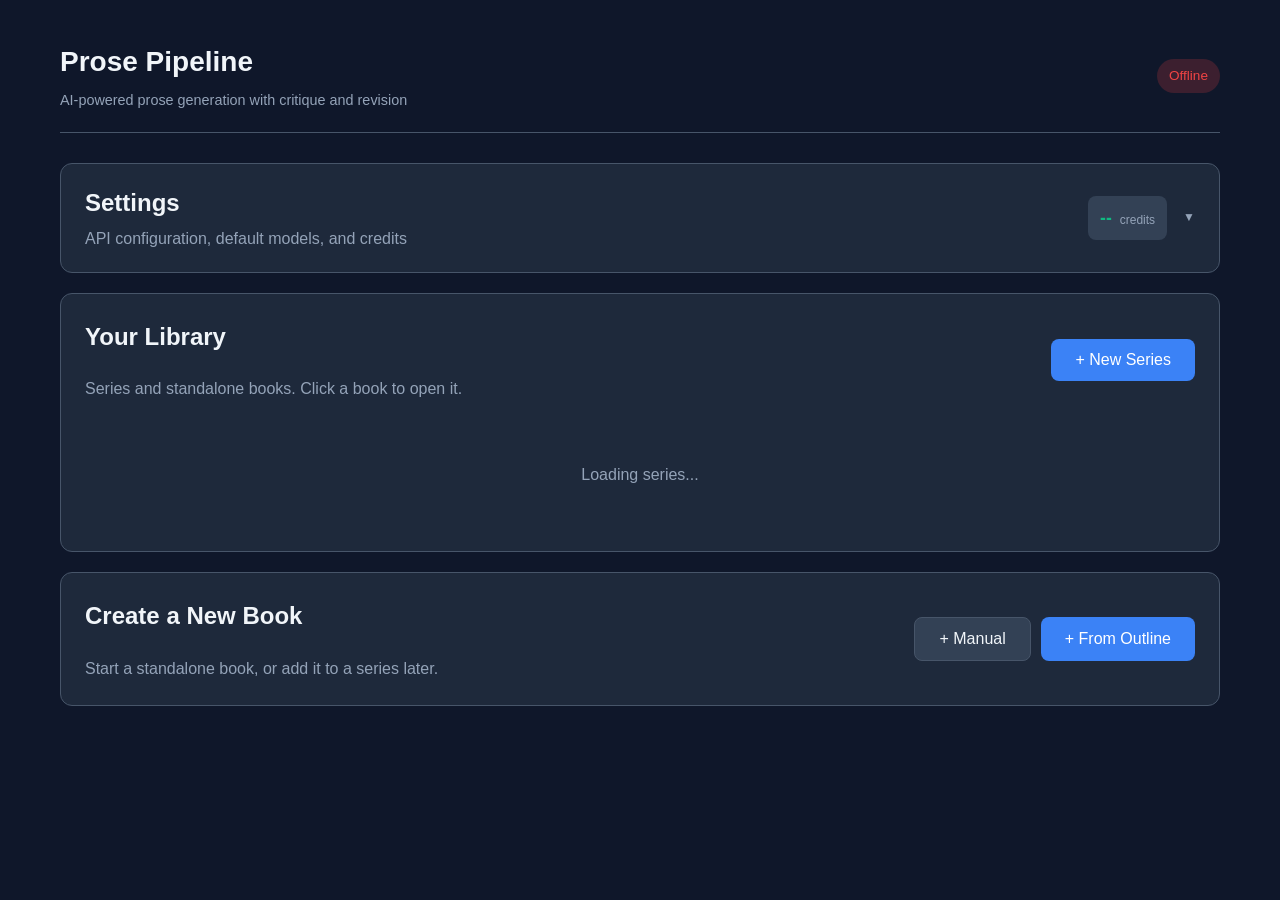
==== frontend/index.html @ 1199ca5f "Add floating editor for scenes, re-critique, and save improvements Features: - Open floating editor " ====
<!DOCTYPE html>
<html lang="en">
<head>
    <meta charset="UTF-8">
    <meta name="viewport" content="width=device-width, initial-scale=1.0">
    <title>Prose Pipeline</title>
    <link rel="stylesheet" href="css/styles.css">
</head>
<body>
    <div class="app">
        <header>
            <div class="header-content">
                <div class="header-left">
                    <div class="header-title">
                        <h1>Prose Pipeline</h1>
                        <p>AI-powered prose generation with critique and revision</p>
                    </div>
                </div>
                <div class="health-status" id="health-status">Connecting...</div>
            </div>
        </header>

        <!-- Series and Project Selector (shown when no project selected) -->
        <section id="project-selector" class="view active">
            <!-- Global Settings Panel -->
            <div class="card settings-card" id="start-settings-panel">
                <div class="settings-card-header" onclick="toggleStartSettings()">
                    <div>
                        <h2>Settings</h2>
                        <p class="text-muted">API configuration, default models, and credits</p>
                    </div>
                    <div style="display: flex; align-items: center; gap: 16px;">
                        <div class="start-credits-display" id="start-credits-container">
                            <span class="credits-value" id="start-credits-remaining">--</span>
                            <span class="credits-label">credits</span>
                        </div>
                        <span class="settings-toggle-icon" id="settings-toggle-icon">&#9660;</span>
                    </div>
                </div>
                <div class="settings-card-body" id="start-settings-body" style="display: none;">
                    <div class="settings-grid">
                        <!-- API Keys Column -->
                        <div class="settings-column">
                            <h3>API Keys</h3>
                            <div class="form-group">
                                <label>OpenRouter API Key</label>
                                <div class="api-key-input">
                                    <input type="password" id="start-openrouter-key" placeholder="sk-or-v1-...">
                                    <button class="btn btn-small" onclick="togglePasswordVisibility('start-openrouter-key')">Show</button>
                                </div>
                                <small class="text-muted">Get your key at <a href="https://openrouter.ai/keys" target="_blank">openrouter.ai/keys</a></small>
                                <div id="start-openrouter-key-status" class="key-status"></div>
                            </div>
                            <div class="form-group">
                                <label>Anthropic API Key (Direct)</label>
                                <div class="api-key-input">
                                    <input type="password" id="start-anthropic-key" placeholder="sk-ant-...">
                                    <button class="btn btn-small" onclick="togglePasswordVisibility('start-anthropic-key')">Show</button>
                                </div>
                                <small class="text-muted">Optional. Only for direct Anthropic API.</small>
                                <div id="start-anthropic-key-status" class="key-status"></div>
                            </div>
                        </div>
                        <!-- Default Models Column -->
                        <div class="settings-column">
                            <h3>Default Models</h3>
                            <div class="form-group">
                                <label>Generation Model</label>
                                <select id="start-default-gen-model">
                                    <option value="">Loading models...</option>
                                </select>
                            </div>
                            <div class="form-group">
                                <label>Critique Model</label>
                                <select id="start-default-critique-model">
                                    <option value="">Loading models...</option>
                                </select>
                            </div>
                            <div class="form-group">
                                <label>Credit Alerts</label>
                                <div style="display: flex; gap: 12px; align-items: center;">
                                    <label class="toggle">
                                        <input type="checkbox" id="start-credit-alerts-enabled" checked>
                                        <span class="toggle-slider"></span>
                                    </label>
                                    <span class="text-muted">Warn below</span>
                                    <div class="input-with-prefix" style="width: 80px;">
                                        <span class="input-prefix">$</span>
                                        <input type="number" id="start-credit-threshold" min="0" step="0.5" value="5" style="padding-left: 24px;">
                                    </div>
                                </div>
                            </div>
                        </div>
                        <!-- Data Directory Column -->
                        <div class="settings-column">
                            <h3>Data Storage</h3>
                            <div class="form-group">
                                <label>Current Location</label>
                                <div class="data-dir-display">
                                    <code id="start-data-dir-current">/path/to/data</code>
                                    <span class="badge" id="start-data-dir-source">default</span>
                                </div>
                            </div>
                            <div class="form-group">
                                <label>Change Directory</label>
                                <div class="api-key-input">
                                    <input type="text" id="start-data-dir" placeholder="/new/path">
                                    <button class="btn btn-small btn-primary" onclick="saveStartDataDir()">Apply</button>
                                </div>
                                <label class="checkbox-label" style="margin-top: 8px;">
                                    <input type="checkbox" id="start-data-dir-migrate">
                                    <span>Migrate existing data to new location</span>
                                </label>
                                <small class="text-muted">Server restart required after change.</small>
                            </div>
                            <div class="form-group">
                                <label>Backup</label>
                                <div class="api-key-input">
                                    <button class="btn btn-small btn-secondary" onclick="backupData()">Download Backup</button>
                                </div>
                                <small class="text-muted">Download all projects and settings as ZIP.</small>
                            </div>
                        </div>
                    </div>
                    <div class="settings-card-footer">
                        <button class="btn btn-success" onclick="saveStartSettings()">Save Settings</button>
                    </div>
                </div>
            </div>

            <!-- Library Section -->
            <div class="card">
                <div style="display: flex; justify-content: space-between; align-items: center; margin-bottom: 20px;">
                    <div>
                        <h2>Your Library</h2>
                        <p class="text-muted">Series and standalone books. Click a book to open it.</p>
                    </div>
                    <div>
                        <button class="btn btn-outline" onclick="clearSeriesSelection()" id="clear-series-btn" style="display: none;">Show All</button>
                        <button class="btn btn-primary" onclick="showNewSeriesForm()">+ New Series</button>
                    </div>
                </div>
                <div id="series-list" class="item-list">
                    <div class="empty-state">Loading series...</div>
                </div>
            </div>

            <!-- Series Dashboard (shows when series is selected) -->
            <div id="series-dashboard" class="card" style="display: none;">
                <div style="display: flex; justify-content: space-between; align-items: center; margin-bottom: 15px;">
                    <h3 id="series-dashboard-title">Series Dashboard</h3>
                    <button class="btn btn-small btn-outline" onclick="hideSeriesDashboard()">Close</button>
                </div>

                <div class="dashboard-stats" style="display: grid; grid-template-columns: repeat(auto-fit, minmax(150px, 1fr)); gap: 15px; margin-bottom: 20px;">
                    <div class="stat-card">
                        <div class="stat-value" id="dash-total-words">0</div>
                        <div class="stat-label">Total Words</div>
                    </div>
                    <div class="stat-card">
                        <div class="stat-value" id="dash-total-scenes">0</div>
                        <div class="stat-label">Scenes</div>
                    </div>
                    <div class="stat-card">
                        <div class="stat-value" id="dash-canon-scenes">0</div>
                        <div class="stat-label">Canon</div>
                    </div>
                    <div class="stat-card">
                        <div class="stat-value" id="dash-characters">0</div>
                        <div class="stat-label">Characters</div>
                    </div>
                    <div class="stat-card">
                        <div class="stat-value" id="dash-world">0</div>
                        <div class="stat-label">World Elements</div>
                    </div>
                </div>

                <div class="dashboard-section">
                    <h4>Memory Layer</h4>
                    <div id="dash-memory-status" class="memory-status">
                        <span class="badge" id="dash-memory-badge">Not initialized</span>
                        <span id="dash-memory-details" class="text-muted"></span>
                    </div>
                    <div class="action-bar" style="margin-top: 10px;">
                        <button class="btn btn-small" onclick="refreshSeriesMemory()">Refresh Summaries</button>
                        <button class="btn btn-small" onclick="viewSeriesMemory()">View Memory</button>
                    </div>
                </div>

                <div class="dashboard-section" style="margin-top: 15px;">
                    <h4>Books in Series</h4>
                    <div id="dash-books-list" class="books-grid"></div>
                </div>

                <div class="dashboard-section" style="margin-top: 15px;">
                    <h4>Quick Actions</h4>
                    <div class="action-bar">
                        <button class="btn btn-primary btn-small" onclick="document.getElementById('chico-toggle').click()">Chat with Chico</button>
                        <button class="btn btn-small" onclick="showNewProjectForm()">+ Add Book</button>
                        <button class="btn btn-small" onclick="showEditSeriesModal(currentSeries.id)">Edit Series</button>
                    </div>
                </div>
            </div>

            <!-- New Series Form (hidden by default) -->
            <div id="new-series-form" class="card" style="display: none;">
                <h3>Create New Series</h3>
                <form onsubmit="createSeries(event)">
                    <div class="form-group">
                        <label for="series-title">Series Title *</label>
                        <input type="text" id="series-title" required placeholder="e.g., The Starlight Chronicles">
                    </div>
                    <div class="form-group">
                        <label for="series-description">Description</label>
                        <textarea id="series-description" placeholder="What is this series about?"></textarea>
                    </div>
                    <div class="form-row">
                        <div class="form-group">
                            <label for="series-author">Author</label>
                            <input type="text" id="series-author" placeholder="Your name">
                        </div>
                        <div class="form-group">
                            <label for="series-genre">Genre</label>
                            <input type="text" id="series-genre" placeholder="e.g., Fantasy, Sci-Fi">
                        </div>
                    </div>
                    <div class="action-bar">
                        <button type="submit" class="btn btn-success">Create Series</button>
                        <button type="button" class="btn btn-secondary" onclick="hideNewSeriesForm()">Cancel</button>
                    </div>
                </form>
            </div>

            <!-- New Book Section -->
            <div class="card" id="new-book-section">
                <div style="display: flex; justify-content: space-between; align-items: center;">
                    <div>
                        <h2>Create a New Book</h2>
                        <p class="text-muted">Start a standalone book, or add it to a series later.</p>
                    </div>
                    <div style="display: flex; gap: 10px;">
                        <button class="btn btn-secondary" onclick="showNewProjectForm()">+ Manual</button>
                        <button class="btn btn-primary" onclick="showFromOutlineForm()">+ From Outline</button>
                    </div>
                </div>
            </div>

            <!-- Hidden projects list for filtered view -->
            <div class="card" id="filtered-projects-section" style="display: none;">
                <h2 id="filtered-projects-title">Books in Series</h2>
                <div id="projects-list" class="item-list"></div>
            </div>

            <!-- New Book Form (hidden by default) -->
            <div id="new-project-form" class="card" style="display: none;">
                <h3>Create New Book</h3>
                <form onsubmit="createProject(event)">
                    <div class="form-group">
                        <label for="project-title">Book Title *</label>
                        <input type="text" id="project-title" required placeholder="e.g., The Crimson Rites">
                    </div>
                    <div class="form-group">
                        <label for="project-description">Description</label>
                        <textarea id="project-description" placeholder="What is this book about?"></textarea>
                    </div>
                    <div class="form-row">
                        <div class="form-group">
                            <label for="project-author">Author</label>
                            <input type="text" id="project-author" placeholder="Your name">
                        </div>
                        <div class="form-group">
                            <label for="project-genre">Genre</label>
                            <input type="text" id="project-genre" placeholder="e.g., Fantasy, Sci-Fi">
                        </div>
                    </div>
                    <div class="form-group">
                        <label>Add to Series (optional)</label>
                        <select id="project-series">
                            <option value="">-- Standalone Book --</option>
                            <!-- Populated by JS -->
                        </select>
                    </div>
                    <div class="form-group" id="book-number-group" style="display: none;">
                        <label>Book Number</label>
                        <input type="number" id="project-book-number" placeholder="e.g., 0 for prequel, 1, 2, 3">
                        <small class="text-muted">Position in the series</small>
                    </div>
                    <div class="action-bar">
                        <button type="submit" class="btn btn-success">Create Book</button>
                        <button type="button" class="btn btn-secondary" onclick="hideNewProjectForm()">Cancel</button>
                    </div>
                </form>
            </div>

            <!-- New Book from Outline Form (hidden by default) -->
            <div id="from-outline-form" class="card" style="display: none;">
                <h3>Create New Book from Outline</h3>
                <p class="text-muted">Paste your structured markdown outline. The book title, acts, chapters, scenes, and characters will be extracted automatically.</p>
                <form onsubmit="createProjectFromOutline(event)">
                    <div class="form-group">
                        <label>Markdown Outline *</label>
                        <textarea id="outline-markdown" required placeholder="# Book 2: The Crimson Rites

**Series:** On Storms and Tides
**Target Length:** 100,000 words

## New Characters Introduced

### character-id
**Role:** Description
**Description:** Physical and personality
**Voice:** How they speak

# Act 1: Act Title

**Function:** What this act accomplishes
**Target:** ~35,000 words

## Chapter 1: Chapter Title

**POV Pattern:** character-id
**Chapter Target:** 3,500 words
**Chapter Function:** What this chapter accomplishes

#### Scene 1: Scene Title

**POV:** First person - character-id
**Tone:** tense, anticipation
**Target:** 1200 words

**Emotional Arc:** start → end

Outline paragraph...

**Setting:** Location - sensory details

**Beats:**
1. First beat
2. Second beat

**Characters:** char1, char2
**Tags:** setup, action
**Notes:** Generation guidance" style="height: 400px; font-family: monospace; font-size: 12px;"></textarea>
                    </div>
                    <div class="form-group">
                        <label style="display: flex; align-items: center; gap: 8px;">
                            <input type="checkbox" id="outline-create-chars" checked>
                            Create placeholder characters for new character IDs
                        </label>
                    </div>
                    <div class="action-bar">
                        <button type="submit" class="btn btn-success">Create Book from Outline</button>
                        <button type="button" class="btn btn-secondary" onclick="hideFromOutlineForm()">Cancel</button>
                    </div>
                </form>
            </div>
        </section>

        <!-- Main App (shown when project is selected) -->
        <div id="main-app" style="display: none;">
            <div class="project-header card">
                <div style="display: flex; justify-content: space-between; align-items: center;">
                    <div>
                        <div style="display: flex; align-items: center; gap: 10px;">
                            <h2 id="current-project-title">Project Name</h2>
                            <button class="btn btn-small btn-outline" onclick="showEditProjectModal()" title="Edit project details" style="padding: 4px 8px; font-size: 12px;">Edit</button>
                        </div>
                        <p class="text-muted" id="current-project-description">Project description</p>
                        <div id="project-series-info" style="margin-top: 8px; display: none;">
                            <span class="badge series-badge" id="project-series-badge"></span>
                        </div>
                    </div>
                    <div style="display: flex; align-items: center; gap: 20px;">
                        <div class="master-word-count" id="word-count-container" onclick="showWordCountGoalModal()">
                            <div class="word-count-display">
                                <span class="word-count-value" id="master-word-count">0</span>
                                <span class="word-count-separator" id="word-count-separator" style="display: none;"> / </span>
                                <span class="word-count-goal" id="word-count-goal" style="display: none;">0</span>
                                <span class="word-count-label">words</span>
                            </div>
                            <div class="word-count-progress" id="word-count-progress" style="display: none;">
                                <div class="word-count-progress-fill" id="word-count-progress-fill"></div>
                            </div>
                        </div>
                        <div class="credits-display" id="credits-container" onclick="refreshCredits()" title="Click to refresh">
                            <span class="credits-value" id="credits-remaining">--</span>
                            <span class="credits-label">credits</span>
                        </div>
                        <div style="display: flex; gap: 10px;">
                            <button class="btn btn-outline" onclick="showMoveToSeriesModal()">Series</button>
                            <button class="btn btn-outline btn-danger-outline" onclick="confirmClearStructure()">Clear</button>
                            <button class="btn btn-secondary" onclick="toggleSidebar()" id="sidebar-toggle">Outline</button>
                            <button class="btn btn-secondary" onclick="switchProject()">Switch</button>
                        </div>
                    </div>
                </div>
            </div>

            <div class="main-layout">
                <!-- Collapsible Sidebar -->
                <aside id="sidebar" class="sidebar">
                    <div class="sidebar-header">
                        <h3>Outline</h3>
                        <button class="btn btn-small" onclick="showActForm()">+ Act</button>
                        <button class="btn btn-small" onclick="showChapterForm()">+ Chapter</button>
                    </div>
                    <div id="outline-tree" class="outline-tree">
                        <!-- Populated by JS -->
                    </div>
                    <div class="sidebar-footer">
                        <button class="btn btn-primary btn-block" onclick="showReadingView('manuscript')">Read Manuscript</button>
                    </div>
                </aside>

                <!-- Main Content Area -->
                <div class="main-content">
                    <nav id="nav">
                        <button class="nav-btn active" data-view="dashboard">Dashboard</button>
                        <button class="nav-btn" data-view="characters">Characters</button>
                        <button class="nav-btn" data-view="worlds">Worlds</button>
                        <button class="nav-btn" data-view="structure">Structure</button>
                        <button class="nav-btn" data-view="outline">Outline</button>
                        <button class="nav-btn" data-view="style">Style</button>
                        <button class="nav-btn" data-view="references">References</button>
                        <button class="nav-btn" data-view="queue" id="queue-nav-btn">Queue <span class="queue-badge" id="queue-badge" style="display: none;">0</span></button>
                        <button class="nav-btn" data-view="chat">Chat</button>
                        <button class="nav-btn" data-view="backups">Backups</button>
                    </nav>

                    <main>
                        <!-- Dashboard View -->
                        <section id="dashboard-view" class="view active">
                            <div class="card">
                                <h2>Dashboard</h2>
                                <div class="stats-grid">
                                    <div class="stat-card">
                                        <div class="stat-value" id="stat-characters">0</div>
                                        <div class="stat-label">Characters</div>
                                    </div>
                                    <div class="stat-card">
                                        <div class="stat-value" id="stat-worlds">0</div>
                                        <div class="stat-label">Worlds</div>
                                    </div>
                                    <div class="stat-card">
                                        <div class="stat-value" id="stat-chapters">0</div>
                                        <div class="stat-label">Chapters</div>
                                    </div>
                                    <div class="stat-card">
                                        <div class="stat-value" id="stat-scenes">0</div>
                                        <div class="stat-label">Scenes</div>
                                    </div>
                                    <div class="stat-card">
                                        <div class="stat-value" id="stat-canon">0</div>
                                        <div class="stat-label">Canon Scenes</div>
                                    </div>
                                    <div class="stat-card">
                                        <div class="stat-value" id="stat-words">0</div>
                                        <div class="stat-label">Words</div>
                                    </div>
                                </div>
                            </div>

                            <div class="card">
                                <h3>Quick Start</h3>
                                <ol style="margin-left: 20px; color: var(--text-muted);">
                                    <li>Create <strong>Characters</strong> with detailed profiles</li>
                                    <li>Build <strong>World</strong> context for your story</li>
                                    <li>Set up your <strong>Structure</strong> with chapters (and optionally acts)</li>
                                    <li>Create <strong>Scenes</strong> within chapters</li>
                                    <li>Click a scene in the <strong>Outline sidebar</strong> to open it</li>
                                    <li><strong>Generate</strong> or <strong>Import</strong> prose, then iterate with AI critique</li>
                                    <li>Accept scenes as <strong>Canon</strong> to build your manuscript</li>
                                </ol>
                            </div>
                        </section>

                        <!-- Characters View -->
                        <section id="characters-view" class="view">
                            <div class="card">
                                <div style="display: flex; justify-content: space-between; align-items: center; margin-bottom: 20px;">
                                    <h2>Characters</h2>
                                    <button class="btn btn-primary" onclick="showCharacterForm()">+ New Character</button>
                                </div>
                                <div id="characters-list" class="item-list">
                                    <div class="empty-state">Loading...</div>
                                </div>
                            </div>

                        </section>

                        <!-- Character Form Modal -->
                        <div id="character-modal" class="modal-overlay" style="display: none;" onclick="hideCharacterForm()">
                            <div class="modal-content modal-large" onclick="event.stopPropagation()">
                                <div class="modal-header">
                                    <h3 id="character-form-title">New Character</h3>
                                    <button class="modal-close" onclick="hideCharacterForm()">&times;</button>
                                </div>
                                <form id="character-form" onsubmit="saveCharacter(event)">
                                    <div class="character-form-layout">
                                        <!-- Portrait Upload Area -->
                                        <div class="portrait-section">
                                            <div class="portrait-upload-area" id="portrait-upload-area" onclick="document.getElementById('portrait-file').click()">
                                                <img id="portrait-preview" src="" alt="" style="display: none;">
                                                <div id="portrait-placeholder" class="portrait-placeholder">
                                                    <span class="portrait-icon">+</span>
                                                    <span>Add Portrait</span>
                                                </div>
                                                <input type="file" id="portrait-file" accept="image/jpeg,image/png,image/gif,image/webp" onchange="handlePortraitSelect(event)" style="display: none;">
                                            </div>
                                            <button type="button" id="remove-portrait-btn" class="btn btn-sm btn-danger" onclick="removePortrait()" style="display: none;">Remove</button>
                                        </div>

                                        <!-- Character Details -->
                                        <div class="character-details-section">
                                            <div class="form-group">
                                                <label>Character Name *</label>
                                                <input type="text" id="char-name" required placeholder="e.g., Elena Blackwood">
                                            </div>
                                            <div class="form-row">
                                                <div class="form-group">
                                                    <label>Role</label>
                                                    <input type="text" id="char-role" placeholder="e.g., Protagonist">
                                                </div>
                                                <div class="form-group">
                                                    <label>Age</label>
                                                    <input type="number" id="char-age" placeholder="e.g., 28">
                                                </div>
                                            </div>
                                        </div>
                                    </div>
                                    <div class="form-group">
                                        <label>Occupation</label>
                                        <input type="text" id="char-occupation" placeholder="e.g., Archaeologist">
                                    </div>
                                    <div class="form-group">
                                        <label>Personality Traits</label>
                                        <input type="text" id="char-traits" placeholder="e.g., Curious, Determined, Skeptical">
                                        <small>Comma-separated list</small>
                                    </div>
                                    <div class="form-group">
                                        <label>Background</label>
                                        <textarea id="char-background" placeholder="Character's history and backstory..."></textarea>
                                    </div>
                                    <div class="form-group">
                                        <label>Additional Details</label>
                                        <textarea id="char-content" placeholder="Voice, mannerisms, goals, fears, conflicts..."></textarea>
                                    </div>
                                    <div class="action-bar">
                                        <button type="submit" class="btn btn-success">Save Character</button>
                                        <button type="button" class="btn btn-secondary" onclick="hideCharacterForm()">Cancel</button>
                                    </div>
                                </form>
                            </div>
                        </div>

                        <!-- Worlds View -->
                        <section id="worlds-view" class="view">
                            <div class="card">
                                <div style="display: flex; justify-content: space-between; align-items: center; margin-bottom: 20px;">
                                    <h2>World Contexts</h2>
                                    <button class="btn btn-primary" onclick="showWorldForm()">+ New World</button>
                                </div>
                                <div id="worlds-list" class="item-list">
                                    <div class="empty-state">Loading...</div>
                                </div>
                            </div>

                            <!-- World Form (hidden by default) -->
                            <div id="world-form" class="card" style="display: none;">
                                <h3 id="world-form-title">New World Context</h3>
                                <form onsubmit="saveWorld(event)">
                                    <div class="form-row">
                                        <div class="form-group" style="flex: 2;">
                                            <label>Name *</label>
                                            <input type="text" id="world-name" required placeholder="e.g., The Shattered Empire">
                                        </div>
                                        <div class="form-group" style="flex: 1;">
                                            <label>Category *</label>
                                            <select id="world-category" required>
                                                <option value="locations">Locations</option>
                                                <option value="lore">Lore & History</option>
                                                <option value="factions">Factions & Groups</option>
                                                <option value="systems">Systems & Rules</option>
                                                <option value="other">Other</option>
                                            </select>
                                        </div>
                                    </div>
                                    <div class="form-row">
                                        <div class="form-group">
                                            <label>Era / Time Period</label>
                                            <input type="text" id="world-era" placeholder="e.g., Medieval Fantasy">
                                        </div>
                                        <div class="form-group">
                                            <label>Technology Level</label>
                                            <input type="text" id="world-tech" placeholder="e.g., Medieval with magic">
                                        </div>
                                    </div>
                                    <div class="form-group">
                                        <label>Magic System</label>
                                        <input type="text" id="world-magic" placeholder="e.g., Rune-based, requires ancient knowledge">
                                    </div>
                                    <div class="form-group">
                                        <label>Details</label>
                                        <textarea id="world-content" placeholder="History, geography, cultures, rules..." style="min-height: 200px;"></textarea>
                                    </div>
                                    <div class="action-bar">
                                        <button type="submit" class="btn btn-success">Save</button>
                                        <button type="button" class="btn btn-secondary" onclick="hideWorldForm()">Cancel</button>
                                    </div>
                                </form>
                            </div>
                        </section>

                        <!-- Structure View (Acts, Chapters, Scenes) -->
                        <section id="structure-view" class="view">
                            <div class="card">
                                <div style="display: flex; justify-content: space-between; align-items: center; margin-bottom: 20px;">
                                    <h2>Story Structure</h2>
                                    <div>
                                        <button class="btn btn-outline" onclick="showImportOutlineModal()">Import</button>
                                        <button class="btn btn-secondary" onclick="showActForm()">+ Act</button>
                                        <button class="btn btn-primary" onclick="showChapterForm()">+ Chapter</button>
                                        <button class="btn btn-danger" onclick="confirmClearStructure()">Clear All</button>
                                    </div>
                                </div>

                                <!-- Structure Tree -->
                                <div id="structure-tree" class="structure-tree">
                                    <div class="empty-state">Loading structure...</div>
                                </div>
                            </div>

                            <!-- Book Summary Section -->
                            <div class="card" id="book-summary-section">
                                <div style="display: flex; justify-content: space-between; align-items: center; margin-bottom: 16px;">
                                    <div>
                                        <h3 style="margin: 0;">Book Summary</h3>
                                        <p class="text-muted" style="margin: 4px 0 0 0; font-size: 0.85rem;">
                                            Used for series continuity when writing later books
                                        </p>
                                    </div>
                                    <div id="book-summary-actions">
                                        <button class="btn btn-primary btn-small" id="edit-summary-btn" onclick="showBookSummaryModal()" style="display: none;">Edit</button>
                                    </div>
                                </div>
                                <div id="book-summary-display">
                                    <div class="empty-state" id="book-summary-empty">
                                        <p>No summary yet</p>
                                        <p class="text-muted">Add a summary of this book for use in future books in the series.</p>
                                        <button class="btn btn-primary" onclick="showBookSummaryModal()">Add Summary</button>
                                    </div>
                                    <div id="book-summary-content" style="display: none;">
                                        <div id="book-summary-text" class="prose-content" style="max-height: 300px; overflow-y: auto; padding: 16px; background: var(--bg-dark); border-radius: 8px; white-space: pre-wrap; line-height: 1.7; cursor: pointer;" onclick="showBookSummaryModal()"></div>
                                        <div class="text-muted" style="margin-top: 8px; font-size: 0.85rem;">
                                            <span id="book-summary-word-count">0</span> words &bull; <a href="#" onclick="showBookSummaryModal(); return false;">Click to edit</a>
                                        </div>
                                    </div>
                                </div>
                            </div>

                            <!-- Act Form -->
                            <div id="act-form" class="card" style="display: none;">
                                <h3>New Act</h3>
                                <form onsubmit="saveAct(event)">
                                    <div class="form-group">
                                        <label>Act Title *</label>
                                        <input type="text" id="act-title" required placeholder="e.g., Act I: The Beginning">
                                    </div>
                                    <div class="form-group">
                                        <label>Description</label>
                                        <textarea id="act-description" placeholder="What happens in this act?"></textarea>
                                    </div>
                                    <div class="action-bar">
                                        <button type="submit" class="btn btn-success">Save Act</button>
                                        <button type="button" class="btn btn-secondary" onclick="hideActForm()">Cancel</button>
                                    </div>
                                </form>
                            </div>

                            <!-- Chapter Form -->
                            <div id="chapter-form" class="card" style="display: none;">
                                <h3>New Chapter</h3>
                                <form onsubmit="saveChapter(event)">
                                    <div class="form-group">
                                        <label>Chapter Title *</label>
                                        <input type="text" id="chapter-title" required placeholder="e.g., The Journey Begins">
                                    </div>
                                    <div class="form-group">
                                        <label>Description</label>
                                        <textarea id="chapter-description" placeholder="What is this chapter about?"></textarea>
                                    </div>
                                    <div class="form-group">
                                        <label>Act (optional)</label>
                                        <select id="chapter-act">
                                            <option value="">-- No Act --</option>
                                            <!-- Populated by JS -->
                                        </select>
                                    </div>
                                    <div class="form-group">
                                        <label>Planning Notes</label>
                                        <textarea id="chapter-notes" placeholder="Private notes for planning..."></textarea>
                                    </div>
                                    <div class="action-bar">
                                        <button type="submit" class="btn btn-success">Save Chapter</button>
                                        <button type="button" class="btn btn-secondary" onclick="hideChapterForm()">Cancel</button>
                                    </div>
                                </form>
                            </div>

                            <!-- Scene Form Modal -->
                            <div id="scene-modal" class="modal-overlay" style="display: none;" onclick="hideSceneForm()">
                                <div class="modal-content modal-large" onclick="event.stopPropagation()">
                                    <div class="modal-header">
                                        <h3 id="scene-form-title">New Scene</h3>
                                        <button class="modal-close" onclick="hideSceneForm()">&times;</button>
                                    </div>
                                    <form id="scene-form" onsubmit="saveScene(event)">
                                    <div class="form-group">
                                        <label>Chapter *</label>
                                        <select id="scene-chapter" required>
                                            <option value="">-- Select Chapter --</option>
                                            <!-- Populated by JS -->
                                        </select>
                                    </div>
                                    <div class="form-group">
                                        <label>Scene Title *</label>
                                        <input type="text" id="scene-title" required placeholder="e.g., Discovery in the Wastes">
                                    </div>
                                    <div class="form-group">
                                        <label>Scene Outline *</label>
                                        <textarea id="scene-outline" required placeholder="Describe what happens in this scene. Who is involved? What's the conflict? How does it advance the story?" style="min-height: 150px;"></textarea>
                                    </div>
                                    <div class="form-row">
                                        <div class="form-group">
                                            <label>Tone</label>
                                            <input type="text" id="scene-tone" placeholder="e.g., Suspenseful, Melancholic">
                                        </div>
                                        <div class="form-group">
                                            <label>Point of View</label>
                                            <input type="text" id="scene-pov" placeholder="e.g., Third person limited">
                                        </div>
                                    </div>
                                    <div class="form-row">
                                        <div class="form-group">
                                            <label>Target Length</label>
                                            <input type="text" id="scene-length" placeholder="e.g., 1500-2000 words">
                                        </div>
                                        <div class="form-group">
                                            <label>Scene Number</label>
                                            <input type="number" id="scene-number" placeholder="e.g., 1">
                                        </div>
                                    </div>
                                    <div class="form-group">
                                        <label>Characters</label>
                                        <select id="scene-characters" multiple style="min-height: 80px;">
                                            <!-- Populated by JS -->
                                        </select>
                                        <small>Hold Ctrl/Cmd to select multiple</small>
                                    </div>
                                    <div class="form-group">
                                        <label>World Context</label>
                                        <select id="scene-world">
                                            <option value="">-- Select World --</option>
                                            <!-- Populated by JS -->
                                        </select>
                                    </div>
                                    <div class="form-group">
                                        <label>Previous Scenes (for continuity)</label>
                                        <select id="scene-previous" multiple style="min-height: 80px;">
                                            <!-- Populated by JS -->
                                        </select>
                                        <small>Select scenes that come before this one</small>
                                    </div>
                                    <div class="form-group">
                                        <label>Additional Notes</label>
                                        <textarea id="scene-notes" placeholder="Any specific instructions for the AI..."></textarea>
                                    </div>
                                    <div class="action-bar">
                                        <button type="submit" class="btn btn-success">Save Scene</button>
                                        <button type="button" class="btn btn-secondary" onclick="hideSceneForm()">Cancel</button>
                                    </div>
                                    </form>
                                </div>
                            </div>

                            <!-- Import Modal -->
                            <div id="import-outline-modal" class="card" style="display: none;">
                                <h3 id="import-modal-title">Import</h3>

                                <!-- Import Type Selection -->
                                <div id="import-type-selection" class="import-type-tabs">
                                    <button class="import-type-btn active" data-type="outline" onclick="selectImportType('outline')">Outline</button>
                                    <button class="import-type-btn" data-type="characters" onclick="selectImportType('characters')">Characters</button>
                                    <button class="import-type-btn" data-type="manuscript" onclick="selectImportType('manuscript')">Manuscript</button>
                                </div>

                                <p class="text-muted mb-20" id="import-help-text">Paste your outline in Markdown format. Use # for Acts (optional), ## for Chapters, and ### for Scenes.</p>

                                <!-- Step 1: Input -->
                                <div id="import-step-input">
                                    <!-- File upload area (Outline/Characters) -->
                                    <div id="import-file-section" class="form-group">
                                        <label>Upload File</label>
                                        <div class="file-upload-area" id="import-file-drop">
                                            <input type="file" id="import-file" accept=".txt,.md,.markdown" onchange="handleImportFileUpload(event)">
                                            <p>Drop a .txt or .md file here, or click to browse</p>
                                            <small class="text-muted" id="import-file-name"></small>
                                        </div>
                                    </div>

                                    <!-- File upload area (Manuscript - accepts .docx) -->
                                    <div id="manuscript-file-section" class="form-group" style="display: none;">
                                        <label>Upload Manuscript</label>
                                        <div class="file-upload-area" id="manuscript-file-drop">
                                            <input type="file" id="manuscript-file" accept=".docx,.txt,.md,.markdown" onchange="handleManuscriptFileUpload(event)">
                                            <p>Drop a .docx, .txt, or .md file here, or click to browse</p>
                                            <small class="text-muted" id="manuscript-file-name"></small>
                                        </div>
                                    </div>

                                    <div id="import-text-section" class="form-group">
                                        <label>Or Paste Content</label>
                                        <textarea id="import-markdown" rows="15" placeholder="# Act I: The Beginning

## Chapter 1: First Steps

### Scene 1: Opening
The protagonist wakes to find their world changed..."></textarea>
                                    </div>

                                    <!-- Manuscript text area -->
                                    <div id="manuscript-text-section" class="form-group" style="display: none;">
                                        <label>Or Paste Manuscript Text</label>
                                        <textarea id="manuscript-text" rows="15" placeholder="Paste your manuscript text here...

Chapter markers like 'Chapter 1', 'Chapter 01', or 'CHAPTER ONE' will be detected automatically."></textarea>
                                    </div>

                                    <div class="action-bar">
                                        <button class="btn btn-primary" onclick="previewImport()">Preview Import</button>
                                        <button class="btn btn-secondary" onclick="hideImportOutlineModal()">Cancel</button>
                                    </div>
                                </div>

                                <!-- Step 2: Preview -->
                                <div id="import-step-preview" style="display: none;">
                                    <div id="import-warnings" class="import-warnings" style="display: none;"></div>

                                    <!-- Outline Preview -->
                                    <div id="import-outline-preview" class="import-preview-grid">
                                        <div class="import-preview-section">
                                            <h4>Acts (<span id="import-act-count">0</span>)</h4>
                                            <ul id="import-acts-list"></ul>
                                        </div>
                                        <div class="import-preview-section">
                                            <h4>Chapters (<span id="import-chapter-count">0</span>)</h4>
                                            <ul id="import-chapters-list"></ul>
                                        </div>
                                        <div class="import-preview-section">
                                            <h4>Scenes (<span id="import-scene-count">0</span>)</h4>
                                            <ul id="import-scenes-list"></ul>
                                        </div>
                                    </div>

                                    <!-- Characters Preview -->
                                    <div id="import-characters-preview" style="display: none;">
                                        <h4>Characters to Import (<span id="import-char-count">0</span>)</h4>
                                        <div id="import-characters-list" class="import-characters-list"></div>
                                    </div>

                                    <!-- Manuscript Preview -->
                                    <div id="import-manuscript-preview" style="display: none;">
                                        <div class="manuscript-import-info">
                                            <div class="manuscript-stats">
                                                <span><strong>File:</strong> <span id="manuscript-filename">-</span></span>
                                                <span><strong>Words:</strong> <span id="manuscript-wordcount">0</span></span>
                                                <span><strong>Chapters detected:</strong> <span id="manuscript-chapter-count">0</span></span>
                                            </div>
                                        </div>

                                        <div class="form-group">
                                            <label>Import Into Act (optional)</label>
                                            <select id="manuscript-target-act">
                                                <option value="">-- No Act (standalone chapters) --</option>
                                            </select>
                                            <small class="text-muted">Chapters will be created and assigned to this act</small>
                                        </div>

                                        <div class="form-group">
                                            <label class="checkbox-label">
                                                <input type="checkbox" id="manuscript-split-chapters" checked>
                                                Split into scenes by chapter markers
                                            </label>
                                            <small class="text-muted">If unchecked, imports as a single scene</small>
                                        </div>

                                        <div class="form-group" id="deep-import-option" style="display: none;">
                                            <label class="checkbox-label">
                                                <input type="checkbox" id="manuscript-deep-import">
                                                Deep Import (extract memory)
                                            </label>
                                            <small class="text-muted">Extracts characters, world facts, and plot events for series continuity. Requires project to be in a series. Uses API calls per chapter.</small>
                                        </div>

                                        <h4>Chapters to Import</h4>
                                        <div id="manuscript-chapters-list" class="manuscript-chapters-list"></div>

                                        <div id="manuscript-single-scene" style="display: none;">
                                            <div class="form-group">
                                                <label>Scene Title *</label>
                                                <input type="text" id="manuscript-scene-title" placeholder="Enter a title for the imported scene">
                                            </div>
                                            <div class="manuscript-preview-text">
                                                <label>Preview (first 500 chars)</label>
                                                <pre id="manuscript-preview-content"></pre>
                                            </div>
                                        </div>
                                    </div>

                                    <div class="action-bar">
                                        <button class="btn btn-success" onclick="confirmImport()">Confirm Import</button>
                                        <button class="btn btn-secondary" onclick="backToImportInput()">Back to Edit</button>
                                        <button class="btn btn-secondary" onclick="hideImportOutlineModal()">Cancel</button>
                                    </div>
                                </div>

                                <!-- Step 3: Importing -->
                                <div id="import-step-progress" style="display: none;">
                                    <div class="progress-container">
                                        <div class="progress-bar">
                                            <div class="progress-fill" style="width: 50%;"></div>
                                        </div>
                                        <div class="progress-status generating">Importing...</div>
                                    </div>
                                </div>

                                <!-- Step 4: Complete -->
                                <div id="import-step-complete" style="display: none;">
                                    <div class="success-message">
                                        <h4>Import Complete!</h4>
                                        <p id="import-result-message"></p>
                                    </div>

                                    <!-- Deep Import Progress -->
                                    <div id="deep-import-progress" style="display: none; margin-top: 20px;">
                                        <h4>Memory Extraction Progress</h4>
                                        <div class="progress-container">
                                            <div class="progress-bar">
                                                <div id="deep-import-progress-fill" class="progress-fill" style="width: 0%;"></div>
                                            </div>
                                            <div id="deep-import-status" class="progress-status generating">
                                                Extracting scene 0 of 0...
                                            </div>
                                        </div>
                                        <small class="text-muted">Extracting characters, world facts, and plot events from each scene.</small>
                                    </div>

                                    <div class="action-bar">
                                        <button class="btn btn-primary" onclick="hideImportOutlineModal(); switchView('structure');">Done</button>
                                    </div>
                                </div>
                            </div>
                        </section>

                        <!-- Outline View -->
                        <section id="outline-view" class="view">
                            <div class="card">
                                <div style="display: flex; justify-content: space-between; align-items: center; margin-bottom: 20px;">
                                    <div>
                                        <h2>Story Outline</h2>
                                        <p class="text-muted">Plan your story with beats. Scenes with beats are ready for prose generation.</p>
                                    </div>
                                    <div style="display: flex; gap: 10px;">
                                        <button class="btn btn-secondary" onclick="openTemplateModal()">Apply Template</button>
                                        <button class="btn btn-primary" onclick="openAutoGenerateModal()">Auto-Generate</button>
                                        <button class="btn btn-danger" onclick="confirmClearStructure()">Clear All</button>
                                    </div>
                                </div>

                                <!-- Outline Tree -->
                                <div id="outline-view-tree" class="outline-tree">
                                    <p class="text-muted">Loading outline...</p>
                                </div>
                            </div>

                            <!-- Beat Editor Modal -->
                            <div id="beat-editor-modal" class="modal" style="display: none;">
                                <div class="modal-backdrop" onclick="closeBeatEditor()"></div>
                                <div class="modal-content" style="max-width: 600px; padding: 24px;">
                                    <h3 id="beat-editor-title">Edit Beat</h3>
                                    <form onsubmit="saveBeat(event)">
                                        <input type="hidden" id="beat-scene-id">
                                        <input type="hidden" id="beat-id">

                                        <div class="form-group">
                                            <label>What happens in this beat?</label>
                                            <textarea id="beat-text" rows="3" placeholder="Describe the action, revelation, or moment..." required></textarea>
                                        </div>

                                        <div class="form-group">
                                            <label>Notes (optional)</label>
                                            <textarea id="beat-notes" rows="2" placeholder="Writer's notes, reminders, etc."></textarea>
                                        </div>

                                        <div class="form-group">
                                            <label>Tags (for dependencies)</label>
                                            <input type="text" id="beat-tags" placeholder="e.g., letter-discovery, marcus-secret (comma-separated)">
                                        </div>

                                        <div class="action-bar">
                                            <button type="button" class="btn btn-secondary" onclick="closeBeatEditor()">Cancel</button>
                                            <button type="submit" class="btn btn-primary">Save Beat</button>
                                        </div>
                                    </form>
                                </div>
                            </div>

                            <!-- Template Selection Modal -->
                            <div id="template-modal" class="modal" style="display: none;">
                                <div class="modal-backdrop" onclick="closeTemplateModal()"></div>
                                <div class="modal-content" style="max-width: 800px; padding: 24px;">
                                    <div class="modal-header" style="padding: 0 0 16px 0; border-bottom: 1px solid var(--border); margin-bottom: 16px;">
                                        <h3 style="margin: 0;">Apply Story Structure Template</h3>
                                        <button class="modal-close" onclick="closeTemplateModal()">&times;</button>
                                    </div>
                                    <p class="text-muted" style="margin-bottom: 20px;">Choose a narrative framework to scaffold your outline. This will create acts, chapters, and scenes with beats.</p>

                                    <div id="template-list">
                                        <p class="text-muted">Loading templates...</p>
                                    </div>

                                    <div class="form-group" style="margin-top: 20px; padding-top: 16px; border-top: 1px solid var(--border);">
                                        <label style="display: flex; align-items: center; gap: 8px; cursor: pointer;">
                                            <input type="checkbox" id="template-clear-existing">
                                            <span>Clear existing structure first</span>
                                        </label>
                                        <p class="text-muted" style="margin-left: 24px; font-size: 0.85em;">Warning: This will delete all existing acts, chapters, and scenes!</p>
                                    </div>
                                </div>
                            </div>

                            <!-- Auto-Generate Modal -->
                            <div id="auto-generate-modal" class="modal" style="display: none;">
                                <div class="modal-backdrop" onclick="closeAutoGenerateModal()"></div>
                                <div class="modal-content" style="max-width: 700px; padding: 24px;">
                                    <div class="modal-header" style="padding: 0 0 16px 0; border-bottom: 1px solid var(--border); margin-bottom: 16px;">
                                        <h3 style="margin: 0;">Auto-Generate Outline</h3>
                                        <button class="modal-close" onclick="closeAutoGenerateModal()">&times;</button>
                                    </div>

                                    <div class="form-group">
                                        <label>Story Premise / Synopsis</label>
                                        <textarea id="auto-gen-seed" rows="4" placeholder="Describe your story idea... The more detail you provide, the better the outline will be."></textarea>
                                    </div>

                                    <div class="form-row" style="display: flex; gap: 16px;">
                                        <div class="form-group" style="flex: 1;">
                                            <label>Genre (optional)</label>
                                            <select id="auto-gen-genre">
                                                <option value="">-- Select genre --</option>
                                                <option value="Fantasy">Fantasy</option>
                                                <option value="Science Fiction">Science Fiction</option>
                                                <option value="Mystery">Mystery</option>
                                                <option value="Thriller">Thriller</option>
                                                <option value="Romance">Romance</option>
                                                <option value="Horror">Horror</option>
                                                <option value="Literary Fiction">Literary Fiction</option>
                                                <option value="Historical Fiction">Historical Fiction</option>
                                                <option value="Young Adult">Young Adult</option>
                                                <option value="Other">Other</option>
                                            </select>
                                        </div>
                                        <div class="form-group" style="flex: 1;">
                                            <label>Scope</label>
                                            <select id="auto-gen-scope" onchange="updateAutoGenEstimate()">
                                                <option value="quick">Quick (~9 scenes)</option>
                                                <option value="standard" selected>Standard (~15 scenes)</option>
                                                <option value="detailed">Detailed (~24 scenes)</option>
                                            </select>
                                        </div>
                                    </div>

                                    <div id="auto-gen-estimate" class="auto-gen-estimate" style="background: var(--bg-input); padding: 12px 16px; border-radius: 8px; margin-bottom: 16px;">
                                        <div style="display: flex; justify-content: space-between; align-items: center;">
                                            <span class="text-muted">Estimated output:</span>
                                            <span id="auto-gen-estimate-items">~15 scenes, ~60 beats</span>
                                        </div>
                                        <div style="display: flex; justify-content: space-between; align-items: center; margin-top: 8px;">
                                            <span class="text-muted">Estimated cost:</span>
                                            <span id="auto-gen-estimate-cost" style="color: var(--success); font-weight: 500;">~$0.18</span>
                                        </div>
                                    </div>

                                    <div class="form-group">
                                        <label>Budget Limit (optional)</label>
                                        <div style="display: flex; align-items: center; gap: 8px;">
                                            <span>$</span>
                                            <input type="number" id="auto-gen-budget" placeholder="0.50" step="0.05" min="0.05" max="5.00" style="width: 100px;">
                                            <span class="text-muted">Leave blank for no limit. Generation stops if budget reached.</span>
                                        </div>
                                    </div>

                                    <div class="form-group" style="padding-top: 16px; border-top: 1px solid var(--border);">
                                        <label style="display: flex; align-items: center; gap: 8px; cursor: pointer;">
                                            <input type="checkbox" id="auto-gen-clear-existing">
                                            <span>Clear existing structure first</span>
                                        </label>
                                    </div>

                                    <div class="action-bar" style="display: flex; gap: 12px; justify-content: flex-end; margin-top: 20px;">
                                        <button class="btn btn-secondary" onclick="startAutoGenerate('staged')">Step-by-Step</button>
                                        <button class="btn btn-primary" onclick="startAutoGenerate('full')">Generate Full Outline</button>
                                    </div>
                                </div>
                            </div>

                            <!-- Auto-Generate Progress Modal -->
                            <div id="auto-generate-progress-modal" class="modal" style="display: none;">
                                <div class="modal-backdrop"></div>
                                <div class="modal-content" style="max-width: 500px; padding: 32px; text-align: center;">
                                    <div class="spinner-large" style="margin: 0 auto 20px;"></div>
                                    <h3 style="margin-bottom: 8px;">Generating Your Outline</h3>
                                    <div id="auto-gen-progress-status" style="margin-bottom: 20px; color: var(--primary); font-weight: 500;">Working on it...</div>
                                    <div class="progress-bar-indeterminate" style="height: 4px; background: var(--bg-input); border-radius: 2px; overflow: hidden; margin-bottom: 20px;">
                                        <div class="progress-bar-slider"></div>
                                    </div>
                                    <div class="text-muted" style="font-size: 0.9rem; line-height: 1.6;">
                                        The AI is building your story structure:<br>
                                        <strong>Acts → Chapters → Scenes → Beats</strong><br><br>
                                        <span style="opacity: 0.7;">This typically takes 3-6 minutes for detailed outlines.<br>
                                        Please don't close this window.</span>
                                    </div>
                                </div>
                            </div>

                            <!-- Auto-Generate Review Modal -->
                            <div id="auto-generate-review-modal" class="modal" style="display: none;">
                                <div class="modal-backdrop" onclick="closeAutoGenerateReviewModal()"></div>
                                <div class="modal-content" style="max-width: 900px; max-height: 80vh; padding: 0;">
                                    <div class="modal-header" style="padding: 16px 24px; border-bottom: 1px solid var(--border); position: sticky; top: 0; background: var(--bg-card); z-index: 1;">
                                        <h3 style="margin: 0;">Review Generated Outline</h3>
                                        <button class="modal-close" onclick="closeAutoGenerateReviewModal()">&times;</button>
                                    </div>
                                    <div id="auto-gen-review-content" style="padding: 24px; overflow-y: auto; max-height: calc(80vh - 140px);">
                                        <!-- Generated outline tree will be rendered here -->
                                    </div>
                                    <div class="modal-footer" style="padding: 16px 24px; border-top: 1px solid var(--border); display: flex; justify-content: space-between; align-items: center;">
                                        <div id="auto-gen-review-stats" class="text-muted"></div>
                                        <div style="display: flex; gap: 12px;">
                                            <button class="btn btn-secondary" onclick="closeAutoGenerateReviewModal()">Cancel</button>
                                            <button class="btn btn-success" onclick="applyGeneratedOutline()">Apply to Project</button>
                                        </div>
                                    </div>
                                </div>
                            </div>
                        </section>

                        <!-- Style View -->
                        <section id="style-view" class="view">
                            <div class="card">
                                <div style="display: flex; justify-content: space-between; align-items: center; margin-bottom: 20px;">
                                    <div>
                                        <h2>Style Guide</h2>
                                        <p class="text-muted">Define your prose style, voice, and writing rules. This guides AI generation.</p>
                                    </div>
                                    <button class="btn btn-success" onclick="saveStyleGuide()">Save Style Guide</button>
                                </div>

                                <!-- Quick Reference Fields -->
                                <div class="form-row">
                                    <div class="form-group">
                                        <label>Point of View</label>
                                        <select id="style-pov">
                                            <option value="">-- Not Set --</option>
                                            <option value="First Person">First Person</option>
                                            <option value="First Person (Multiple)">First Person (Multiple POV)</option>
                                            <option value="Third Limited">Third Person Limited</option>
                                            <option value="Third Omniscient">Third Person Omniscient</option>
                                            <option value="Second Person">Second Person</option>
                                        </select>
                                    </div>
                                    <div class="form-group">
                                        <label>Tense</label>
                                        <select id="style-tense">
                                            <option value="">-- Not Set --</option>
                                            <option value="Past">Past Tense</option>
                                            <option value="Present">Present Tense</option>
                                        </select>
                                    </div>
                                </div>
                                <div class="form-row">
                                    <div class="form-group">
                                        <label>Tone</label>
                                        <input type="text" id="style-tone" placeholder="e.g., Dark Romantasy, Light Fantasy, Gritty Thriller">
                                    </div>
                                    <div class="form-group">
                                        <label>Heat Level (Romance)</label>
                                        <select id="style-heat">
                                            <option value="">-- Not Set --</option>
                                            <option value="Clean">Clean (No explicit content)</option>
                                            <option value="Sweet">Sweet (Closed door)</option>
                                            <option value="Sensual">Sensual (Fade to black)</option>
                                            <option value="Steamy">Steamy (Open door, tasteful)</option>
                                            <option value="Explicit">Explicit (Detailed scenes)</option>
                                        </select>
                                    </div>
                                </div>

                                <!-- Main Style Guide Textarea -->
                                <div class="form-group">
                                    <label>Full Style Guide</label>
                                    <textarea id="style-guide" rows="30" placeholder="Paste your complete style guide here...

Include things like:
- Voice and POV rules
- Prose style (sentence structure, metaphor usage)
- Dialogue patterns
- Banned constructions or AI tells to avoid
- Sensory writing priorities
- Pacing guidelines
- Character voice notes
- Genre conventions
- Example passages

This will be included in the AI prompt during generation."></textarea>
                                    <small>Markdown supported. This entire guide is sent to the AI during prose generation.</small>
                                </div>

                                <div id="style-save-status" class="text-muted" style="margin-top: 10px;"></div>
                            </div>
                        </section>

                        <!-- References View -->
                        <section id="references-view" class="view">
                            <div class="card">
                                <div style="display: flex; justify-content: space-between; align-items: center; margin-bottom: 20px;">
                                    <div>
                                        <h2>Reference Library</h2>
                                        <p class="text-muted">Documents to inform AI generation: style guides, published books, notes.</p>
                                    </div>
                                    <button class="btn btn-primary" onclick="showNewReferenceForm()">+ Add Reference</button>
                                </div>
                                <div id="references-list" class="item-list">
                                    <div class="empty-state">Loading references...</div>
                                </div>
                            </div>

                            <!-- Reference Form (hidden by default) -->
                            <div id="reference-form" class="card" style="display: none;">
                                <h3>Add Reference Document</h3>
                                <form onsubmit="saveReference(event)">
                                    <div class="form-group">
                                        <label>Title *</label>
                                        <input type="text" id="ref-title" required placeholder="e.g., Book 1 Full Text, Style Reference">
                                    </div>
                                    <div class="form-group">
                                        <label>Description</label>
                                        <textarea id="ref-description" placeholder="What is this document? How should it be used?"></textarea>
                                    </div>
                                    <div class="form-group">
                                        <label>Document Type</label>
                                        <select id="ref-type">
                                            <option value="style_reference">Style Reference</option>
                                            <option value="published_book">Published Book</option>
                                            <option value="world_notes">World Notes</option>
                                            <option value="character_notes">Character Notes</option>
                                            <option value="research">Research</option>
                                            <option value="other" selected>Other</option>
                                        </select>
                                    </div>
                                    <div class="form-group">
                                        <label>Upload File</label>
                                        <div class="file-upload-area" id="ref-file-drop">
                                            <input type="file" id="ref-file" accept=".txt,.md,.markdown" onchange="handleReferenceFileUpload(event)">
                                            <p>Drop a .txt or .md file here, or click to browse</p>
                                            <small class="text-muted" id="ref-file-name"></small>
                                        </div>
                                    </div>
                                    <div class="form-group">
                                        <label>Content *</label>
                                        <textarea id="ref-content" required placeholder="Upload a file above or paste content here..." style="min-height: 300px;"></textarea>
                                        <small class="text-muted" id="ref-word-count"></small>
                                    </div>
                                    <div class="form-row">
                                        <div class="form-group">
                                            <label>
                                                <input type="checkbox" id="ref-use-generation" checked>
                                                Use in Generation
                                            </label>
                                            <small class="text-muted">Include in prose generation prompts</small>
                                        </div>
                                        <div class="form-group">
                                            <label>
                                                <input type="checkbox" id="ref-use-chat" checked>
                                                Use in Chat
                                            </label>
                                            <small class="text-muted">Include in chat context</small>
                                        </div>
                                    </div>
                                    <div class="action-bar">
                                        <button type="submit" class="btn btn-success">Save Reference</button>
                                        <button type="button" class="btn btn-secondary" onclick="hideReferenceForm()">Cancel</button>
                                    </div>
                                </form>
                            </div>
                        </section>

                        <!-- Unified Scene Workspace -->
                        <section id="scene-workspace" class="view">
                            <div class="card workspace-card">
                                <!-- Workspace Header -->
                                <div class="workspace-header">
                                    <div class="workspace-title-area">
                                        <h2 id="ws-title">Select a Scene</h2>
                                        <p class="text-muted" id="ws-subtitle"></p>
                                    </div>
                                    <div class="workspace-header-right">
                                        <div class="workspace-badges">
                                            <span class="badge" id="ws-status-badge" style="display: none;">Draft</span>
                                            <span class="badge canon" id="ws-canon-badge" style="display: none;">Canon</span>
                                            <span class="badge edit-mode" id="ws-edit-mode-badge" style="display: none;">Edit Mode</span>
                                        </div>
                                        <div class="workspace-actions" id="ws-header-actions" style="display: none;">
                                            <button class="btn btn-primary btn-sm" onclick="workspaceEvaluate()">Evaluate</button>
                                            <button class="btn btn-warning btn-sm" onclick="workspaceCheckContinuity()" id="ws-continuity-btn" style="display: none;">Check Continuity</button>
                                            <button class="btn btn-success btn-sm" onclick="workspaceMarkCanon()">Mark as Canon</button>
                                            <button class="btn btn-secondary btn-sm" onclick="workspaceEditProse()">Edit</button>
                                        </div>
                                        <div class="workspace-actions" id="ws-canon-actions" style="display: none;">
                                            <button class="btn btn-warning btn-sm" onclick="workspaceRemoveCanon()">Remove from Canon</button>
                                        </div>
                                        <div class="workspace-actions" id="ws-review-actions" style="display: none;">
                                            <button class="btn btn-primary btn-sm" id="ws-revise-btn-header" onclick="workspaceApproveAndRevise()">Approve & Revise</button>
                                            <button class="btn btn-success btn-sm" onclick="workspaceAcceptFinal()">Accept as Canon</button>
                                            <button class="btn btn-danger btn-sm" onclick="workspaceReject()">Reject</button>
                                        </div>
                                    </div>
                                </div>

                                <!-- State: Empty (no prose yet) -->
                                <div id="ws-empty" class="workspace-state" style="display: none;">
                                    <div class="ws-outline-section">
                                        <h3>Scene Outline</h3>
                                        <div class="prose-box" id="ws-outline-display"></div>
                                    </div>

                                    <!-- Generation Settings (collapsible) -->
                                    <div class="ws-settings-section">
                                        <div class="ws-settings-header" onclick="toggleWorkspaceSettings()">
                                            <span>Generation Settings</span>
                                            <span id="ws-settings-toggle" class="toggle-icon">▶</span>
                                        </div>
                                        <div id="ws-settings-body" class="ws-settings-body" style="display: none;">
                                            <div class="form-row">
                                                <div class="form-group">
                                                    <label>Generation Model</label>
                                                    <select id="ws-gen-model">
                                                        <option value="">Use Default</option>
                                                    </select>
                                                </div>
                                                <div class="form-group">
                                                    <label>Critique Model</label>
                                                    <select id="ws-critique-model">
                                                        <option value="">Use Default</option>
                                                    </select>
                                                </div>
                                            </div>
                                            <div class="form-group">
                                                <label>Revision Approach</label>
                                                <div class="revision-mode-options">
                                                    <label class="radio-option">
                                                        <input type="radio" name="ws-revision-mode" value="full" checked>
                                                        <span class="radio-label">Full Revision</span>
                                                        <span class="radio-desc">AI may restructure paragraphs and make significant changes</span>
                                                    </label>
                                                    <label class="radio-option">
                                                        <input type="radio" name="ws-revision-mode" value="polish">
                                                        <span class="radio-label">Polish Mode</span>
                                                        <span class="radio-desc">Light touch - word choice, rhythm, and clarity only</span>
                                                    </label>
                                                </div>
                                            </div>
                                            <div class="form-group">
                                                <label class="checkbox-label">
                                                    <input type="checkbox" id="ws-use-beats" checked>
                                                    Use scene beats for generation
                                                </label>
                                                <small class="text-muted">When enabled, beats guide the prose structure</small>
                                            </div>
                                        </div>
                                    </div>

                                    <div class="action-bar">
                                        <button class="btn btn-success" onclick="startWorkspaceGeneration()">Generate Prose</button>
                                        <button class="btn btn-secondary" onclick="showWorkspaceImport()">Import Existing Prose</button>
                                    </div>
                                </div>

                                <!-- State: Generating -->
                                <div id="ws-generating" class="workspace-state" style="display: none;">
                                    <div class="progress-container">
                                        <div class="progress-bar">
                                            <div class="progress-fill" id="ws-progress-fill" style="width: 10%;"></div>
                                        </div>
                                        <div class="progress-status generating" id="ws-progress-status">Initializing...</div>
                                    </div>
                                    <p class="text-muted text-center" id="ws-progress-detail">Setting up generation pipeline...</p>
                                </div>

                                <!-- State: Error (generation failed) -->
                                <div id="ws-error" class="workspace-state" style="display: none;">
                                    <div class="error-state">
                                        <div class="error-icon">⚠️</div>
                                        <h3>Generation Failed</h3>
                                        <p class="error-message" id="ws-error-message">An error occurred during generation.</p>
                                        <div class="error-actions">
                                            <button class="btn btn-primary" onclick="retryWorkspaceGeneration()">Retry</button>
                                            <button class="btn btn-secondary" onclick="dismissWorkspaceError()">Dismiss</button>
                                        </div>
                                    </div>
                                </div>

                                <!-- State: Review (awaiting approval) -->
                                <div id="ws-review" class="workspace-state" style="display: none;">
                                    <!-- Unsaved Changes Indicator for Review State -->
                                    <div id="ws-review-dirty-indicator" class="reading-dirty-indicator" style="display: none;">
                                        <span class="dirty-text">You have unsaved changes</span>
                                        <button class="btn btn-primary save-btn" onclick="saveWorkspaceReviewProse()">Save Draft</button>
                                    </div>
                                    <p class="text-muted mb-20">Revision <span id="ws-iteration">1</span> <span class="badge" id="ws-revision-mode-badge">Full</span></p>

                                    <div class="two-col" id="ws-review-columns">
                                        <div id="ws-prose-column">
                                            <div class="prose-header">
                                                <h3>Generated Prose <span class="text-muted" style="font-weight: normal; font-size: 0.9rem;" id="ws-gen-model-used"></span></h3>
                                                <button class="btn btn-small" id="ws-diff-toggle-btn" onclick="toggleWorkspaceDiff()" style="display: none;">
                                                    Show Changes
                                                </button>
                                            </div>
                                            <div class="prose-box selectable" id="ws-review-prose"></div>
                                            <div class="prose-box diff-view" id="ws-review-diff" style="display: none;"></div>
                                            <div class="prose-stats mt-20">
                                                <span id="ws-review-word-count">0 words</span>
                                                <span id="ws-diff-stats" class="diff-stats" style="display: none;"></span>
                                            </div>
                                        </div>
                                        <div id="ws-critique-column">
                                            <div class="critique-header">
                                                <h3>AI Critique <span class="text-muted" style="font-weight: normal; font-size: 0.9rem;" id="ws-critique-model-used"></span></h3>
                                                <button class="btn btn-small" id="ws-critique-toggle" onclick="toggleCritiquePanel()" title="Hide critique">◀</button>
                                            </div>
                                            <div class="prose-box" id="ws-critique"></div>
                                        </div>
                                        <button class="critique-expand-btn" id="ws-critique-expand" onclick="toggleCritiquePanel()" style="display: none;" title="Show critique">▶</button>
                                    </div>

                                    <!-- Revision Instructions -->
                                    <div class="revision-instructions-section">
                                        <div class="revision-instructions-header" onclick="toggleWorkspaceRevisionInstructions()">
                                            <span>Revision Instructions</span>
                                            <span class="text-muted">(optional - guide the AI's revision)</span>
                                            <span id="ws-revision-instructions-toggle" class="toggle-icon">▶</span>
                                        </div>
                                        <div id="ws-revision-instructions-body" class="revision-instructions-body" style="display: none;">
                                            <textarea
                                                id="ws-revision-instructions"
                                                placeholder="e.g., Focus on the dialogue, make it feel more tense..."
                                                rows="3"
                                            ></textarea>
                                            <div class="revision-instructions-hints">
                                                <span class="hint" onclick="addWorkspaceRevisionHint('Make the pacing faster')">faster pacing</span>
                                                <span class="hint" onclick="addWorkspaceRevisionHint('Add more sensory details')">more sensory</span>
                                                <span class="hint" onclick="addWorkspaceRevisionHint('Improve the dialogue')">better dialogue</span>
                                                <span class="hint" onclick="addWorkspaceRevisionHint('Make it less cliché')">less cliché</span>
                                                <span class="hint" onclick="addWorkspaceRevisionHint('Shorten this section')">shorten</span>
                                            </div>
                                        </div>
                                    </div>
                                </div>

                                <!-- State: Has Prose (editable, not canon) -->
                                <div id="ws-prose" class="workspace-state" style="display: none;">
                                    <!-- Unsaved Changes Indicator -->
                                    <div id="ws-dirty-indicator" class="reading-dirty-indicator">
                                        <span class="dirty-text">You have unsaved changes</span>
                                        <button class="btn btn-primary save-btn" onclick="saveWorkspaceProse()">Save</button>
                                    </div>
                                    <div id="ws-prose-content" class="reading-content">
                                        <!-- Prose content with floating bubble support -->
                                    </div>
                                    <div id="ws-prose-stats" class="text-muted mt-20" style="text-align: right;"></div>
                                </div>

                                <!-- State: Canon (read-only) -->
                                <div id="ws-canon" class="workspace-state" style="display: none;">
                                    <div id="ws-canon-content" class="reading-content">
                                        <!-- Canon prose content (read-only) -->
                                    </div>
                                    <div id="ws-canon-stats" class="text-muted mt-20" style="text-align: right;"></div>
                                </div>

                                <!-- State: Editing (textarea mode) -->
                                <div id="ws-editing" class="workspace-state" style="display: none;">
                                    <div class="form-group">
                                        <label>Edit Prose</label>
                                        <textarea id="ws-prose-editor" class="prose-editor" rows="25" placeholder="Write or edit your prose here..."></textarea>
                                    </div>
                                    <div class="editing-stats">
                                        <span id="ws-editing-word-count">0 words</span>
                                    </div>
                                    <div class="action-bar">
                                        <button class="btn btn-success" onclick="saveWorkspaceProseEdit()">Save Changes</button>
                                        <button class="btn btn-secondary" onclick="cancelWorkspaceEdit()">Cancel</button>
                                    </div>
                                </div>

                                <!-- State: Import Prose -->
                                <div id="ws-import" class="workspace-state" style="display: none;">
                                    <div class="form-group">
                                        <label>Paste or Type Existing Prose</label>
                                        <textarea id="ws-import-prose" class="prose-editor" rows="20" placeholder="Paste your existing prose here..."></textarea>
                                    </div>
                                    <div class="editing-stats">
                                        <span id="ws-import-word-count">0 words</span>
                                    </div>
                                    <div class="action-bar">
                                        <button class="btn btn-success" onclick="confirmWorkspaceImport()">Import & Start Critique</button>
                                        <button class="btn btn-secondary" onclick="cancelWorkspaceImport()">Cancel</button>
                                    </div>
                                </div>

                                <!-- State: Complete -->
                                <div id="ws-complete" class="workspace-state" style="display: none;">
                                    <div class="complete-message">
                                        <h3>Scene Saved as Canon!</h3>
                                        <p class="text-muted">Summary generated for continuity tracking.</p>
                                    </div>
                                    <h4>Scene Summary</h4>
                                    <div class="prose-box" id="ws-summary"></div>
                                    <div class="action-bar">
                                        <button class="btn btn-secondary" onclick="closeWorkspace()">Close</button>
                                    </div>
                                </div>

                                <!-- No Scene Selected State -->
                                <div id="ws-no-scene" class="workspace-state">
                                    <div class="empty-state">
                                        <p>Click a scene in the sidebar to open it here.</p>
                                        <p class="text-muted">You can generate new prose, import existing text, or revise your manuscript.</p>
                                    </div>
                                </div>
                            </div>
                        </section>

                        <!-- Chat View -->
                        <section id="chat-view" class="view">
                            <div class="card">
                                <div class="chat-header">
                                    <div>
                                        <h2>Chat with AI</h2>
                                        <p class="text-muted" id="chat-scope-info">Select a scope to start chatting</p>
                                    </div>
                                    <div class="chat-scope-controls">
                                        <select id="chat-scope-select" onchange="onChatScopeChange()">
                                            <option value="">-- Select Scope --</option>
                                            <option value="project">Project-wide</option>
                                        </select>
                                        <select id="chat-model-select">
                                            <option value="">Default Model</option>
                                            <option value="anthropic/claude-sonnet-4">Claude Sonnet 4</option>
                                            <option value="anthropic/claude-opus-4">Claude Opus 4</option>
                                            <option value="anthropic/claude-sonnet-4.5">Claude Sonnet 4.5</option>
                                            <option value="openai/gpt-4o">GPT-4o</option>
                                        </select>
                                        <button class="btn btn-small btn-secondary" onclick="clearChatConversation()" title="Clear conversation">Clear</button>
                                    </div>
                                </div>

                                <!-- Conversation Messages -->
                                <div id="chat-messages" class="chat-messages">
                                    <div class="chat-empty-state">
                                        <p>Select a scope above to start a conversation.</p>
                                        <p class="text-muted">The AI has access to your characters, world context, and scene summaries.</p>
                                    </div>
                                </div>

                                <!-- Chat Input -->
                                <div id="chat-input-container" class="chat-input-container" style="display: none;">
                                    <div id="chat-edit-indicator" class="chat-edit-indicator" style="display: none;">
                                        <span class="edit-badge">Edits Applied</span>
                                        <span id="chat-edit-count">0 changes made</span>
                                    </div>
                                    <div class="chat-input-row">
                                        <textarea id="chat-input" placeholder="Ask about your story, request edits, or brainstorm ideas..." rows="2"></textarea>
                                        <button class="btn btn-primary" id="chat-send-btn" onclick="sendChatMessage()" disabled>Send</button>
                                    </div>
                                    <p class="text-muted chat-hint">The AI can edit characters, world context, and scenes when asked.</p>
                                </div>
                            </div>
                        </section>

                        <!-- Queue View -->
                        <section id="queue-view" class="view">
                            <div class="card">
                                <div style="display: flex; justify-content: space-between; align-items: center; margin-bottom: 20px;">
                                    <div>
                                        <h2>Generation Queue</h2>
                                        <p class="text-muted">Track and review your batch generations</p>
                                    </div>
                                    <div class="queue-controls">
                                        <select id="queue-filter" onchange="filterQueue()">
                                            <option value="">All Generations</option>
                                            <option value="awaiting_approval">Awaiting Review</option>
                                            <option value="generating">In Progress</option>
                                            <option value="completed">Completed</option>
                                            <option value="error">Failed</option>
                                        </select>
                                        <button class="btn btn-primary" onclick="processQueuedItems()" id="process-queue-btn">▶ Process Queued</button>
                                        <button class="btn btn-secondary" onclick="refreshQueue()">Refresh</button>
                                        <button class="btn btn-danger btn-sm" onclick="clearCompletedQueue()">Clear Finished</button>
                                    </div>
                                </div>

                                <!-- Queue Stats -->
                                <div class="queue-stats" id="queue-stats">
                                    <div class="queue-stat">
                                        <span class="queue-stat-value" id="queue-stat-total">0</span>
                                        <span class="queue-stat-label">Total</span>
                                    </div>
                                    <div class="queue-stat">
                                        <span class="queue-stat-value" id="queue-stat-progress">0</span>
                                        <span class="queue-stat-label">In Progress</span>
                                    </div>
                                    <div class="queue-stat">
                                        <span class="queue-stat-value" id="queue-stat-review">0</span>
                                        <span class="queue-stat-label">Awaiting Review</span>
                                    </div>
                                    <div class="queue-stat">
                                        <span class="queue-stat-value" id="queue-stat-done">0</span>
                                        <span class="queue-stat-label">Completed</span>
                                    </div>
                                </div>

                                <!-- Queue List -->
                                <div id="queue-list" class="queue-list">
                                    <div class="empty-state">No generations yet. Start generating scenes!</div>
                                </div>
                            </div>

                        </section>

                        <!-- Backups View -->
                        <section id="backups-view" class="view">
                            <div class="card">
                                <div style="display: flex; justify-content: space-between; align-items: center; margin-bottom: 20px;">
                                    <div>
                                        <h2>Backups</h2>
                                        <p class="text-muted">View backup history and restore previous versions</p>
                                    </div>
                                    <button class="btn btn-primary" onclick="createCheckpoint()">+ Create Checkpoint</button>
                                </div>

                                <!-- Backup Stats -->
                                <div class="stats-grid" style="margin-bottom: 30px;">
                                    <div class="stat-card">
                                        <div class="stat-value" id="backup-stat-scenes">0</div>
                                        <div class="stat-label">Scenes with Backups</div>
                                    </div>
                                    <div class="stat-card">
                                        <div class="stat-value" id="backup-stat-versions">0</div>
                                        <div class="stat-label">Total Versions</div>
                                    </div>
                                    <div class="stat-card">
                                        <div class="stat-value" id="backup-stat-snapshots">0</div>
                                        <div class="stat-label">Project Snapshots</div>
                                    </div>
                                </div>

                                <!-- Project Snapshots Section -->
                                <div class="backup-section">
                                    <h3>Project Snapshots</h3>
                                    <p class="text-muted">Full project backups created before major operations or manually as checkpoints.</p>
                                    <div id="snapshots-list" class="backup-list">
                                        <div class="empty-state">Loading snapshots...</div>
                                    </div>
                                </div>

                                <!-- Scene Backups Section -->
                                <div class="backup-section" style="margin-top: 30px;">
                                    <h3>Scene Version History</h3>
                                    <p class="text-muted">Individual scene backups created before edits. Select a scene to view versions.</p>
                                    <div class="form-group">
                                        <select id="backup-scene-select" onchange="loadSceneVersions()">
                                            <option value="">-- Select a Scene --</option>
                                        </select>
                                    </div>
                                    <div id="scene-versions-list" class="backup-list" style="display: none;">
                                        <div class="empty-state">Select a scene to view backup versions</div>
                                    </div>
                                </div>
                            </div>
                        </section>
                    </main>
                </div>

                <!-- Reference Panel (side-by-side) -->
                <aside id="reference-panel" class="reference-panel" style="display: none;">
                    <div class="reference-header">
                        <h3 id="reference-title">Reference</h3>
                        <button class="btn btn-small btn-danger" onclick="closeReferencePanel()">Close</button>
                    </div>
                    <div id="reference-content" class="reference-content">
                        <!-- Reference prose goes here -->
                    </div>
                </aside>
            </div>
        </div>
    </div>

    <!-- Import Prose Modal (Edit Mode) -->
    <div id="import-prose-modal" class="modal" style="display: none;">
        <div class="modal-backdrop" onclick="hideImportProseModal()"></div>
        <div class="modal-content">
            <div class="modal-header">
                <h2>Import Prose for Revision</h2>
                <button class="modal-close" onclick="hideImportProseModal()">&times;</button>
            </div>
            <div class="modal-body">
                <p class="text-muted mb-20">Paste existing prose to revise. The AI will critique and help you improve it.</p>
                <div class="form-group">
                    <label>Prose Content</label>
                    <textarea id="import-prose-text" rows="20" placeholder="Paste your existing prose here..."></textarea>
                </div>
            </div>
            <div class="modal-footer">
                <button class="btn btn-success" onclick="importProseForEdit()">Import & Enable Edit Mode</button>
                <button class="btn btn-secondary" onclick="hideImportProseModal()">Cancel</button>
            </div>
        </div>
    </div>

    <!-- Book Summary Modal -->
    <div id="book-summary-modal" class="modal" style="display: none;">
        <div class="modal-backdrop" onclick="hideBookSummaryModal()"></div>
        <div class="modal-content" style="max-width: 900px; width: 90%;">
            <div class="modal-header">
                <h2>Book Summary</h2>
                <button class="modal-close" onclick="hideBookSummaryModal()">&times;</button>
            </div>
            <div class="modal-body">
                <p class="text-muted mb-20">This summary is used for series continuity when writing later books. Aim for 500-2000 words covering major plot points, character arcs, and world state changes.</p>
                <div class="form-group">
                    <textarea id="book-summary-modal-textarea" rows="25" style="min-height: 500px; width: 100%;" placeholder="Write a summary of this book that captures:

• Major plot points and events
• Character arcs and development
• World state changes
• Key relationships and conflicts
• Anything needed for continuity in future books"></textarea>
                </div>
                <div class="text-muted" style="margin-top: 8px;">
                    <span id="book-summary-modal-word-count">0</span> words
                </div>
            </div>
            <div class="modal-footer">
                <button class="btn btn-success" onclick="saveBookSummaryFromModal()">Save Summary</button>
                <button class="btn btn-secondary" onclick="hideBookSummaryModal()">Cancel</button>
            </div>
        </div>
    </div>

    <!-- Edit Project Modal -->
    <div id="edit-project-modal" class="modal" style="display: none;">
        <div class="modal-backdrop" onclick="hideEditProjectModal()"></div>
        <div class="modal-content" style="max-width: 500px;">
            <div class="modal-header">
                <h2>Edit Project</h2>
                <button class="modal-close" onclick="hideEditProjectModal()">&times;</button>
            </div>
            <div class="modal-body">
                <div class="form-group">
                    <label>Title</label>
                    <input type="text" id="edit-project-title" placeholder="Book title">
                </div>
                <div class="form-group">
                    <label>Description</label>
                    <textarea id="edit-project-description" rows="3" placeholder="Brief description of the book"></textarea>
                </div>
                <div class="form-group">
                    <label>Author</label>
                    <input type="text" id="edit-project-author" placeholder="Author name">
                </div>
                <div class="form-group">
                    <label>Genre</label>
                    <input type="text" id="edit-project-genre" placeholder="e.g., Fantasy, Thriller, Romance">
                </div>
            </div>
            <div class="modal-footer">
                <button class="btn btn-primary" onclick="saveProjectEdits()">Save Changes</button>
                <button class="btn btn-secondary" onclick="hideEditProjectModal()">Cancel</button>
            </div>
        </div>
    </div>

    <!-- Move to Series Modal -->
    <div id="move-series-modal" class="modal" style="display: none;">
        <div class="modal-backdrop" onclick="hideMoveToSeriesModal()"></div>
        <div class="modal-content" style="max-width: 400px;">
            <div class="modal-header">
                <h2>Move to Series</h2>
                <button class="modal-close" onclick="hideMoveToSeriesModal()">&times;</button>
            </div>
            <div class="modal-body">
                <div class="form-group">
                    <label>Select Series</label>
                    <select id="move-series-select">
                        <option value="">-- No Series (Standalone) --</option>
                        <!-- Populated by JS -->
                    </select>
                </div>
                <div class="form-group" id="move-book-number-group" style="display: none;">
                    <label>Book Number</label>
                    <input type="number" id="move-book-number" placeholder="e.g., 0 for prequel, 1, 2, 3">
                </div>
            </div>
            <div class="modal-footer">
                <button class="btn btn-success" onclick="moveProjectToSeries()">Save</button>
                <button class="btn btn-secondary" onclick="hideMoveToSeriesModal()">Cancel</button>
            </div>
        </div>
    </div>

    <!-- Word Count Goal Modal -->
    <div id="word-count-goal-modal" class="modal" style="display: none;">
        <div class="modal-backdrop" onclick="hideWordCountGoalModal()"></div>
        <div class="modal-content" style="max-width: 350px;">
            <div class="modal-header">
                <h2>Word Count Goal</h2>
                <button class="modal-close" onclick="hideWordCountGoalModal()">&times;</button>
            </div>
            <div class="modal-body">
                <div class="form-group">
                    <label>Target Word Count</label>
                    <input type="number" id="word-count-goal-input" min="0" step="1000" placeholder="e.g., 80000">
                    <small class="text-muted">Leave empty to hide progress bar</small>
                </div>
                <div class="word-count-presets">
                    <button type="button" class="btn btn-small btn-outline" onclick="setWordCountGoal(50000)">50k</button>
                    <button type="button" class="btn btn-small btn-outline" onclick="setWordCountGoal(80000)">80k</button>
                    <button type="button" class="btn btn-small btn-outline" onclick="setWordCountGoal(100000)">100k</button>
                    <button type="button" class="btn btn-small btn-outline" onclick="setWordCountGoal(120000)">120k</button>
                </div>
            </div>
            <div class="modal-footer">
                <button class="btn btn-success" onclick="saveWordCountGoal()">Save</button>
                <button class="btn btn-secondary" onclick="hideWordCountGoalModal()">Cancel</button>
            </div>
        </div>
    </div>

    <!-- Continuity Check Panel -->
    <div id="continuity-panel" class="evaluate-panel" style="display: none;">
        <div class="evaluate-panel-header">
            <h3>Continuity Check</h3>
            <button class="panel-close" onclick="hideContinuityPanel()">&times;</button>
        </div>
        <div class="evaluate-panel-body">
            <div id="continuity-loading" style="display: none;">
                <div class="evaluate-progress">
                    <div class="evaluate-spinner"></div>
                    <span>Checking against series memory...</span>
                </div>
            </div>
            <div id="continuity-results" style="display: none;">
                <div id="continuity-summary" class="continuity-summary"></div>
                <div id="continuity-issues" class="continuity-issues"></div>
            </div>
        </div>
        <div class="evaluate-panel-footer">
            <button class="btn btn-secondary" onclick="hideContinuityPanel()">Done</button>
        </div>
    </div>

    <!-- Evaluate Panel (floating bubble style) -->
    <div id="evaluate-panel" class="evaluate-panel" style="display: none;">
        <div class="evaluate-panel-header">
            <h3>Scene Evaluation</h3>
            <button class="panel-close" onclick="hideEvaluateModal()">&times;</button>
        </div>
        <div class="evaluate-panel-body">
            <div id="evaluate-loading" style="display: none;">
                <div class="evaluate-progress">
                    <div class="evaluate-spinner"></div>
                    <p>Running AI critique...</p>
                </div>
            </div>
            <div id="evaluate-result" style="display: none;">
                <div class="evaluate-meta">
                    <span id="evaluate-scene-title" class="evaluate-title"></span>
                    <span class="text-muted" id="evaluate-word-count"></span>
                    <span class="badge" id="evaluate-mode-badge"></span>
                </div>
                <div class="critique-box" id="evaluate-critique"></div>
            </div>
        </div>
        <div class="evaluate-panel-footer" id="evaluate-footer" style="display: none;">
            <button class="btn btn-primary" onclick="startRevisionFromEvaluate()">Start Revision</button>
            <button class="btn btn-secondary" onclick="hideEvaluateModal()">Done</button>
        </div>
    </div>

    <!-- Floating Back to Top Button -->
    <button id="back-to-top" class="back-to-top-btn" onclick="scrollToTop()" title="Back to top">
        ↑
    </button>

    <!-- AI Revision Floating Bubble -->
    <div id="revision-bubble" class="revision-bubble" style="display: none;">
        <div class="revision-bubble-header">
            <span>Revise with AI</span>
            <button class="bubble-close" onclick="hideRevisionBubble()">&times;</button>
        </div>
        <div class="revision-bubble-body">
            <!-- Quick Action Buttons -->
            <div class="bubble-quick-actions">
                <button class="quick-action-btn" onclick="applyQuickAction('shorten')">Shorten</button>
                <button class="quick-action-btn" onclick="applyQuickAction('lengthen')">Lengthen</button>
                <button class="quick-action-btn" onclick="applyQuickAction('rephrase')">Rephrase</button>
            </div>
            <div class="bubble-quick-actions">
                <button class="quick-action-btn" onclick="applyQuickAction('more_vivid')">More Vivid</button>
                <button class="quick-action-btn" onclick="applyQuickAction('more_tension')">More Tension</button>
                <button class="quick-action-btn" onclick="applyQuickAction('simplify')">Simplify</button>
            </div>
            <div class="bubble-divider"></div>
            <div class="bubble-field">
                <label>Model</label>
                <select id="bubble-model-select">
                    <option value="">Use Default</option>
                </select>
            </div>
            <div class="bubble-field">
                <label>Instructions <span class="text-muted">(optional)</span></label>
                <textarea id="bubble-instructions" rows="2" placeholder="Custom instructions..."></textarea>
            </div>
            <div class="bubble-actions">
                <button class="btn btn-primary btn-small" onclick="applyBubbleRevision()">Revise</button>
            </div>
        </div>
    </div>

    <!-- Unsaved Changes Confirmation Modal -->
    <div id="unsaved-changes-modal" class="modal-overlay" style="display: none;">
        <div class="modal-content modal-small">
            <h3>Unsaved Changes</h3>
            <p>You have unsaved prose changes. What would you like to do?</p>
            <div class="modal-actions">
                <button class="btn btn-secondary" onclick="discardUnsavedChanges()">Discard</button>
                <button class="btn btn-primary" onclick="saveAndContinue()">Save Changes</button>
            </div>
        </div>
    </div>

    <!-- Recovery Prompt Modal -->
    <div id="recovery-modal" class="modal-overlay" style="display: none;">
        <div class="modal-content modal-small">
            <h3>Recover Unsaved Work?</h3>
            <p id="recovery-info">Found unsaved changes from a previous session.</p>
            <div class="modal-actions">
                <button class="btn btn-secondary" onclick="discardRecovery()">Discard</button>
                <button class="btn btn-primary" onclick="restoreRecovery()">Restore</button>
            </div>
        </div>
    </div>

    <!-- Edit Series Modal -->
    <div id="edit-series-modal" class="modal-overlay" style="display: none;" onclick="hideEditSeriesModal()">
        <div class="modal-content" style="max-width: 500px;" onclick="event.stopPropagation()">
            <h3>Edit Series</h3>
            <form onsubmit="updateSeries(event)">
                <input type="hidden" id="edit-series-id">
                <div class="form-group">
                    <label>Series Title *</label>
                    <input type="text" id="edit-series-title" required placeholder="e.g., The Starlight Chronicles">
                </div>
                <div class="form-group">
                    <label>Description</label>
                    <textarea id="edit-series-description" rows="3" placeholder="What is this series about?"></textarea>
                </div>
                <div class="form-group">
                    <label>Author</label>
                    <input type="text" id="edit-series-author" placeholder="Your name">
                </div>
                <div class="form-group">
                    <label>Genre</label>
                    <input type="text" id="edit-series-genre" placeholder="e.g., Fantasy, Sci-Fi">
                </div>
                <div class="action-bar">
                    <button type="submit" class="btn btn-success">Save Changes</button>
                    <button type="button" class="btn btn-secondary" onclick="hideEditSeriesModal()">Cancel</button>
                </div>
            </form>
        </div>
    </div>

    <!-- Queue Review Floating Panel -->
    <div id="queue-review-panel" class="queue-review-floating" style="display: none;">
        <div id="queue-review-header" class="queue-review-drag-header">
            <div class="queue-review-header-info">
                <span id="queue-review-title">Reviewing Scene</span>
                <span class="text-muted" id="queue-review-position-header">1 of 5</span>
            </div>
            <div class="queue-review-header-actions">
                <button class="queue-review-btn" id="queue-prev-btn" onclick="queuePrev()" disabled title="Previous">◀</button>
                <button class="queue-review-btn" id="queue-next-btn" onclick="queueNext()" title="Next">▶</button>
                <button class="queue-review-btn" onclick="closeQueueReview()" title="Close">✕</button>
            </div>
        </div>
        <div class="queue-review-body">
            <p class="text-muted mb-20">Revision <span id="queue-review-iteration">1</span></p>

            <div class="two-col" id="queue-review-columns">
                <button class="critique-expand-btn" id="queue-prose-expand-restore" onclick="toggleQueueProseExpand()" title="Show prose">◀</button>
                <div id="queue-prose-column">
                    <div class="prose-header">
                        <h4>Generated Prose <span class="text-muted" style="font-weight: normal; font-size: 0.9rem;" id="queue-review-gen-model"></span></h4>
                        <button class="btn btn-small btn-outline" onclick="toggleQueueProseExpand()" id="queue-prose-expand-btn" title="Expand prose">⬌</button>
                    </div>
                    <div class="prose-toolbar">
                        <button class="btn btn-xs btn-outline" onclick="queueProseUndo()" title="Undo">↶ Undo</button>
                        <button class="btn btn-xs btn-outline" onclick="queueProseRedo()" title="Redo">↷ Redo</button>
                        <button class="btn btn-xs btn-primary" onclick="queueProseSave()" id="queue-prose-save-btn" title="Save draft">Save Draft</button>
                        <span id="queue-prose-unsaved" class="unsaved-indicator" style="display: none;">● unsaved</span>
                    </div>
                    <div class="prose-box editable-prose" id="queue-review-prose" contenteditable="true"></div>
                    <div class="prose-stats mt-20">
                        <span id="queue-review-word-count">0 words</span>
                    </div>
                </div>
                <div id="queue-critique-column">
                    <div class="critique-header">
                        <h4>AI Critique <span class="text-muted" style="font-weight: normal; font-size: 0.9rem;" id="queue-review-critique-model"></span></h4>
                        <button class="btn btn-small btn-outline" onclick="toggleQueueCritiqueExpand()" id="queue-critique-expand-btn" title="Expand critique">⬌</button>
                    </div>
                    <div class="prose-box editable-critique" id="queue-review-critique" contenteditable="true"></div>
                    <p class="editable-critique-hint">Click to add your notes — they'll appear highlighted and be included in the revision.</p>
                </div>
                <button class="critique-expand-btn" id="queue-expand-btn" onclick="toggleQueueCritiqueExpand()" style="display: none;" title="Show critique">▶</button>
            </div>

            <div class="action-bar">
                <button class="btn btn-outline" id="queue-recritique-btn" onclick="queueReCritique()" title="Get fresh AI critique">
                    🔄 Re-Critique
                </button>
                <button class="btn btn-primary" id="queue-revise-btn" onclick="queueApproveAndRevise()">
                    Approve & Revise
                </button>
                <button class="btn btn-success" id="queue-accept-btn" onclick="queueAcceptFinal()">
                    Accept as Canon
                </button>
                <button class="btn btn-danger" id="queue-reject-btn" onclick="queueReject()">
                    Reject
                </button>
                <button class="btn btn-outline" id="queue-startover-btn" onclick="queueStartOver()" title="Reject and start fresh generation">
                    Start Over
                </button>
            </div>
        </div>
    </div>

    <!-- Chico - AI Writing Assistant Widget -->
    <div id="chico-widget" class="chico-widget" style="display: none;">
        <div id="chico-header" class="chico-header">
            <span id="chico-title">Chico</span>
            <div class="chico-header-actions">
                <button class="chico-btn" onclick="chicoFontSize(-1)" title="Smaller text">A-</button>
                <button class="chico-btn" onclick="chicoFontSize(1)" title="Larger text">A+</button>
                <button class="chico-btn" onclick="showChicoSettingsModal()" title="Settings">&#9881;</button>
                <button class="chico-btn" onclick="toggleChicoMinimize()" title="Minimize">&#8722;</button>
                <button class="chico-btn" onclick="hideChico()" title="Close">&#215;</button>
            </div>
        </div>
        <div id="chico-body" class="chico-body">
            <div id="chico-messages" class="chico-messages">
                <div class="chico-welcome">
                    <p>Hi! I'm <strong id="chico-name-display">Chico</strong>, your AI writing assistant.</p>
                    <p>I know everything about your series - characters, plot, world, and timeline. Ask me anything!</p>
                </div>
            </div>
            <div class="chico-input-area">
                <textarea id="chico-input" placeholder="Ask about your story..." rows="2" onkeydown="handleChicoKeydown(event)"></textarea>
                <button id="chico-send" class="btn btn-primary btn-small" onclick="sendChicoMessage()">Send</button>
            </div>
        </div>
    </div>

    <!-- Chico Toggle Button (bottom-right corner) -->
    <button id="chico-toggle" class="chico-toggle" onclick="toggleChico()" style="display: none;" title="Chat with your AI assistant">
        <span id="chico-toggle-icon">&#128172;</span>
    </button>

    <!-- Chico Settings Modal -->
    <div id="chico-settings-modal" class="modal-overlay" style="display: none;" onclick="hideChicoSettings()">
        <div class="modal-content modal-small" onclick="event.stopPropagation()">
            <h3>Assistant Settings</h3>
            <div class="form-group">
                <label>Assistant Name</label>
                <input type="text" id="chico-name-input" value="Chico" placeholder="e.g., Chico, Max, Aria">
            </div>
            <div class="form-group">
                <label>Personality</label>
                <select id="chico-personality">
                    <option value="helpful">Helpful (supportive, encouraging)</option>
                    <option value="direct">Direct (honest, straightforward)</option>
                    <option value="enthusiastic">Enthusiastic (excited, creative)</option>
                </select>
            </div>
            <div class="action-bar">
                <button class="btn btn-primary" onclick="saveChicoSettings()">Save</button>
                <button class="btn btn-secondary" onclick="hideChicoSettings()">Cancel</button>
                <button class="btn btn-danger" onclick="clearChicoHistory()">Clear History</button>
            </div>
        </div>
    </div>

    <!-- Diff library for revision comparison -->
    <script src="https://cdn.jsdelivr.net/npm/diff@5.1.0/dist/diff.min.js"></script>
    <script src="js/app.js"></script>
</body>
</html>
---- frontend/css/styles.css ----
/* Prose Pipeline - Clean Frontend Styles */

:root {
    --bg-dark: #0f172a;
    --bg-card: #1e293b;
    --bg-input: #334155;
    --border: #475569;
    --text: #f1f5f9;
    --text-muted: #94a3b8;
    --primary: #3b82f6;
    --primary-hover: #2563eb;
    --success: #10b981;
    --success-hover: #059669;
    --danger: #ef4444;
    --danger-hover: #dc2626;
    --warning: #f59e0b;
    /* Editor annotation colors (theme-ready) */
    --editor-note-color: #2dd4bf;
    --editor-note-bg: rgba(45, 212, 191, 0.15);
}

* {
    box-sizing: border-box;
    margin: 0;
    padding: 0;
}

body {
    font-family: -apple-system, BlinkMacSystemFont, 'Segoe UI', Roboto, sans-serif;
    background: var(--bg-dark);
    color: var(--text);
    line-height: 1.6;
    min-height: 100vh;
}

/* Layout */
.app {
    max-width: 1200px;
    margin: 0 auto;
    padding: 20px;
}

header {
    padding: 20px 0;
    border-bottom: 1px solid var(--border);
    margin-bottom: 30px;
}

.header-content {
    display: flex;
    justify-content: space-between;
    align-items: center;
}

.header-left {
    display: flex;
    align-items: center;
    gap: 16px;
}

.header-title h1 {
    font-size: 1.75rem;
    margin-bottom: 4px;
}

.header-title p {
    color: var(--text-muted);
    font-size: 0.9rem;
}

/* Hamburger Menu Button */
.hamburger-btn {
    background: var(--bg-card);
    border: 1px solid var(--border);
    color: var(--text);
    width: 44px;
    height: 44px;
    border-radius: 8px;
    cursor: pointer;
    display: flex;
    align-items: center;
    justify-content: center;
    transition: all 0.2s;
}

.hamburger-btn:hover {
    background: var(--bg-input);
    border-color: var(--primary);
}

.hamburger-icon {
    font-size: 1.5rem;
    line-height: 1;
}

/* Navigation */
nav {
    display: flex;
    gap: 10px;
    margin-bottom: 30px;
    flex-wrap: wrap;
}

.nav-btn {
    padding: 12px 24px;
    background: var(--bg-card);
    border: 1px solid var(--border);
    color: var(--text);
    border-radius: 8px;
    cursor: pointer;
    font-size: 1rem;
    transition: all 0.2s;
}

.nav-btn:hover {
    background: var(--bg-input);
}

.nav-btn.active {
    background: var(--primary);
    border-color: var(--primary);
}

/* Views */
.view {
    display: none;
}

.view.active {
    display: block;
}

/* Cards */
.card {
    background: var(--bg-card);
    border: 1px solid var(--border);
    border-radius: 12px;
    padding: 24px;
    margin-bottom: 20px;
    position: relative;
}

/* Ensure all creation forms inputs are fully interactive */
#new-series-form,
#new-project-form,
#from-outline-form {
    position: relative;
    z-index: 100;
    isolation: isolate;
}

#new-series-form *,
#new-project-form *,
#from-outline-form * {
    position: relative;
}

#new-series-form input,
#new-series-form textarea,
#new-series-form select,
#new-project-form input,
#new-project-form textarea,
#new-project-form select,
#from-outline-form input,
#from-outline-form textarea,
#from-outline-form select {
    position: relative !important;
    z-index: 999 !important;
    pointer-events: auto !important;
    user-select: text !important;
    -webkit-user-select: text !important;
    cursor: text !important;
}

#new-project-form input[type="text"],
#new-project-form textarea,
#new-series-form input[type="text"],
#new-series-form textarea {
    -webkit-appearance: none;
    appearance: none;
}

.card h2 {
    margin-bottom: 20px;
    font-size: 1.5rem;
}

.card h3 {
    margin-bottom: 12px;
    font-size: 1.2rem;
}

/* Start Page Settings Card */
.settings-card {
    padding: 0;
}

.settings-card-header {
    display: flex;
    justify-content: space-between;
    align-items: center;
    padding: 20px 24px;
    cursor: pointer;
    border-radius: 12px;
    transition: background-color 0.2s;
}

.settings-card-header:hover {
    background: var(--bg-input);
}

.settings-card-header h2 {
    margin-bottom: 4px;
}

.settings-card-header p {
    margin: 0;
}

.settings-toggle-icon {
    font-size: 12px;
    color: var(--text-muted);
    transition: transform 0.2s;
}

.settings-card.expanded .settings-toggle-icon {
    transform: rotate(180deg);
}

.settings-card-body {
    padding: 0 24px 24px;
    border-top: 1px solid var(--border);
}

.settings-grid {
    display: grid;
    grid-template-columns: repeat(3, 1fr);
    gap: 32px;
    padding-top: 20px;
}

@media (max-width: 1200px) {
    .settings-grid {
        grid-template-columns: repeat(2, 1fr);
    }
}

@media (max-width: 768px) {
    .settings-grid {
        grid-template-columns: 1fr;
    }
}

.settings-column h3 {
    color: var(--text-muted);
    font-size: 0.85rem;
    text-transform: uppercase;
    letter-spacing: 0.5px;
    margin-bottom: 16px;
    padding-bottom: 8px;
    border-bottom: 1px solid var(--border);
}

.settings-card-footer {
    padding-top: 20px;
    border-top: 1px solid var(--border);
    margin-top: 20px;
    text-align: right;
}

.start-credits-display {
    display: flex;
    align-items: baseline;
    gap: 4px;
    padding: 8px 12px;
    background: var(--bg-input);
    border-radius: 8px;
}

.start-credits-display .credits-value {
    font-size: 1.1rem;
    font-weight: 600;
    color: var(--success);
}

.start-credits-display .credits-label {
    font-size: 0.75rem;
    color: var(--text-muted);
}

/* Stats Grid */
.stats-grid {
    display: grid;
    grid-template-columns: repeat(auto-fit, minmax(150px, 1fr));
    gap: 20px;
    margin-bottom: 20px;
}

.stat-card {
    background: var(--bg-input);
    padding: 20px;
    border-radius: 8px;
    text-align: center;
}

.stat-value {
    font-size: 2.5rem;
    font-weight: bold;
    color: var(--primary);
}

.stat-label {
    color: var(--text-muted);
    font-size: 0.9rem;
}

/* Buttons */
.btn {
    padding: 12px 24px;
    border: none;
    border-radius: 8px;
    cursor: pointer;
    font-size: 1rem;
    transition: all 0.2s;
    display: inline-flex;
    align-items: center;
    gap: 8px;
}

.btn-primary {
    background: var(--primary);
    color: white;
}

.btn-primary:hover {
    background: var(--primary-hover);
}

.btn-success {
    background: var(--success);
    color: white;
}

.btn-success:hover {
    background: var(--success-hover);
}

.btn-danger {
    background: var(--danger);
    color: white;
}

.btn-danger:hover {
    background: var(--danger-hover);
}

.btn-outline {
    background: transparent;
    border: 1px solid var(--border);
    color: var(--text);
}

.btn-outline:hover {
    background: var(--bg-input);
    border-color: var(--primary);
}

.btn-danger-outline {
    border-color: var(--danger);
    color: var(--danger);
}

.btn-danger-outline:hover {
    background: rgba(239, 68, 68, 0.1);
    border-color: var(--danger);
}

.btn-secondary {
    background: var(--bg-input);
    color: var(--text);
    border: 1px solid var(--border);
}

.btn-secondary:hover {
    background: var(--border);
}

.btn:disabled {
    opacity: 0.5;
    cursor: not-allowed;
}

/* Forms */
.form-group {
    margin-bottom: 20px;
}

.form-group label {
    display: block;
    margin-bottom: 8px;
    font-weight: 500;
}

.form-group input,
.form-group textarea,
.form-group select {
    width: 100%;
    padding: 12px;
    background: var(--bg-input);
    border: 1px solid var(--border);
    border-radius: 8px;
    color: var(--text);
    font-size: 1rem;
    font-family: inherit;
    /* Ensure inputs are always interactive */
    pointer-events: auto;
    user-select: text;
    -webkit-user-select: text;
}

.form-group input:focus,
.form-group textarea:focus,
.form-group select:focus {
    outline: none;
    border-color: var(--primary);
}

.form-group textarea {
    min-height: 120px;
    resize: vertical;
}

.form-group small {
    display: block;
    margin-top: 6px;
    color: var(--text-muted);
    font-size: 0.85rem;
}

.form-row {
    display: grid;
    grid-template-columns: 1fr 1fr;
    gap: 20px;
}

.form-row .form-group {
    /* No special positioning needed */
}

.form-row input,
.form-row textarea,
.form-row select {
    /* Inherit normal stacking */
}

@media (max-width: 600px) {
    .form-row {
        grid-template-columns: 1fr;
    }
}

/* Revision mode radio options */
.revision-mode-options {
    display: flex;
    flex-direction: column;
    gap: 12px;
}

.radio-option {
    display: flex;
    flex-direction: column;
    padding: 12px 16px;
    background: var(--bg-input);
    border: 1px solid var(--border);
    border-radius: 6px;
    cursor: pointer;
    transition: border-color 0.2s, background 0.2s;
}

.radio-option:hover {
    border-color: var(--accent);
}

.radio-option input[type="radio"] {
    display: none;
}

.radio-option input[type="radio"]:checked + .radio-label {
    color: var(--accent);
}

.radio-option input[type="radio"]:checked ~ .radio-label::before {
    background: var(--accent);
    border-color: var(--accent);
}

.radio-label {
    display: flex;
    align-items: center;
    gap: 10px;
    font-weight: 500;
    color: var(--text);
}

.radio-label::before {
    content: "";
    width: 18px;
    height: 18px;
    border: 2px solid var(--border);
    border-radius: 50%;
    background: var(--bg-input);
    transition: background 0.2s, border-color 0.2s;
}

.radio-option input[type="radio"]:checked + .radio-label::before {
    background: var(--accent);
    border-color: var(--accent);
    box-shadow: inset 0 0 0 3px var(--bg-input);
}

.radio-desc {
    margin-left: 28px;
    font-size: 0.85rem;
    color: var(--text-muted);
}

/* Input with prefix (e.g., $ for currency) */
.input-with-prefix {
    display: flex;
    align-items: center;
    background: var(--bg-input);
    border: 1px solid var(--border);
    border-radius: 8px;
    overflow: hidden;
}

.input-with-prefix .input-prefix {
    padding: 12px;
    background: var(--bg-card);
    color: var(--text-muted);
    border-right: 1px solid var(--border);
    font-weight: 500;
}

.input-with-prefix input {
    border: none;
    background: transparent;
    flex: 1;
    padding: 12px;
    width: auto;
}

.input-with-prefix input:focus {
    outline: none;
}

/* Toggle switch */
.toggle {
    position: relative;
    display: inline-block;
    width: 50px;
    height: 28px;
    cursor: pointer;
}

.toggle input {
    opacity: 0;
    width: 0;
    height: 0;
}

.toggle-slider {
    position: absolute;
    top: 0;
    left: 0;
    right: 0;
    bottom: 0;
    background: var(--border);
    border-radius: 28px;
    transition: background 0.2s;
}

.toggle-slider::before {
    content: '';
    position: absolute;
    height: 22px;
    width: 22px;
    left: 3px;
    bottom: 3px;
    background: white;
    border-radius: 50%;
    transition: transform 0.2s;
}

.toggle input:checked + .toggle-slider {
    background: var(--primary);
}

.toggle input:checked + .toggle-slider::before {
    transform: translateX(22px);
}

/* Item List */
.item-list {
    display: flex;
    flex-direction: column;
    gap: 15px;
}

.item {
    background: var(--bg-input);
    border: 1px solid var(--border);
    border-radius: 8px;
    padding: 20px;
}

.item-header {
    display: flex;
    justify-content: space-between;
    align-items: flex-start;
    margin-bottom: 12px;
}

.item-title {
    font-size: 1.1rem;
    font-weight: 600;
}

.item-actions {
    display: flex;
    gap: 8px;
}

.item-actions button {
    padding: 6px 12px;
    font-size: 0.85rem;
}

.item-meta {
    display: flex;
    gap: 10px;
    flex-wrap: wrap;
    margin-bottom: 10px;
}

.badge {
    background: var(--bg-card);
    padding: 4px 10px;
    border-radius: 20px;
    font-size: 0.8rem;
    color: var(--text-muted);
}

.badge.canon {
    background: var(--success);
    color: white;
}

.badge.series-badge {
    background: var(--primary);
    color: white;
}

/* Character Item with Portrait */
.character-item {
    display: flex;
    gap: 16px;
    align-items: flex-start;
}

.character-portrait-thumb {
    width: 80px;
    height: 80px;
    min-width: 80px;
    border-radius: 8px;
    overflow: hidden;
    background: var(--bg-input);
    cursor: pointer;
    display: flex;
    align-items: center;
    justify-content: center;
}

.character-portrait-thumb img {
    width: 100%;
    height: 100%;
    object-fit: cover;
}

.character-portrait-thumb .portrait-fallback {
    width: 100%;
    height: 100%;
    display: flex;
    align-items: center;
    justify-content: center;
    font-size: 2rem;
    font-weight: 600;
    color: var(--text-muted);
    background: var(--bg-input);
}

.character-info {
    flex: 1;
    min-width: 0;
}

/* Character Form Modal */
#character-form {
    padding: 20px 24px;
}

/* Scene Form Modal */
#scene-form {
    padding: 20px 24px;
}

/* Character Form Portrait Section */
.character-form-layout {
    display: flex;
    gap: 24px;
    margin-bottom: 20px;
}

.portrait-section {
    display: flex;
    flex-direction: column;
    align-items: center;
    gap: 8px;
}

.portrait-upload-area {
    width: 150px;
    height: 150px;
    border: 2px dashed var(--border);
    border-radius: 8px;
    cursor: pointer;
    display: flex;
    align-items: center;
    justify-content: center;
    overflow: hidden;
    transition: border-color 0.2s, background 0.2s;
}

.portrait-upload-area:hover {
    border-color: var(--primary);
    background: rgba(139, 92, 246, 0.05);
}

.portrait-upload-area img {
    width: 100%;
    height: 100%;
    object-fit: cover;
}

.portrait-placeholder {
    display: flex;
    flex-direction: column;
    align-items: center;
    gap: 8px;
    color: var(--text-muted);
    font-size: 0.9rem;
}

.portrait-icon {
    font-size: 2rem;
    font-weight: 300;
    color: var(--text-muted);
}

.character-details-section {
    flex: 1;
}

/* Series items */
.series-item.selected {
    border-color: var(--primary);
    background: rgba(59, 130, 246, 0.1);
}

.series-books {
    margin-top: 12px;
    padding-top: 12px;
    border-top: 1px solid var(--border);
}

.series-books.empty {
    color: var(--text-muted);
    font-style: italic;
    font-size: 0.9rem;
}

.series-book {
    display: flex;
    align-items: center;
    gap: 10px;
    padding: 8px 12px;
    margin: 4px 0;
    background: var(--bg-input);
    border-radius: 6px;
    cursor: pointer;
    transition: background 0.2s;
}

.series-book:hover {
    background: var(--border);
}

.series-book .book-number {
    color: var(--primary);
    font-weight: 600;
    font-size: 0.85rem;
}

.series-book .book-title {
    flex: 1;
    font-weight: 500;
}

.series-book .book-stats {
    color: var(--text-muted);
    font-size: 0.8rem;
}

.series-book .book-delete {
    opacity: 0;
    padding: 2px 8px;
    font-size: 1rem;
    line-height: 1;
    margin-left: auto;
    transition: opacity 0.2s;
}

.series-book:hover .book-delete {
    opacity: 1;
}

/* Standalone books section */
.standalone-section {
    background: var(--bg-input);
    border-style: dashed;
}

.standalone-section .item-title {
    color: var(--text-muted);
    font-weight: 500;
}

/* Reference items */
.reference-item .badge.series-badge {
    background: var(--warning);
    color: #1e293b;
}

/* File upload area */
.file-upload-area {
    border: 2px dashed var(--border);
    border-radius: 8px;
    padding: 20px;
    text-align: center;
    cursor: pointer;
    transition: border-color 0.2s, background 0.2s;
    position: relative;
}

.file-upload-area:hover {
    border-color: var(--primary);
    background: rgba(59, 130, 246, 0.05);
}

.file-upload-area input[type="file"] {
    position: absolute;
    top: 0;
    left: 0;
    width: 100%;
    height: 100%;
    opacity: 0;
    cursor: pointer;
}

.file-upload-area p {
    margin: 0;
    color: var(--text-muted);
}

.file-upload-area small {
    display: block;
    margin-top: 8px;
    color: var(--success);
    font-weight: 500;
}

/* Edit mode badge */
.badge.edit-mode {
    background: var(--warning);
    color: #1e293b;
}

/* Polish mode badge */
.badge.polish-mode {
    background: #818cf8;
    color: white;
}

.item-content {
    color: var(--text-muted);
    font-size: 0.95rem;
}

/* Progress */
.progress-container {
    margin: 20px 0;
}

.progress-bar {
    height: 8px;
    background: var(--bg-input);
    border-radius: 4px;
    overflow: hidden;
}

.progress-fill {
    height: 100%;
    background: var(--primary);
    transition: width 0.3s;
}

.progress-status {
    margin-top: 12px;
    padding: 12px 20px;
    border-radius: 8px;
    font-weight: 500;
}

.progress-status.generating {
    background: rgba(59, 130, 246, 0.2);
    color: var(--primary);
    border: 1px solid var(--primary);
}

.progress-status.complete {
    background: rgba(16, 185, 129, 0.2);
    color: var(--success);
    border: 1px solid var(--success);
}

/* Prose Display */
.prose-box {
    background: var(--bg-dark);
    border: 1px solid var(--border);
    border-radius: 8px;
    padding: 20px;
    max-height: 500px;
    overflow-y: auto;
    white-space: pre-wrap;
    line-height: 1.8;
    font-size: 0.95rem;
}

/* Editable critique box */
.prose-box.editable-critique {
    cursor: text;
    outline: none;
}

.prose-box.editable-critique:focus {
    border-color: var(--primary);
    box-shadow: 0 0 0 2px rgba(59, 130, 246, 0.2);
}

/* Editor annotations in critique */
.editor-note {
    color: var(--editor-note-color);
    font-weight: 600;
    background: var(--editor-note-bg);
    padding: 1px 4px;
    border-radius: 3px;
}

.editable-critique-hint {
    font-size: 0.8rem;
    color: var(--text-muted);
    margin-top: 8px;
    font-style: italic;
}

/* Modified critique indicator */
.prose-box.editable-critique {
    position: relative;
}

.prose-box.editable-critique.critique-modified {
    border-color: var(--editor-note-color);
    box-shadow: 0 0 0 2px rgba(45, 212, 191, 0.2);
}

/* Two Column Layout */
.two-col {
    display: grid;
    grid-template-columns: 1fr 1fr;
    gap: 20px;
}

@media (max-width: 800px) {
    .two-col {
        grid-template-columns: 1fr;
    }
}

/* Collapsible Critique Panel */
.two-col.critique-collapsed {
    grid-template-columns: 1fr auto;
}

.two-col.critique-collapsed #ws-critique-column {
    display: none;
}

.two-col.critique-collapsed #ws-critique-expand {
    display: flex !important;
}

/* Queue Review Collapsible Panels */
.two-col.queue-critique-collapsed #queue-critique-column {
    display: none;
}

.two-col.queue-critique-collapsed #queue-expand-btn {
    display: flex !important;
}

.two-col.queue-prose-collapsed #queue-prose-column {
    display: none;
}

.two-col.queue-prose-collapsed #queue-prose-expand-restore {
    display: flex !important;
}

.two-col.queue-prose-collapsed {
    grid-template-columns: auto 1fr;
}

.two-col.queue-critique-collapsed {
    grid-template-columns: 1fr auto;
}

#queue-prose-expand-restore {
    display: none;
}

.prose-header {
    display: flex;
    justify-content: space-between;
    align-items: center;
    margin-bottom: 12px;
}

.prose-header h4 {
    margin: 0;
}

.critique-header {
    display: flex;
    justify-content: space-between;
    align-items: center;
    margin-bottom: 12px;
}

.critique-header h3 {
    margin: 0;
}

.critique-expand-btn {
    background: var(--bg-card);
    border: 1px solid var(--border);
    border-radius: 4px;
    color: var(--text-muted);
    padding: 8px 4px;
    cursor: pointer;
    align-self: flex-start;
    margin-top: 30px;
}

.critique-expand-btn:hover {
    color: var(--text);
    border-color: var(--accent);
}

/* Action Bar */
.action-bar {
    display: flex;
    gap: 12px;
    margin-top: 20px;
    flex-wrap: wrap;
}

/* Empty State */
.empty-state {
    text-align: center;
    padding: 40px;
    color: var(--text-muted);
}

/* Error State */
.error-state {
    text-align: center;
    padding: 60px 40px;
    background: var(--bg-card);
    border: 1px solid var(--danger);
    border-radius: 8px;
    max-width: 500px;
    margin: 40px auto;
}

.error-state .error-icon {
    font-size: 48px;
    margin-bottom: 16px;
}

.error-state h3 {
    color: var(--danger);
    margin-bottom: 12px;
}

.error-state .error-message {
    color: var(--text-muted);
    margin-bottom: 24px;
    white-space: pre-wrap;
    word-break: break-word;
}

.error-state .error-actions {
    display: flex;
    gap: 12px;
    justify-content: center;
}

.empty-state p {
    margin-bottom: 20px;
}

/* Modal */
.modal-overlay {
    display: none;
    position: fixed;
    top: 0;
    left: 0;
    right: 0;
    bottom: 0;
    background: rgba(0, 0, 0, 0.7);
    z-index: 1000;
    align-items: center;
    justify-content: center;
}

.modal-overlay.active {
    display: flex;
}

.modal {
    background: var(--bg-card);
    border-radius: 12px;
    padding: 30px;
    max-width: 600px;
    width: 90%;
    max-height: 90vh;
    overflow-y: auto;
}

.modal-header {
    display: flex;
    justify-content: space-between;
    align-items: center;
    margin-bottom: 20px;
}

.modal-close {
    background: none;
    border: none;
    color: var(--text-muted);
    font-size: 1.5rem;
    cursor: pointer;
}

.modal-close:hover {
    color: var(--text);
}

/* Health Status */
.health-status {
    display: inline-flex;
    align-items: center;
    gap: 8px;
    padding: 6px 12px;
    border-radius: 20px;
    font-size: 0.85rem;
}

.health-status.online {
    background: rgba(16, 185, 129, 0.2);
    color: var(--success);
}

.health-status.offline {
    background: rgba(239, 68, 68, 0.2);
    color: var(--danger);
}

/* Main Layout with Sidebar */
.main-layout {
    display: flex;
    gap: 20px;
}

.main-content {
    flex: 1;
    min-width: 0;
}

/* Sidebar */
.sidebar {
    width: 280px;
    flex-shrink: 0;
    background: var(--bg-card);
    border: 1px solid var(--border);
    border-radius: 12px;
    padding: 16px;
    max-height: calc(100vh - 200px);
    overflow-y: auto;
    transition: width 0.3s, opacity 0.3s;
}

.sidebar.collapsed {
    width: 0;
    padding: 0;
    opacity: 0;
    overflow: hidden;
    border: none;
}

.sidebar-header {
    display: flex;
    justify-content: space-between;
    align-items: center;
    margin-bottom: 16px;
    flex-wrap: wrap;
    gap: 8px;
}

.sidebar-header h3 {
    margin: 0;
    font-size: 1rem;
}

.sidebar-footer {
    position: sticky;
    bottom: 0;
    margin-top: 16px;
    padding: 16px 0;
    border-top: 1px solid var(--border);
    background: var(--bg-card);
}

.btn-block {
    width: 100%;
    justify-content: center;
}

.btn-small {
    padding: 6px 12px;
    font-size: 0.8rem;
}

/* Outline Tree */
.outline-tree {
    font-size: 0.9rem;
}

.outline-act {
    margin-bottom: 12px;
}

.outline-act-title {
    display: flex;
    align-items: center;
    gap: 8px;
    padding: 8px;
    background: var(--bg-input);
    border-radius: 6px;
    cursor: pointer;
    font-weight: 600;
}

.outline-act-title:hover {
    background: var(--border);
}

.outline-chapters {
    margin-left: 16px;
    margin-top: 8px;
}

.outline-chapter {
    margin-bottom: 8px;
}

.outline-chapter-title {
    display: flex;
    align-items: center;
    gap: 8px;
    padding: 6px 8px;
    border-radius: 4px;
    cursor: pointer;
}

.outline-chapter-title:hover {
    background: var(--bg-input);
}

.outline-scenes {
    margin-left: 16px;
    margin-top: 4px;
}

.outline-scene {
    padding: 4px 8px;
    border-radius: 4px;
    cursor: pointer;
    display: flex;
    align-items: center;
    gap: 6px;
    font-size: 0.85rem;
    color: var(--text-muted);
}

.outline-scene:hover {
    background: var(--bg-input);
    color: var(--text);
}

.outline-scene.canon {
    color: var(--success);
}

.outline-scene.canon::before {
    content: '';
    display: inline-block;
    width: 6px;
    height: 6px;
    background: var(--success);
    border-radius: 50%;
}

/* Structure Tree (in main view) */
.structure-tree {
    display: flex;
    flex-direction: column;
    gap: 16px;
}

.structure-act {
    background: var(--bg-input);
    border: 1px solid var(--border);
    border-radius: 8px;
    padding: 16px;
}

.structure-act-header {
    display: flex;
    justify-content: space-between;
    align-items: center;
    margin-bottom: 12px;
}

.structure-act-title {
    font-size: 1.2rem;
    font-weight: 600;
}

.structure-chapters {
    margin-left: 20px;
}

.structure-chapter {
    background: var(--bg-card);
    border: 1px solid var(--border);
    border-radius: 6px;
    padding: 12px;
    margin-bottom: 12px;
}

.structure-chapter-header {
    display: flex;
    justify-content: space-between;
    align-items: center;
    margin-bottom: 8px;
}

.structure-chapter-title {
    font-weight: 500;
}

.structure-chapter-meta {
    display: flex;
    gap: 8px;
    margin-bottom: 8px;
}

.structure-scenes {
    margin-left: 16px;
    margin-top: 8px;
}

.structure-scene {
    display: flex;
    justify-content: space-between;
    align-items: center;
    padding: 8px;
    background: var(--bg-input);
    border-radius: 4px;
    margin-bottom: 6px;
    cursor: pointer;
}

.structure-scene:hover {
    background: var(--border);
}

.structure-scene.canon {
    border-left: 3px solid var(--success);
}

.structure-scene.edit-mode {
    border-left: 3px solid var(--warning);
    background: rgba(245, 158, 11, 0.1);
}

.structure-scene.edit-mode.canon {
    border-left: 3px solid var(--success);
}

/* Reference Panel */
.reference-panel {
    width: 400px;
    flex-shrink: 0;
    background: var(--bg-card);
    border: 1px solid var(--border);
    border-radius: 12px;
    padding: 16px;
    max-height: calc(100vh - 200px);
    overflow-y: auto;
}

.reference-header {
    display: flex;
    justify-content: space-between;
    align-items: center;
    margin-bottom: 16px;
}

.reference-header h3 {
    margin: 0;
}

.reference-content {
    white-space: pre-wrap;
    line-height: 1.8;
    font-size: 0.9rem;
}

/* Reading Content */
.reading-content {
    white-space: pre-wrap;
    line-height: 2;
    font-size: 1.05rem;
    max-height: 70vh;
    overflow-y: auto;
    padding: 20px;
    background: var(--bg-dark);
    border-radius: 8px;
}

/* Project Header */
.project-header {
    margin-bottom: 20px;
}

/* Master Word Count */
.master-word-count {
    text-align: center;
    padding: 8px 16px;
    background: var(--bg-input);
    border-radius: 8px;
    cursor: pointer;
    transition: background 0.2s;
    min-width: 140px;
}

.master-word-count:hover {
    background: var(--bg-card);
}

.word-count-display {
    display: flex;
    align-items: baseline;
    justify-content: center;
    gap: 2px;
}

.word-count-value {
    font-size: 1.5rem;
    font-weight: bold;
    color: var(--primary);
}

.word-count-separator {
    font-size: 1.1rem;
    color: var(--text-muted);
}

.word-count-goal {
    font-size: 1.1rem;
    color: var(--text-muted);
}

.word-count-label {
    font-size: 0.85rem;
    color: var(--text-muted);
    margin-left: 4px;
}

.word-count-progress {
    height: 4px;
    background: var(--border);
    border-radius: 2px;
    margin-top: 6px;
    overflow: hidden;
}

.word-count-progress-fill {
    height: 100%;
    background: var(--primary);
    border-radius: 2px;
    transition: width 0.3s ease;
}

.word-count-progress-fill.complete {
    background: var(--success);
}

.word-count-presets {
    display: flex;
    gap: 8px;
    margin-top: 12px;
    justify-content: center;
}

/* Credits Display */
.credits-display {
    text-align: center;
    padding: 8px 16px;
    background: var(--bg-input);
    border-radius: 8px;
    cursor: pointer;
    transition: background 0.2s;
    min-width: 100px;
}

.credits-display:hover {
    background: var(--bg-card);
}

.credits-value {
    font-size: 1.2rem;
    font-weight: bold;
    color: var(--success);
}

.credits-value.low {
    color: var(--warning);
}

.credits-value.critical {
    color: var(--danger);
}

.credits-label {
    font-size: 0.85rem;
    color: var(--text-muted);
    margin-left: 4px;
}

/* Prose Stats */
.prose-stats {
    display: flex;
    justify-content: flex-end;
    font-size: 0.9rem;
    color: var(--text-muted);
}

/* Responsive */
@media (max-width: 1000px) {
    .main-layout {
        flex-direction: column;
    }

    .sidebar {
        width: 100%;
        max-height: none;
    }

    .sidebar.collapsed {
        display: none;
    }

    .reference-panel {
        width: 100%;
    }
}

/* Chat View */
.chat-header {
    display: flex;
    justify-content: space-between;
    align-items: flex-start;
    margin-bottom: 20px;
    flex-wrap: wrap;
    gap: 16px;
}

.chat-header h2 {
    margin-bottom: 4px;
}

.chat-scope-controls {
    display: flex;
    gap: 10px;
    align-items: center;
    flex-wrap: wrap;
}

.chat-scope-controls select {
    padding: 8px 12px;
    background: var(--bg-input);
    border: 1px solid var(--border);
    border-radius: 6px;
    color: var(--text);
    font-size: 0.9rem;
}

.chat-messages {
    min-height: 400px;
    max-height: 500px;
    overflow-y: auto;
    background: var(--bg-dark);
    border: 1px solid var(--border);
    border-radius: 8px;
    padding: 16px;
    margin-bottom: 16px;
}

.chat-empty-state {
    display: flex;
    flex-direction: column;
    align-items: center;
    justify-content: center;
    height: 300px;
    text-align: center;
}

.chat-empty-state p {
    margin-bottom: 8px;
}

.chat-message {
    margin-bottom: 16px;
    padding: 12px 16px;
    border-radius: 12px;
    max-width: 85%;
}

.chat-message.user {
    background: var(--primary);
    color: white;
    margin-left: auto;
    border-bottom-right-radius: 4px;
}

.chat-message.assistant {
    background: var(--bg-input);
    color: var(--text);
    margin-right: auto;
    border-bottom-left-radius: 4px;
}

.chat-message-content {
    line-height: 1.6;
    white-space: pre-wrap;
}

.chat-message-meta {
    display: flex;
    justify-content: space-between;
    align-items: center;
    margin-top: 8px;
    font-size: 0.8rem;
    color: var(--text-muted);
}

.chat-message.user .chat-message-meta {
    color: rgba(255, 255, 255, 0.7);
}

.chat-message-edits {
    margin-top: 10px;
    padding-top: 10px;
    border-top: 1px solid var(--border);
}

.chat-edit-item {
    display: flex;
    align-items: center;
    gap: 8px;
    padding: 4px 8px;
    background: rgba(16, 185, 129, 0.1);
    border-radius: 4px;
    margin-bottom: 4px;
    font-size: 0.85rem;
}

.chat-edit-item .edit-type {
    background: var(--success);
    color: white;
    padding: 2px 6px;
    border-radius: 3px;
    font-size: 0.75rem;
    font-weight: 500;
}

.chat-input-container {
    border-top: 1px solid var(--border);
    padding-top: 16px;
}

.chat-edit-indicator {
    display: flex;
    align-items: center;
    gap: 8px;
    padding: 8px 12px;
    background: rgba(16, 185, 129, 0.1);
    border: 1px solid var(--success);
    border-radius: 6px;
    margin-bottom: 12px;
}

.edit-badge {
    background: var(--success);
    color: white;
    padding: 2px 8px;
    border-radius: 4px;
    font-size: 0.8rem;
    font-weight: 500;
}

.chat-input-row {
    display: flex;
    gap: 10px;
    align-items: flex-end;
}

.chat-input-row textarea {
    flex: 1;
    padding: 12px;
    background: var(--bg-input);
    border: 1px solid var(--border);
    border-radius: 8px;
    color: var(--text);
    font-size: 1rem;
    font-family: inherit;
    resize: none;
    min-height: 60px;
}

.chat-input-row textarea:focus {
    outline: none;
    border-color: var(--primary);
}

.chat-hint {
    margin-top: 8px;
    font-size: 0.85rem;
}

.chat-loading {
    display: flex;
    align-items: center;
    gap: 8px;
    padding: 12px 16px;
    background: var(--bg-input);
    border-radius: 12px;
    max-width: 200px;
    margin-bottom: 16px;
}

.chat-loading-dots {
    display: flex;
    gap: 4px;
}

.chat-loading-dots span {
    width: 8px;
    height: 8px;
    background: var(--text-muted);
    border-radius: 50%;
    animation: chatBounce 1.4s infinite ease-in-out both;
}

.chat-loading-dots span:nth-child(1) { animation-delay: -0.32s; }
.chat-loading-dots span:nth-child(2) { animation-delay: -0.16s; }

@keyframes chatBounce {
    0%, 80%, 100% { transform: scale(0); }
    40% { transform: scale(1); }
}

/* Import Modal */
.import-type-tabs {
    display: flex;
    gap: 8px;
    margin-bottom: 16px;
}

.import-type-btn {
    padding: 8px 20px;
    border: 1px solid var(--border);
    border-radius: 6px;
    background: var(--bg-input);
    color: var(--text);
    cursor: pointer;
    transition: all 0.2s;
}

.import-type-btn:hover {
    border-color: var(--primary);
}

.import-type-btn.active {
    background: var(--primary);
    border-color: var(--primary);
    color: white;
}

.import-characters-list {
    max-height: 400px;
    overflow-y: auto;
}

.import-character-item {
    background: var(--bg-input);
    border-radius: 8px;
    padding: 16px;
    margin-bottom: 12px;
}

.import-character-item h5 {
    margin: 0 0 8px 0;
    color: var(--primary);
}

.import-character-item .char-meta {
    display: flex;
    gap: 12px;
    flex-wrap: wrap;
    font-size: 0.9rem;
    color: var(--text-muted);
    margin-bottom: 8px;
}

.import-character-item .char-preview {
    font-size: 0.9rem;
    color: var(--text-muted);
    margin-top: 8px;
    line-height: 1.4;
}

.import-character-item .char-badge {
    background: var(--primary);
    color: white;
    padding: 2px 8px;
    border-radius: 4px;
    font-size: 0.85rem;
    font-weight: 500;
}

.import-character-item .char-traits {
    display: flex;
    flex-wrap: wrap;
    gap: 6px;
    margin-top: 8px;
}

.import-character-item .trait-tag {
    background: rgba(139, 92, 246, 0.15);
    color: var(--primary);
    padding: 2px 8px;
    border-radius: 12px;
    font-size: 0.8rem;
}

.import-character-item .char-goals {
    font-size: 0.85rem;
    color: var(--text-muted);
    margin-top: 8px;
}

.btn-outline {
    background: transparent;
    border: 1px solid var(--primary);
    color: var(--primary);
}

.btn-outline:hover {
    background: var(--primary);
    color: white;
}

.import-warnings {
    background: rgba(245, 158, 11, 0.1);
    border: 1px solid var(--warning);
    border-radius: 8px;
    padding: 12px 16px;
    margin-bottom: 20px;
    color: var(--warning);
}

.import-warnings ul {
    margin-left: 20px;
    margin-top: 8px;
}

.import-warnings li {
    margin-bottom: 4px;
}

.import-preview-grid {
    display: grid;
    grid-template-columns: repeat(3, 1fr);
    gap: 20px;
    margin-bottom: 20px;
}

.import-preview-section {
    background: var(--bg-input);
    border-radius: 8px;
    padding: 16px;
}

.import-preview-section h4 {
    margin-bottom: 12px;
    padding-bottom: 8px;
    border-bottom: 1px solid var(--border);
}

.import-preview-section ul {
    list-style: none;
    max-height: 300px;
    overflow-y: auto;
}

.import-preview-section li {
    padding: 8px 0;
    border-bottom: 1px solid var(--border);
    font-size: 0.9rem;
}

.import-preview-section li:last-child {
    border-bottom: none;
}

/* Manuscript Import Styles */
.manuscript-import-info {
    background: var(--bg-input);
    padding: 16px;
    border-radius: 8px;
    margin-bottom: 20px;
}

.manuscript-stats {
    display: flex;
    gap: 24px;
    flex-wrap: wrap;
}

.manuscript-stats span {
    color: var(--text-muted);
}

.manuscript-chapters-list {
    max-height: 300px;
    overflow-y: auto;
    border: 1px solid var(--border);
    border-radius: 8px;
    margin-bottom: 20px;
}

.manuscript-chapter-item {
    padding: 12px 16px;
    border-bottom: 1px solid var(--border);
    display: flex;
    justify-content: space-between;
    align-items: center;
}

.manuscript-chapter-item:last-child {
    border-bottom: none;
}

.manuscript-chapter-item .chapter-title {
    font-weight: 500;
}

.manuscript-chapter-item .chapter-words {
    color: var(--text-muted);
    font-size: 0.9rem;
}

.manuscript-preview-text {
    margin-top: 16px;
}

.manuscript-preview-text pre {
    background: var(--bg-input);
    padding: 16px;
    border-radius: 8px;
    white-space: pre-wrap;
    word-wrap: break-word;
    max-height: 200px;
    overflow-y: auto;
    font-size: 0.9rem;
    line-height: 1.6;
}

.checkbox-label {
    display: flex;
    align-items: center;
    gap: 8px;
    cursor: pointer;
}

.checkbox-label input[type="checkbox"] {
    width: 18px;
    height: 18px;
    accent-color: var(--primary);
}

.success-message {
    text-align: center;
    padding: 40px 20px;
}

.success-message h4 {
    color: var(--success);
    font-size: 1.5rem;
    margin-bottom: 10px;
}

.success-message p {
    color: var(--text-muted);
}

/* World Categories */
.world-category {
    margin-bottom: 24px;
}

.world-category:last-child {
    margin-bottom: 0;
}

.world-category-header {
    font-size: 1.1rem;
    font-weight: 600;
    color: var(--primary);
    padding-bottom: 8px;
    margin-bottom: 12px;
    border-bottom: 2px solid var(--primary);
}

.world-category-items {
    display: flex;
    flex-direction: column;
    gap: 12px;
}

/* Prose Editor */
.prose-editor {
    width: 100%;
    min-height: 400px;
    padding: 16px;
    background: var(--bg-input);
    border: 1px solid var(--border);
    border-radius: 8px;
    color: var(--text);
    font-family: Georgia, 'Times New Roman', serif;
    font-size: 1.1rem;
    line-height: 1.8;
    resize: vertical;
}

.prose-editor:focus {
    outline: none;
    border-color: var(--primary);
}

.editing-stats {
    display: flex;
    justify-content: flex-end;
    margin-top: 8px;
    color: var(--text-muted);
    font-size: 0.9rem;
}

#editing-mode label {
    display: flex;
    align-items: center;
    gap: 8px;
    cursor: pointer;
}

#editing-mode input[type="checkbox"] {
    width: 18px;
    height: 18px;
    cursor: pointer;
}

/* Queue View */
.queue-controls {
    display: flex;
    gap: 10px;
    align-items: center;
}

.queue-controls select {
    padding: 8px 12px;
    background: var(--bg-input);
    border: 1px solid var(--border);
    border-radius: 6px;
    color: var(--text);
    font-size: 0.9rem;
}

.queue-stats {
    display: flex;
    gap: 20px;
    margin-bottom: 20px;
    padding: 16px;
    background: var(--bg-input);
    border-radius: 8px;
}

.queue-stat {
    text-align: center;
    flex: 1;
}

.queue-stat-value {
    font-size: 1.8rem;
    font-weight: bold;
    color: var(--primary);
}

.queue-stat-label {
    font-size: 0.85rem;
    color: var(--text-muted);
}

.queue-list {
    display: flex;
    flex-direction: column;
    gap: 12px;
}

.queue-item {
    display: flex;
    justify-content: space-between;
    align-items: center;
    padding: 16px;
    background: var(--bg-input);
    border: 1px solid var(--border);
    border-radius: 8px;
    cursor: pointer;
    transition: all 0.2s;
}

.queue-item:hover {
    background: var(--border);
    border-color: var(--primary);
}

.queue-item-info {
    flex: 1;
}

.queue-item-title {
    font-weight: 600;
    margin-bottom: 4px;
}

.queue-item-meta {
    display: flex;
    gap: 12px;
    font-size: 0.85rem;
    color: var(--text-muted);
}

.queue-item-status,
.queue-item-actions {
    display: flex;
    align-items: center;
    gap: 8px;
}

.btn-xs {
    padding: 2px 8px;
    font-size: 1rem;
    line-height: 1;
    border-radius: 4px;
}

.queue-status-badge {
    padding: 6px 12px;
    border-radius: 20px;
    font-size: 0.8rem;
    font-weight: 500;
}

.queue-status-badge.queued {
    background: rgba(156, 163, 175, 0.2);
    color: var(--text-muted);
}

.queue-status-badge.generating,
.queue-status-badge.critiquing,
.queue-status-badge.revising,
.queue-status-badge.initialized {
    background: rgba(59, 130, 246, 0.2);
    color: var(--primary);
}

.queue-status-badge.awaiting_approval {
    background: rgba(245, 158, 11, 0.2);
    color: var(--warning);
}

.queue-status-badge.completed {
    background: rgba(16, 185, 129, 0.2);
    color: var(--success);
}

.queue-status-badge.error,
.queue-status-badge.rejected {
    background: rgba(239, 68, 68, 0.2);
    color: var(--danger);
}

.queue-badge {
    display: inline-flex;
    align-items: center;
    justify-content: center;
    min-width: 20px;
    height: 20px;
    padding: 0 6px;
    background: var(--warning);
    color: #000;
    border-radius: 10px;
    font-size: 0.75rem;
    font-weight: bold;
    margin-left: 6px;
}

.queue-nav-buttons {
    display: flex;
    gap: 8px;
}

/* Toast Notifications */
.toast-container {
    position: fixed;
    bottom: 20px;
    right: 20px;
    display: flex;
    flex-direction: column;
    gap: 10px;
    z-index: 9999;
}

.toast {
    padding: 16px 20px;
    background: var(--bg-card);
    border: 1px solid var(--border);
    border-radius: 8px;
    box-shadow: 0 4px 12px rgba(0, 0, 0, 0.3);
    display: flex;
    align-items: center;
    gap: 12px;
    animation: slideIn 0.3s ease;
    cursor: pointer;
}

.toast:hover {
    background: var(--bg-input);
}

.toast.success {
    border-left: 4px solid var(--success);
}

.toast.info {
    border-left: 4px solid var(--primary);
}

.toast.warning {
    border-left: 4px solid var(--warning);
}

.toast-icon {
    font-size: 1.2rem;
}

.toast-content {
    flex: 1;
}

.toast-title {
    font-weight: 600;
    margin-bottom: 2px;
}

.toast-message {
    font-size: 0.9rem;
    color: var(--text-muted);
}

@keyframes slideIn {
    from {
        transform: translateX(100%);
        opacity: 0;
    }
    to {
        transform: translateX(0);
        opacity: 1;
    }
}

@keyframes slideOut {
    from {
        transform: translateX(0);
        opacity: 1;
    }
    to {
        transform: translateX(100%);
        opacity: 0;
    }
}

/* Batch Selection */
.batch-checkbox {
    width: 16px;
    height: 16px;
    cursor: pointer;
    accent-color: var(--primary);
}

.batch-controls {
    display: flex;
    gap: 10px;
    padding: 12px;
    background: var(--primary);
    border-radius: 8px;
    margin-bottom: 12px;
    align-items: center;
    flex-wrap: wrap;
}

.batch-controls .batch-count {
    color: white;
    font-weight: 500;
}

.batch-controls .btn {
    flex-shrink: 0;
}

.batch-count {
    font-size: 0.9rem;
    color: var(--text-muted);
}

.generate-chapter-btn {
    padding: 4px 8px;
    font-size: 0.75rem;
    background: var(--success);
    color: white;
    border: none;
    border-radius: 4px;
    cursor: pointer;
    opacity: 0;
    transition: opacity 0.2s;
}

.outline-chapter:hover .generate-chapter-btn,
.structure-chapter:hover .generate-chapter-btn {
    opacity: 1;
}

.generate-chapter-btn:hover {
    background: var(--success-hover);
}

/* Modal Styles */
.modal {
    position: fixed;
    top: 0;
    left: 0;
    width: 100%;
    height: 100%;
    z-index: 1000;
    display: flex;
    align-items: center;
    justify-content: center;
}

.modal-backdrop {
    position: absolute;
    top: 0;
    left: 0;
    width: 100%;
    height: 100%;
    background: rgba(0, 0, 0, 0.7);
    z-index: 1000;
}

.modal-content {
    position: relative;
    background: var(--bg-card);
    border: 1px solid var(--border);
    border-radius: 12px;
    max-width: 500px;
    width: 90%;
    max-height: 90vh;
    overflow-y: auto;
    z-index: 1001;
    pointer-events: auto;
}

/* Ensure modal inputs work properly */
.modal-content input,
.modal-content textarea,
.modal-content select {
    pointer-events: auto;
    user-select: text;
    -webkit-user-select: text;
    -moz-user-select: text;
    -ms-user-select: text;
}

.modal-content.modal-large {
    max-width: 800px;
}

.modal-header {
    display: flex;
    justify-content: space-between;
    align-items: center;
    padding: 20px 24px;
    border-bottom: 1px solid var(--border);
}

.modal-header h2,
.modal-header h3 {
    font-size: 1.25rem;
    margin: 0;
}

.modal-close {
    background: none;
    border: none;
    color: var(--text-muted);
    font-size: 1.5rem;
    cursor: pointer;
    padding: 0;
    line-height: 1;
    transition: color 0.2s;
}

.modal-close:hover {
    color: var(--text);
}

.modal-body {
    padding: 24px;
}

.modal-body h3 {
    font-size: 1rem;
    margin-bottom: 8px;
    color: var(--text);
}

.modal-footer {
    display: flex;
    gap: 12px;
    justify-content: flex-end;
    padding: 16px 24px;
    border-top: 1px solid var(--border);
}

/* Settings Modal Specific */
.settings-modal {
    max-width: 550px;
}

.settings-divider {
    border: none;
    border-top: 1px solid var(--border);
    margin: 24px 0;
}

.api-key-input {
    display: flex;
    gap: 8px;
}

.api-key-input input {
    flex: 1;
}

.api-key-input .btn {
    flex-shrink: 0;
}

.key-status {
    margin-top: 6px;
    font-size: 0.85rem;
}

.key-status.set {
    color: var(--success);
}

.key-status.not-set {
    color: var(--text-muted);
}

/* Data Directory Display */
.data-dir-display {
    display: flex;
    align-items: center;
    gap: 12px;
    padding: 12px;
    background: var(--bg-dark);
    border: 1px solid var(--border);
    border-radius: 8px;
}

.data-dir-display code {
    flex: 1;
    font-family: 'Monaco', 'Menlo', 'Ubuntu Mono', monospace;
    font-size: 0.9rem;
    color: var(--text);
    word-break: break-all;
}

.data-dir-display .badge {
    flex-shrink: 0;
}

/* Utilities */
.mt-20 { margin-top: 20px; }
.mb-20 { margin-bottom: 20px; }
.text-muted { color: var(--text-muted); }
.text-center { text-align: center; }

/* Floating Back to Top Button */
.back-to-top-btn {
    position: fixed;
    bottom: 90px;  /* Stacked above Chico toggle (at 24px) */
    right: 30px;
    width: 50px;
    height: 50px;
    border-radius: 50%;
    background: var(--primary);
    color: white;
    border: none;
    cursor: pointer;
    font-size: 1.5rem;
    font-weight: bold;
    box-shadow: 0 4px 12px rgba(0, 0, 0, 0.3);
    opacity: 0;
    visibility: hidden;
    transition: opacity 0.3s, visibility 0.3s, transform 0.3s;
    z-index: 1000;
}

.back-to-top-btn:hover {
    background: var(--primary-hover);
    transform: translateY(-3px);
}

.back-to-top-btn.visible {
    opacity: 1;
    visibility: visible;
}

/* Backup View Styles */
.backup-section {
    margin-bottom: 20px;
}

.backup-section h3 {
    margin-bottom: 8px;
}

.backup-list {
    display: flex;
    flex-direction: column;
    gap: 10px;
    margin-top: 15px;
}

.backup-item {
    background: var(--bg-input);
    border: 1px solid var(--border);
    border-radius: 8px;
    padding: 15px;
    display: flex;
    justify-content: space-between;
    align-items: center;
    transition: border-color 0.2s;
}

.backup-item:hover {
    border-color: var(--primary);
}

.backup-item-info {
    flex: 1;
}

.backup-item-title {
    font-weight: 500;
    margin-bottom: 4px;
}

.backup-item-meta {
    color: var(--text-muted);
    font-size: 0.85rem;
    display: flex;
    gap: 15px;
    flex-wrap: wrap;
}

.backup-item-actions {
    display: flex;
    gap: 8px;
}

.backup-reason {
    display: inline-block;
    padding: 2px 8px;
    border-radius: 4px;
    font-size: 0.75rem;
    font-weight: 500;
    text-transform: uppercase;
}

.backup-reason.checkpoint {
    background: var(--success);
    color: white;
}

.backup-reason.pre-accept-canon {
    background: var(--primary);
    color: white;
}

.backup-reason.pre-delete {
    background: var(--danger);
    color: white;
}

.backup-reason.pre-import {
    background: var(--warning);
    color: black;
}

.backup-reason.manual {
    background: var(--bg-card);
    color: var(--text);
    border: 1px solid var(--border);
}

.backup-reason.pre-clear {
    background: var(--danger);
    color: white;
}

/* ============================================
   Diff View Styles
   ============================================ */

.prose-header {
    display: flex;
    justify-content: space-between;
    align-items: center;
    margin-bottom: 10px;
}

.prose-header h3 {
    margin: 0;
}

.diff-view {
    white-space: pre-wrap;
    line-height: 1.8;
}

.diff-add {
    background: rgba(46, 160, 67, 0.25);
    color: var(--text);
    text-decoration: none;
    padding: 1px 2px;
    border-radius: 3px;
}

.diff-del {
    background: rgba(248, 81, 73, 0.25);
    color: var(--text-muted);
    text-decoration: line-through;
    padding: 1px 2px;
    border-radius: 3px;
}

.diff-stats {
    margin-left: 15px;
}

.diff-stat-add {
    color: #3fb950;
    font-weight: 500;
}

.diff-stat-del {
    color: #f85149;
    font-weight: 500;
    margin-left: 10px;
}

/* Clickable diff changes for accept/reject */
.diff-change {
    cursor: pointer;
    position: relative;
    transition: opacity 0.2s, background 0.2s;
}

.diff-change:hover {
    opacity: 0.8;
}

.diff-change.rejected {
    opacity: 0.4;
    text-decoration: line-through !important;
}

.diff-add.rejected {
    background: rgba(248, 81, 73, 0.15);
}

.diff-del.rejected {
    background: rgba(46, 160, 67, 0.15);
    text-decoration: none !important;
}

/* Visual indicator for change state */
.diff-change::after {
    font-size: 0.7em;
    margin-left: 2px;
    vertical-align: super;
}

.diff-change.accepted::after {
    content: "✓";
    color: #3fb950;
}

.diff-change.rejected::after {
    content: "✗";
    color: #f85149;
}

/* Apply changes button container */
.diff-actions {
    margin-top: 15px;
    padding-top: 15px;
    border-top: 1px solid var(--border);
    display: flex;
    justify-content: space-between;
    align-items: center;
}

.diff-actions-info {
    color: var(--text-muted);
    font-size: 0.9rem;
}

/* ============================================
   Revision Instructions Styles
   ============================================ */

.revision-instructions-section {
    margin: 20px 0;
    border: 1px solid var(--border);
    border-radius: 8px;
    overflow: hidden;
}

.revision-instructions-header {
    display: flex;
    align-items: center;
    gap: 10px;
    padding: 12px 15px;
    background: var(--bg-input);
    cursor: pointer;
    user-select: none;
}

.revision-instructions-header:hover {
    background: var(--bg-card);
}

.revision-instructions-header .toggle-icon {
    margin-left: auto;
    transition: transform 0.2s;
}

.revision-instructions-header .toggle-icon.open {
    transform: rotate(90deg);
}

.revision-instructions-body {
    padding: 15px;
    background: var(--bg-card);
    border-top: 1px solid var(--border);
}

.revision-instructions-body textarea {
    width: 100%;
    min-height: 80px;
    resize: vertical;
}

.revision-instructions-hints {
    display: flex;
    flex-wrap: wrap;
    gap: 8px;
    margin-top: 10px;
}

.revision-instructions-hints .hint {
    padding: 4px 10px;
    background: var(--bg-input);
    border: 1px solid var(--border);
    border-radius: 15px;
    font-size: 0.8rem;
    color: var(--text-muted);
    cursor: pointer;
    transition: all 0.2s;
}

.revision-instructions-hints .hint:hover {
    background: var(--primary);
    color: white;
    border-color: var(--primary);
}

/* ============================================
   Selection-Based Revision Styles
   ============================================ */

.prose-box.selectable {
    user-select: text;
    cursor: text;
}

.prose-box.selectable::selection {
    background: rgba(56, 139, 253, 0.3);
}

.selection-info {
    display: flex;
    align-items: center;
    gap: 12px;
    padding: 10px 15px;
    margin-top: 10px;
    background: rgba(56, 139, 253, 0.1);
    border: 1px solid var(--primary);
    border-radius: 8px;
    font-size: 0.9rem;
}

.selection-icon {
    font-size: 1.1rem;
}

#selection-word-count {
    flex: 1;
    color: var(--text-muted);
}

/* ============================================
   AI Revision Floating Bubble
   ============================================ */

.revision-bubble {
    position: fixed;
    z-index: 10000;
    width: 280px;
    background: var(--bg-card);
    border: 1px solid var(--border);
    border-radius: 12px;
    box-shadow: 0 8px 32px rgba(0, 0, 0, 0.3);
    overflow: hidden;
}

.revision-bubble-header {
    display: flex;
    justify-content: space-between;
    align-items: center;
    padding: 10px 15px;
    background: var(--bg-input);
    border-bottom: 1px solid var(--border);
    font-weight: 500;
}

.bubble-close {
    background: none;
    border: none;
    color: var(--text-muted);
    font-size: 1.3rem;
    cursor: pointer;
    padding: 0;
    line-height: 1;
}

.bubble-close:hover {
    color: var(--text);
}

.revision-bubble-body {
    padding: 15px;
}

.bubble-field {
    margin-bottom: 12px;
}

.bubble-field:last-of-type {
    margin-bottom: 15px;
}

.bubble-field label {
    display: block;
    font-size: 0.85rem;
    margin-bottom: 5px;
    color: var(--text-muted);
}

.bubble-field select,
.bubble-field textarea {
    width: 100%;
    font-size: 0.9rem;
}

.bubble-field textarea {
    resize: vertical;
    min-height: 50px;
}

.bubble-actions {
    display: flex;
    justify-content: flex-end;
}

.bubble-quick-actions {
    display: flex;
    gap: 6px;
    margin-bottom: 8px;
}

.quick-action-btn {
    flex: 1;
    padding: 6px 8px;
    font-size: 0.75rem;
    background: var(--bg-input);
    border: 1px solid var(--border);
    border-radius: 6px;
    color: var(--text);
    cursor: pointer;
    transition: all 0.15s ease;
}

.quick-action-btn:hover {
    background: var(--accent);
    border-color: var(--accent);
    color: white;
}

.quick-action-btn:disabled {
    opacity: 0.5;
    cursor: not-allowed;
}

.bubble-divider {
    height: 1px;
    background: var(--border);
    margin: 12px 0;
}

/* Dirty state indicator in reading view */
.reading-dirty-indicator {
    display: none;
    align-items: center;
    gap: 10px;
    padding: 10px 15px;
    background: rgba(255, 193, 7, 0.1);
    border: 1px solid rgba(255, 193, 7, 0.3);
    border-radius: 8px;
    margin-bottom: 15px;
}

.reading-dirty-indicator.visible {
    display: flex;
}

.reading-dirty-indicator .dirty-text {
    flex: 1;
    font-size: 0.9rem;
    color: #ffc107;
}

.reading-dirty-indicator .save-btn {
    padding: 6px 16px;
    font-size: 0.85rem;
}

/* Modal small variant */
.modal-small {
    max-width: 400px;
}

/* Reading content selectable */
.reading-content {
    user-select: text;
    cursor: text;
}

.reading-content::selection {
    background: rgba(56, 139, 253, 0.3);
}

/* Prose editor selectable */
.prose-editor::selection {
    background: rgba(56, 139, 253, 0.3);
}

/* ============================================
   Unified Scene Workspace
   ============================================ */
.workspace-card {
    min-height: 400px;
}

.workspace-header {
    display: flex;
    justify-content: space-between;
    align-items: flex-start;
    margin-bottom: 24px;
    padding-bottom: 16px;
    border-bottom: 1px solid var(--border);
}

.workspace-title-area h2 {
    margin-bottom: 4px;
}

.workspace-title-area p {
    margin: 0;
}

.workspace-header-right {
    display: flex;
    flex-direction: column;
    align-items: flex-end;
    gap: 8px;
}

.workspace-badges {
    display: flex;
    gap: 8px;
}

.workspace-actions {
    display: flex;
    gap: 8px;
}

.workspace-state {
    animation: fadeIn 0.2s ease;
}

@keyframes fadeIn {
    from { opacity: 0; }
    to { opacity: 1; }
}

/* Empty state */
.ws-outline-section {
    margin-bottom: 24px;
}

.ws-outline-section h3 {
    margin-bottom: 12px;
    color: var(--text-muted);
    font-size: 0.9rem;
    text-transform: uppercase;
    letter-spacing: 0.5px;
}

.ws-outline-section .prose-box {
    background: var(--bg-input);
    min-height: 100px;
}

/* Settings section (collapsible) */
.ws-settings-section {
    margin-bottom: 24px;
    border: 1px solid var(--border);
    border-radius: 8px;
}

.ws-settings-header {
    display: flex;
    justify-content: space-between;
    align-items: center;
    padding: 12px 16px;
    cursor: pointer;
    transition: background-color 0.2s;
}

.ws-settings-header:hover {
    background: var(--bg-input);
}

.ws-settings-body {
    padding: 16px;
    border-top: 1px solid var(--border);
}

/* Complete state */
.complete-message {
    text-align: center;
    padding: 24px;
    margin-bottom: 24px;
    background: var(--bg-input);
    border-radius: 8px;
}

.complete-message h3 {
    color: var(--success);
    margin-bottom: 8px;
}

/* Badge variants */
.badge.edit-mode {
    background: var(--warning);
    color: var(--bg);
}

/* No scene selected state */
#ws-no-scene .empty-state {
    padding: 60px 20px;
    text-align: center;
}

#ws-no-scene .empty-state p:first-child {
    font-size: 1.1rem;
    margin-bottom: 8px;
}

/* Evaluate Panel (floating bubble style) */
.evaluate-panel {
    position: fixed;
    top: 50%;
    left: 50%;
    transform: translate(-50%, -50%);
    width: 90%;
    max-width: 700px;
    max-height: 85vh;
    background: var(--bg-card);
    border: 1px solid var(--border);
    border-radius: 16px;
    box-shadow: 0 20px 60px rgba(0, 0, 0, 0.5);
    z-index: 1000;
    display: flex;
    flex-direction: column;
    overflow: hidden;
}

.evaluate-panel-header {
    display: flex;
    justify-content: space-between;
    align-items: center;
    padding: 16px 20px;
    border-bottom: 1px solid var(--border);
}

.evaluate-panel-header h3 {
    margin: 0;
    font-size: 1.1rem;
}

.panel-close {
    background: none;
    border: none;
    color: var(--text-muted);
    font-size: 1.5rem;
    cursor: pointer;
    padding: 0;
    line-height: 1;
}

.panel-close:hover {
    color: var(--text);
}

.evaluate-panel-body {
    flex: 1;
    padding: 20px;
    overflow-y: auto;
}

.evaluate-panel-footer {
    display: flex;
    gap: 12px;
    justify-content: flex-end;
    padding: 16px 20px;
    border-top: 1px solid var(--border);
}

.evaluate-progress {
    display: flex;
    flex-direction: column;
    align-items: center;
    justify-content: center;
    padding: 40px;
    gap: 16px;
}

.evaluate-spinner {
    width: 40px;
    height: 40px;
    border: 3px solid var(--border);
    border-top-color: var(--accent);
    border-radius: 50%;
    animation: spin 1s linear infinite;
}

@keyframes spin {
    to { transform: rotate(360deg); }
}

.evaluate-meta {
    display: flex;
    align-items: center;
    gap: 12px;
    margin-bottom: 16px;
    flex-wrap: wrap;
}

.evaluate-title {
    font-weight: 600;
    font-size: 1rem;
}

.critique-box {
    background: var(--bg-input);
    border: 1px solid var(--border);
    border-radius: 8px;
    padding: 20px;
    max-height: 50vh;
    overflow-y: auto;
    white-space: pre-wrap;
    line-height: 1.7;
    font-size: 0.95rem;
}


/* ==================== Outline Module ==================== */

.outline-tree {
    display: flex;
    flex-direction: column;
    gap: 16px;
}

.outline-act {
    background: var(--bg-card);
    border: 1px solid var(--border);
    border-radius: 8px;
    overflow: hidden;
}

.outline-act-header {
    display: flex;
    justify-content: space-between;
    align-items: center;
    padding: 12px 16px;
    background: var(--bg-darker);
    border-bottom: 1px solid var(--border);
    cursor: pointer;
}

.outline-act-header:hover {
    background: var(--bg-hover);
}

.outline-act-title {
    font-weight: 600;
    font-size: 1.1rem;
    color: var(--text);
}

.outline-act-content {
    padding: 12px;
}

.outline-chapter {
    background: var(--bg-input);
    border: 1px solid var(--border);
    border-radius: 6px;
    margin-bottom: 12px;
}

.outline-chapter:last-child {
    margin-bottom: 0;
}

.outline-chapter-header {
    display: flex;
    justify-content: space-between;
    align-items: center;
    padding: 10px 14px;
    border-bottom: 1px solid var(--border);
    cursor: pointer;
}

.outline-chapter-header:hover {
    background: var(--bg-hover);
}

.outline-chapter-title {
    font-weight: 500;
    color: var(--text);
}

.outline-chapter-content {
    padding: 10px;
}

.outline-scene {
    background: var(--bg-card);
    border: 1px solid var(--border);
    border-radius: 6px;
    margin-bottom: 10px;
    overflow: hidden;
}

.outline-scene:last-child {
    margin-bottom: 0;
}

.outline-scene-header {
    display: flex;
    justify-content: space-between;
    align-items: center;
    padding: 10px 12px;
    background: var(--bg-darker);
    cursor: pointer;
}

.outline-scene-header:hover {
    background: var(--bg-hover);
}

.outline-scene-title {
    font-weight: 500;
    font-size: 0.95rem;
    color: var(--text);
}

.outline-scene-status {
    display: flex;
    align-items: center;
    gap: 8px;
}

.outline-status-badge {
    font-size: 0.75rem;
    padding: 2px 8px;
    border-radius: 12px;
    text-transform: uppercase;
    font-weight: 600;
}

.outline-status-badge.idea {
    background: var(--warning);
    color: #000;
}

.outline-status-badge.draft {
    background: var(--info);
    color: #fff;
}

.outline-status-badge.ready {
    background: var(--success);
    color: #fff;
}

.outline-scene-content {
    padding: 12px;
}

.outline-scene-outline {
    font-size: 0.9rem;
    color: var(--text-muted);
    margin-bottom: 12px;
    padding: 8px;
    background: var(--bg-input);
    border-radius: 4px;
    line-height: 1.5;
}

/* Beats List */
.beats-list {
    display: flex;
    flex-direction: column;
    gap: 8px;
}

.beats-header {
    display: flex;
    justify-content: space-between;
    align-items: center;
    margin-bottom: 8px;
}

.beats-title {
    font-size: 0.85rem;
    font-weight: 600;
    color: var(--text-muted);
    text-transform: uppercase;
    letter-spacing: 0.5px;
}

.beat-item {
    display: flex;
    align-items: flex-start;
    gap: 10px;
    padding: 10px;
    background: var(--bg-input);
    border: 1px solid var(--border);
    border-radius: 4px;
    cursor: grab;
}

.beat-item:hover {
    border-color: var(--primary);
}

.beat-number {
    flex-shrink: 0;
    width: 24px;
    height: 24px;
    display: flex;
    align-items: center;
    justify-content: center;
    background: var(--primary);
    color: #fff;
    border-radius: 50%;
    font-size: 0.8rem;
    font-weight: 600;
}

.beat-content {
    flex: 1;
}

.beat-text {
    font-size: 0.9rem;
    color: var(--text);
    line-height: 1.4;
}

.beat-notes {
    font-size: 0.8rem;
    color: var(--text-muted);
    font-style: italic;
    margin-top: 4px;
}

.beat-tags {
    display: flex;
    gap: 4px;
    flex-wrap: wrap;
    margin-top: 6px;
}

.beat-tag {
    font-size: 0.7rem;
    padding: 2px 6px;
    background: var(--bg-darker);
    border: 1px solid var(--border);
    border-radius: 10px;
    color: var(--text-muted);
}

.beat-actions {
    display: flex;
    gap: 4px;
}

.beat-action-btn {
    padding: 4px 8px;
    background: none;
    border: 1px solid var(--border);
    border-radius: 4px;
    cursor: pointer;
    font-size: 0.8rem;
    color: var(--text-muted);
}

.beat-action-btn:hover {
    background: var(--bg-hover);
    color: var(--text);
}

.beat-action-btn.delete:hover {
    background: var(--danger);
    color: #fff;
    border-color: var(--danger);
}

.add-beat-btn {
    display: flex;
    align-items: center;
    justify-content: center;
    gap: 6px;
    padding: 10px;
    background: var(--bg-input);
    border: 2px dashed var(--border);
    border-radius: 4px;
    color: var(--text-muted);
    cursor: pointer;
    font-size: 0.9rem;
    transition: all 0.2s;
}

.add-beat-btn:hover {
    border-color: var(--primary);
    color: var(--primary);
    background: var(--bg-hover);
}

.no-beats {
    padding: 16px;
    text-align: center;
    color: var(--text-muted);
    font-size: 0.9rem;
}

.outline-empty {
    text-align: center;
    padding: 40px;
    color: var(--text-muted);
}

.outline-empty h3 {
    margin-bottom: 10px;
    color: var(--text);
}

/* Story Template Cards */
.template-grid {
    display: grid;
    grid-template-columns: repeat(auto-fill, minmax(300px, 1fr));
    gap: 16px;
}

.template-card {
    background: var(--bg-input);
    border: 2px solid var(--border);
    border-radius: 8px;
    padding: 16px;
    cursor: pointer;
    transition: all 0.2s;
}

.template-card:hover {
    border-color: var(--primary);
    transform: translateY(-2px);
}

.template-card.selected {
    border-color: var(--primary);
    background: rgba(59, 130, 246, 0.1);
}

.template-card h4 {
    margin: 0 0 8px 0;
    color: var(--text);
    font-size: 1.1rem;
}

.template-card p {
    margin: 0 0 12px 0;
    color: var(--text-muted);
    font-size: 0.9rem;
    line-height: 1.4;
}

.template-card .template-stats {
    display: flex;
    gap: 16px;
    font-size: 0.85rem;
    color: var(--text-muted);
}

.template-card .template-stats span {
    display: flex;
    align-items: center;
    gap: 4px;
}

.template-card .apply-btn {
    margin-top: 12px;
    width: 100%;
}

/* Large Spinner */
.spinner-large {
    width: 48px;
    height: 48px;
    border: 4px solid var(--bg-input);
    border-top-color: var(--primary);
    border-radius: 50%;
    animation: spin 1s linear infinite;
}

@keyframes spin {
    to { transform: rotate(360deg); }
}

/* Indeterminate Progress Bar */
.progress-bar-indeterminate {
    position: relative;
}

.progress-bar-slider {
    position: absolute;
    height: 100%;
    width: 40%;
    background: linear-gradient(90deg, transparent, var(--primary), var(--primary), transparent);
    animation: slide 1.5s ease-in-out infinite;
    border-radius: 2px;
}

@keyframes slide {
    0% { left: -40%; }
    100% { left: 100%; }
}

/* Progress Bar Animation (legacy) */
.progress-bar-animated {
    animation: progress-pulse 1.5s ease-in-out infinite;
}

@keyframes progress-pulse {
    0%, 100% {
        background-position: 0% 50%;
        opacity: 1;
    }
    50% {
        background-position: 100% 50%;
        opacity: 0.7;
    }
}

/* Generated Outline Review */
.generated-outline-tree {
    font-size: 0.95rem;
}

.gen-act {
    margin-bottom: 24px;
    padding: 16px;
    background: var(--bg-input);
    border-radius: 8px;
    border-left: 4px solid var(--primary);
}

.gen-act-header {
    font-size: 1.1rem;
    margin-bottom: 8px;
}

.gen-act-desc {
    font-size: 0.9rem;
    margin-bottom: 12px;
}

.gen-chapters {
    margin-left: 8px;
    padding-left: 16px;
    border-left: 2px solid var(--border);
}

.gen-chapter {
    margin: 12px 0;
    padding: 12px;
    background: var(--bg-card);
    border-radius: 6px;
}

.gen-chapter-header {
    font-weight: 500;
    margin-bottom: 4px;
}

.gen-chapter-desc {
    font-size: 0.85rem;
}

.gen-scenes {
    margin-top: 12px;
    margin-left: 8px;
    padding-left: 12px;
    border-left: 2px solid var(--border);
}

.gen-scene {
    margin: 8px 0;
    padding: 10px;
    background: var(--bg-dark);
    border-radius: 4px;
}

.gen-scene-header {
    font-weight: 500;
    color: var(--success);
    margin-bottom: 4px;
}

.gen-scene-outline {
    font-size: 0.85rem;
    color: var(--text-muted);
    margin-bottom: 8px;
}

.gen-beats {
    padding: 8px;
    background: rgba(255,255,255,0.03);
    border-radius: 4px;
}

.gen-beat {
    font-size: 0.85rem;
    color: var(--text);
    padding: 4px 0;
    line-height: 1.4;
}

.gen-beat:not(:last-child) {
    border-bottom: 1px solid var(--border);
    padding-bottom: 6px;
    margin-bottom: 6px;
}


/* ==============================================
   Chico - AI Writing Assistant Widget
   ============================================== */

/* Toggle button (bottom-right corner) */
.chico-toggle {
    position: fixed;
    bottom: 24px;
    right: 24px;
    width: 56px;
    height: 56px;
    border-radius: 50%;
    background: var(--primary);
    border: none;
    color: white;
    font-size: 24px;
    cursor: pointer;
    box-shadow: 0 4px 20px rgba(0, 0, 0, 0.3);
    z-index: 999;
    transition: transform 0.2s, box-shadow 0.2s;
}

.chico-toggle:hover {
    transform: scale(1.1);
    box-shadow: 0 6px 24px rgba(0, 0, 0, 0.4);
}

.chico-toggle:active {
    transform: scale(0.95);
}

/* Main widget */
.chico-widget {
    position: fixed;
    bottom: 90px;
    right: 24px;
    width: 380px;
    min-width: 300px;
    max-width: 800px;
    height: 450px;
    min-height: 200px;
    max-height: 80vh;
    background: var(--bg-card);
    border: 1px solid var(--border);
    border-radius: 16px;
    box-shadow: 0 10px 40px rgba(0, 0, 0, 0.4);
    z-index: 1000;
    display: flex;
    flex-direction: column;
    overflow: hidden;
    resize: both;
}

.chico-widget.minimized {
    height: auto;
    max-height: none;
}

.chico-widget.minimized .chico-body {
    display: none;
}

/* Header */
.chico-header {
    display: flex;
    justify-content: space-between;
    align-items: center;
    padding: 12px 16px;
    background: var(--bg-dark);
    border-bottom: 1px solid var(--border);
    cursor: move;
    user-select: none;
}

#chico-title {
    font-weight: 600;
    color: var(--primary);
}

.chico-header-actions {
    display: flex;
    gap: 4px;
}

.chico-btn {
    background: none;
    border: none;
    color: var(--text-muted);
    font-size: 16px;
    cursor: pointer;
    padding: 4px 8px;
    border-radius: 4px;
    transition: background 0.2s, color 0.2s;
}

.chico-btn:hover {
    background: var(--bg-hover);
    color: var(--text);
}

/* Body */
.chico-body {
    display: flex;
    flex-direction: column;
    flex: 1;
    min-height: 0;
}

/* Messages area */
.chico-messages {
    flex: 1;
    overflow-y: auto;
    padding: 16px;
    min-height: 200px;
    max-height: 300px;
}

.chico-welcome {
    text-align: center;
    color: var(--text-muted);
    padding: 20px;
}

.chico-welcome p {
    margin: 8px 0;
}

.chico-message {
    margin-bottom: 12px;
    padding: 10px 14px;
    border-radius: 12px;
    max-width: 85%;
    word-wrap: break-word;
}

.chico-message.user {
    background: var(--primary);
    color: white;
    margin-left: auto;
    border-bottom-right-radius: 4px;
}

.chico-message.assistant {
    background: var(--bg-dark);
    color: var(--text);
    margin-right: auto;
    border-bottom-left-radius: 4px;
}

.chico-message-time {
    font-size: 0.7rem;
    color: var(--text-muted);
    margin-top: 4px;
    opacity: 0.7;
}

.chico-message.user .chico-message-time {
    color: rgba(255,255,255,0.7);
}

/* Typing indicator */
.chico-typing {
    display: flex;
    align-items: center;
    gap: 4px;
    padding: 10px 14px;
    background: var(--bg-dark);
    border-radius: 12px;
    border-bottom-left-radius: 4px;
    width: fit-content;
}

.chico-typing-dot {
    width: 8px;
    height: 8px;
    background: var(--text-muted);
    border-radius: 50%;
    animation: chicoTyping 1.4s infinite ease-in-out;
}

.chico-typing-dot:nth-child(1) { animation-delay: 0s; }
.chico-typing-dot:nth-child(2) { animation-delay: 0.2s; }
.chico-typing-dot:nth-child(3) { animation-delay: 0.4s; }

@keyframes chicoTyping {
    0%, 60%, 100% { transform: translateY(0); opacity: 0.4; }
    30% { transform: translateY(-6px); opacity: 1; }
}

/* Input area */
.chico-input-area {
    display: flex;
    gap: 8px;
    padding: 12px 16px;
    border-top: 1px solid var(--border);
    background: var(--bg-dark);
}

#chico-input {
    flex: 1;
    resize: none;
    border: 1px solid var(--border);
    border-radius: 8px;
    background: var(--bg-card);
    color: var(--text);
    padding: 8px 12px;
    font-size: 0.9rem;
    font-family: inherit;
}

#chico-input:focus {
    outline: none;
    border-color: var(--primary);
}

#chico-send {
    align-self: flex-end;
}

#chico-send:disabled {
    opacity: 0.5;
    cursor: not-allowed;
}

/* Responsive adjustments */
@media (max-width: 480px) {
    .chico-widget {
        width: calc(100% - 32px);
        right: 16px;
        bottom: 80px;
    }

    .chico-toggle {
        right: 16px;
        bottom: 16px;
    }
}



/* ============================================
   Series Dashboard
   ============================================ */

#series-dashboard {
    background: var(--bg-card);
    border: 1px solid var(--primary);
    border-radius: 12px;
}

.stat-card {
    background: var(--bg-dark);
    padding: 15px;
    border-radius: 8px;
    text-align: center;
}

.stat-value {
    font-size: 1.5rem;
    font-weight: 600;
    color: var(--primary);
}

.stat-label {
    font-size: 0.85rem;
    color: var(--text-muted);
    margin-top: 4px;
}

.dashboard-section {
    padding-top: 15px;
    border-top: 1px solid var(--border);
}

.dashboard-section h4 {
    margin-bottom: 10px;
    font-size: 0.95rem;
    color: var(--text-muted);
}

.memory-status {
    display: flex;
    align-items: center;
    gap: 10px;
}

.books-grid {
    display: grid;
    grid-template-columns: repeat(auto-fill, minmax(200px, 1fr));
    gap: 10px;
}

.book-card {
    background: var(--bg-dark);
    padding: 12px;
    border-radius: 8px;
    cursor: pointer;
    transition: border-color 0.2s;
    border: 1px solid transparent;
}

.book-card:hover {
    border-color: var(--primary);
}

.book-card .book-title {
    font-weight: 500;
    margin-bottom: 5px;
}

.book-card .book-stats {
    font-size: 0.85rem;
    color: var(--text-muted);
}

.book-card .book-progress {
    margin-top: 8px;
    height: 4px;
    background: var(--bg-input);
    border-radius: 2px;
    overflow: hidden;
}

.book-card .book-progress-fill {
    height: 100%;
    background: var(--success);
    transition: width 0.3s;
}

/* ============================================
   Continuity Check Panel
   ============================================ */

.continuity-summary {
    padding: 15px;
    background: var(--bg-dark);
    border-radius: 8px;
    margin-bottom: 15px;
}

.continuity-summary.no-issues {
    border-left: 4px solid var(--success);
}

.continuity-summary.has-issues {
    border-left: 4px solid var(--warning);
}

.continuity-issues {
    display: flex;
    flex-direction: column;
    gap: 10px;
}

.continuity-issue {
    padding: 12px;
    background: var(--bg-dark);
    border-radius: 8px;
    border-left: 4px solid var(--border);
}

.continuity-issue.high {
    border-left-color: var(--danger);
}

.continuity-issue.medium {
    border-left-color: var(--warning);
}

.continuity-issue.low {
    border-left-color: var(--text-muted);
}

.issue-header {
    display: flex;
    justify-content: space-between;
    align-items: center;
    margin-bottom: 8px;
}

.issue-category {
    font-size: 0.85rem;
    color: var(--text-muted);
}

.issue-description {
    margin-bottom: 8px;
}

.issue-fact {
    font-size: 0.9rem;
    color: var(--text-muted);
    padding: 8px;
    background: var(--bg-input);
    border-radius: 4px;
    margin-bottom: 8px;
}

.issue-suggestion {
    font-size: 0.9rem;
    color: var(--success);
    font-style: italic;
}

/* ==============================================
   Queue Review Floating Panel
   ============================================== */

.queue-review-floating {
    position: fixed;
    top: 50px;
    left: 50%;
    transform: translateX(-50%);
    width: 90vw;
    max-width: 1200px;
    max-height: 90vh;
    background: var(--bg-card);
    border: 1px solid var(--border);
    border-radius: 12px;
    box-shadow: 0 8px 32px rgba(0, 0, 0, 0.5);
    z-index: 1100;
    display: flex;
    flex-direction: column;
    overflow: hidden;
}

.queue-review-drag-header {
    display: flex;
    justify-content: space-between;
    align-items: center;
    padding: 12px 16px;
    background: var(--bg-input);
    border-bottom: 1px solid var(--border);
    cursor: move;
    user-select: none;
}

.queue-review-header-info {
    display: flex;
    align-items: center;
    gap: 12px;
}

.queue-review-header-info span:first-child {
    font-weight: 600;
    font-size: 1rem;
}

.queue-review-header-actions {
    display: flex;
    gap: 4px;
}

.queue-review-btn {
    background: transparent;
    border: 1px solid var(--border);
    border-radius: 4px;
    color: var(--text-muted);
    padding: 6px 10px;
    cursor: pointer;
    font-size: 0.9rem;
    transition: all 0.2s;
}

.queue-review-btn:hover:not(:disabled) {
    color: var(--text);
    border-color: var(--primary);
    background: rgba(59, 130, 246, 0.1);
}

.queue-review-btn:disabled {
    opacity: 0.4;
    cursor: not-allowed;
}

.queue-review-body {
    padding: 20px;
    overflow-y: auto;
    flex: 1;
}

/* Prose toolbar */
.prose-toolbar {
    display: flex;
    gap: 8px;
    align-items: center;
    margin-bottom: 10px;
    padding: 8px;
    background: var(--bg-input);
    border-radius: 6px;
}

.prose-toolbar .btn-xs {
    padding: 4px 8px;
    font-size: 0.8rem;
}

.unsaved-indicator {
    color: var(--warning);
    font-size: 0.85rem;
    font-weight: 500;
}

/* Editable prose box */
.prose-box.editable-prose {
    cursor: text;
    outline: none;
    min-height: 200px;
}

.prose-box.editable-prose:focus {
    border-color: var(--primary);
    box-shadow: 0 0 0 2px rgba(59, 130, 246, 0.2);
}

/* Responsive adjustments */
@media (max-width: 768px) {
    .queue-review-floating {
        width: 98vw;
        max-height: 95vh;
        top: 10px;
    }

    .queue-review-body {
        padding: 12px;
    }

    .queue-review-body .two-col {
        grid-template-columns: 1fr;
    }
}
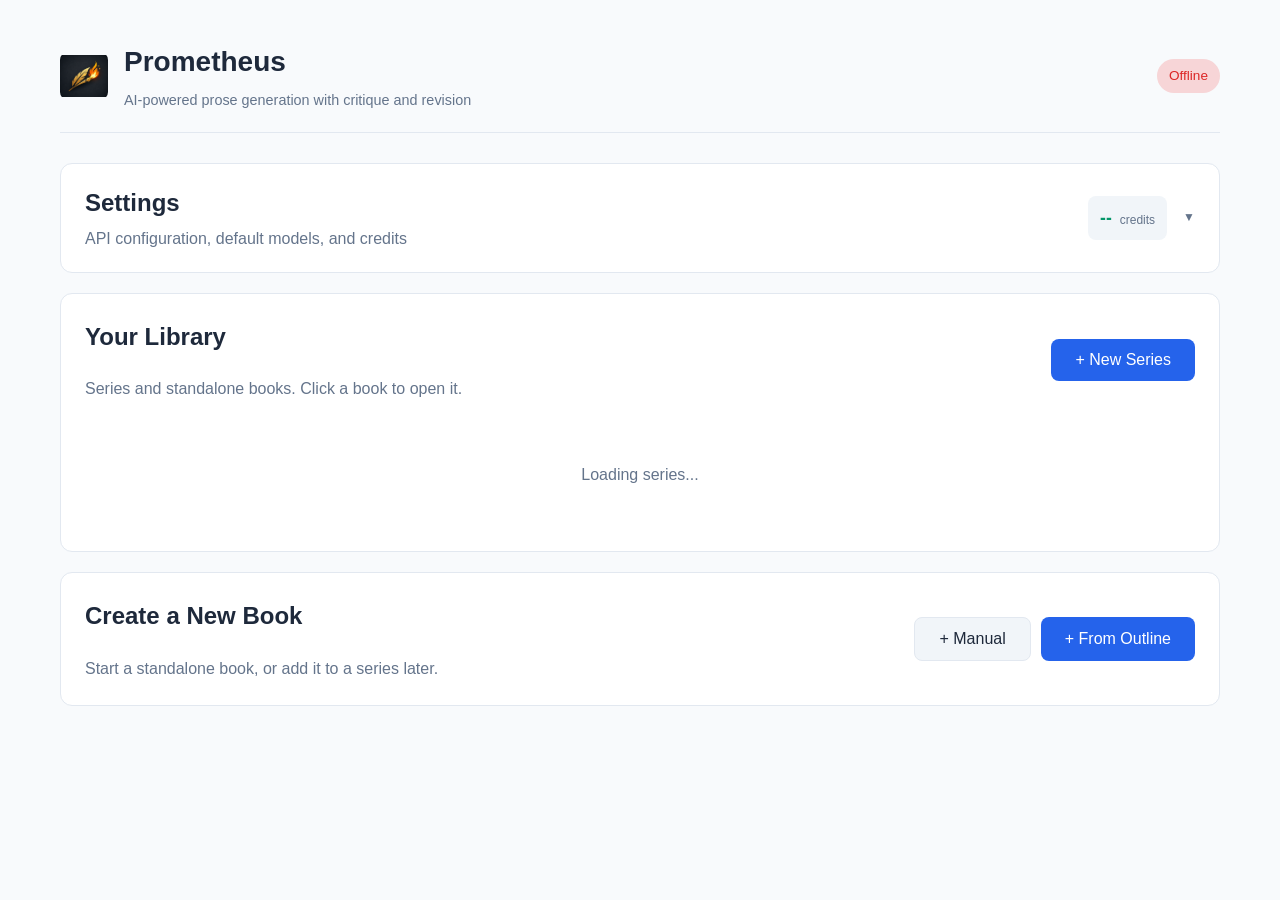
==== commit c2c7b2e1: "Prepare for open source release - Add MIT LICENSE - Add logo - Update documentation for public consu" ====
--- a/frontend/index.html
+++ b/frontend/index.html
@@ -3,16 +3,21 @@
 <head>
     <meta charset="UTF-8">
     <meta name="viewport" content="width=device-width, initial-scale=1.0">
-    <title>Prose Pipeline</title>
+    <title>Prometheus</title>
+    <link rel="icon" type="image/png" href="img/logo.png">
     <link rel="stylesheet" href="css/styles.css">
+    <!-- Quill Editor -->
+    <link href="https://cdn.jsdelivr.net/npm/quill@2.0.2/dist/quill.snow.css" rel="stylesheet">
+    <script src="https://cdn.jsdelivr.net/npm/quill@2.0.2/dist/quill.js"></script>
 </head>
 <body>
     <div class="app">
         <header>
             <div class="header-content">
                 <div class="header-left">
+                    <img src="img/logo.png" alt="Prometheus" class="header-logo">
                     <div class="header-title">
-                        <h1>Prose Pipeline</h1>
+                        <h1>Prometheus</h1>
                         <p>AI-powered prose generation with critique and revision</p>
                     </div>
                 </div>
@@ -43,12 +48,12 @@
                         <div class="settings-column">
                             <h3>API Keys</h3>
                             <div class="form-group">
-                                <label>OpenRouter API Key</label>
+                                <label>OpenRouter API Key <span class="badge" style="font-size: 10px; padding: 2px 6px;">Recommended</span></label>
                                 <div class="api-key-input">
                                     <input type="password" id="start-openrouter-key" placeholder="sk-or-v1-...">
                                     <button class="btn btn-small" onclick="togglePasswordVisibility('start-openrouter-key')">Show</button>
                                 </div>
-                                <small class="text-muted">Get your key at <a href="https://openrouter.ai/keys" target="_blank">openrouter.ai/keys</a></small>
+                                <small class="text-muted">Access 300+ models from OpenAI, Anthropic, Google, Meta, Mistral, DeepSeek, and more. Get your key at <a href="https://openrouter.ai/keys" target="_blank">openrouter.ai/keys</a></small>
                                 <div id="start-openrouter-key-status" class="key-status"></div>
                             </div>
                             <div class="form-group">
@@ -57,13 +62,14 @@
                                     <input type="password" id="start-anthropic-key" placeholder="sk-ant-...">
                                     <button class="btn btn-small" onclick="togglePasswordVisibility('start-anthropic-key')">Show</button>
                                 </div>
-                                <small class="text-muted">Optional. Only for direct Anthropic API.</small>
+                                <small class="text-muted">Optional. Use if you prefer direct Anthropic billing.</small>
                                 <div id="start-anthropic-key-status" class="key-status"></div>
                             </div>
                         </div>
                         <!-- Default Models Column -->
                         <div class="settings-column">
                             <h3>Default Models</h3>
+                            <small class="text-muted" style="display: block; margin-bottom: 12px;">Choose any model - prices vary widely. DeepSeek offers great quality at low cost. Claude excels at nuanced prose. You can override per-generation.</small>
                             <div class="form-group">
                                 <label>Generation Model</label>
                                 <select id="start-default-gen-model">
@@ -75,6 +81,17 @@
                                 <select id="start-default-critique-model">
                                     <option value="">Loading models...</option>
                                 </select>
+                            </div>
+                            <div class="form-group">
+                                <label>Chat Model <span class="text-muted" style="font-size: 11px;">(AI Assistant)</span></label>
+                                <select id="start-default-chat-model">
+                                    <option value="">Loading models...</option>
+                                </select>
+                            </div>
+                            <div class="form-group">
+                                <label>Assistant Name</label>
+                                <input type="text" id="start-assistant-name" placeholder="Chico" maxlength="20">
+                                <small class="text-muted">Name for the AI writing assistant. Can be overridden per-series.</small>
                             </div>
                             <div class="form-group">
                                 <label>Credit Alerts</label>
@@ -119,6 +136,28 @@
                                     <button class="btn btn-small btn-secondary" onclick="backupData()">Download Backup</button>
                                 </div>
                                 <small class="text-muted">Download all projects and settings as ZIP.</small>
+                            </div>
+                        </div>
+                        <!-- Appearance Column -->
+                        <div class="settings-column">
+                            <h3>Appearance</h3>
+                            <div class="form-group">
+                                <label>Theme</label>
+                                <div class="theme-selector">
+                                    <button type="button" class="theme-btn" data-theme="system" onclick="setTheme('system')" title="Match system preference">
+                                        <span class="theme-icon">&#128187;</span>
+                                        <span>System</span>
+                                    </button>
+                                    <button type="button" class="theme-btn" data-theme="light" onclick="setTheme('light')" title="Light theme">
+                                        <span class="theme-icon">&#9728;</span>
+                                        <span>Light</span>
+                                    </button>
+                                    <button type="button" class="theme-btn" data-theme="dark" onclick="setTheme('dark')" title="Dark theme">
+                                        <span class="theme-icon">&#9790;</span>
+                                        <span>Dark</span>
+                                    </button>
+                                </div>
+                                <small class="text-muted">System mode automatically matches your OS preference.</small>
                             </div>
                         </div>
                     </div>
@@ -387,6 +426,7 @@
                             <span class="credits-label">credits</span>
                         </div>
                         <div style="display: flex; gap: 10px;">
+                            <button class="btn btn-outline" onclick="exportProject()" title="Export as Markdown">Export</button>
                             <button class="btn btn-outline" onclick="showMoveToSeriesModal()">Series</button>
                             <button class="btn btn-outline btn-danger-outline" onclick="confirmClearStructure()">Clear</button>
                             <button class="btn btn-secondary" onclick="toggleSidebar()" id="sidebar-toggle">Outline</button>
@@ -2027,14 +2067,15 @@
                         <button class="btn btn-small btn-outline" onclick="toggleQueueProseExpand()" id="queue-prose-expand-btn" title="Expand prose">⬌</button>
                     </div>
                     <div class="prose-toolbar">
-                        <button class="btn btn-xs btn-outline" onclick="queueProseUndo()" title="Undo">↶ Undo</button>
-                        <button class="btn btn-xs btn-outline" onclick="queueProseRedo()" title="Redo">↷ Redo</button>
                         <button class="btn btn-xs btn-primary" onclick="queueProseSave()" id="queue-prose-save-btn" title="Save draft">Save Draft</button>
                         <span id="queue-prose-unsaved" class="unsaved-indicator" style="display: none;">● unsaved</span>
                     </div>
-                    <div class="prose-box editable-prose" id="queue-review-prose" contenteditable="true"></div>
+                    <div id="queue-review-prose-editor"></div>
                     <div class="prose-stats mt-20">
                         <span id="queue-review-word-count">0 words</span>
+                        <span class="target-edit">
+                            Target: <input type="number" id="queue-target-words" placeholder="1200" min="100" max="10000" step="100" onchange="updateSceneTarget(this.value)"> words
+                        </span>
                     </div>
                 </div>
                 <div id="queue-critique-column">
--- a/frontend/css/styles.css
+++ b/frontend/css/styles.css
@@ -1,5 +1,6 @@
-/* Prose Pipeline - Clean Frontend Styles */
-
+/* Prometheus - Clean Frontend Styles */
+
+/* Dark theme (default) */
 :root {
     --bg-dark: #0f172a;
     --bg-card: #1e293b;
@@ -17,6 +18,46 @@
     /* Editor annotation colors (theme-ready) */
     --editor-note-color: #2dd4bf;
     --editor-note-bg: rgba(45, 212, 191, 0.15);
+    /* Shadows */
+    --shadow-sm: 0 1px 2px rgba(0, 0, 0, 0.3);
+    --shadow-md: 0 4px 6px rgba(0, 0, 0, 0.3);
+    --shadow-lg: 0 10px 15px rgba(0, 0, 0, 0.3);
+}
+
+/* Light theme */
+[data-theme="light"] {
+    --bg-dark: #f8fafc;
+    --bg-card: #ffffff;
+    --bg-input: #f1f5f9;
+    --border: #e2e8f0;
+    --text: #1e293b;
+    --text-muted: #64748b;
+    --primary: #2563eb;
+    --primary-hover: #1d4ed8;
+    --success: #059669;
+    --success-hover: #047857;
+    --danger: #dc2626;
+    --danger-hover: #b91c1c;
+    --warning: #d97706;
+    --editor-note-color: #0d9488;
+    --editor-note-bg: rgba(13, 148, 136, 0.1);
+    --shadow-sm: 0 1px 2px rgba(0, 0, 0, 0.05);
+    --shadow-md: 0 4px 6px rgba(0, 0, 0, 0.07);
+    --shadow-lg: 0 10px 15px rgba(0, 0, 0, 0.1);
+}
+
+/* Smooth theme transition */
+body,
+.card,
+.btn,
+input,
+select,
+textarea,
+.nav-btn,
+.sidebar,
+.modal-content,
+.toast {
+    transition: background-color 0.2s ease, color 0.2s ease, border-color 0.2s ease;
 }
 
 * {
@@ -66,6 +107,13 @@
 .header-title p {
     color: var(--text-muted);
     font-size: 0.9rem;
+}
+
+.header-logo {
+    width: 48px;
+    height: 48px;
+    object-fit: contain;
+    border-radius: 8px;
 }
 
 /* Hamburger Menu Button */
@@ -234,7 +282,7 @@
 
 .settings-grid {
     display: grid;
-    grid-template-columns: repeat(3, 1fr);
+    grid-template-columns: repeat(4, 1fr);
     gap: 32px;
     padding-top: 20px;
 }
@@ -259,6 +307,48 @@
     margin-bottom: 16px;
     padding-bottom: 8px;
     border-bottom: 1px solid var(--border);
+}
+
+/* Theme Selector */
+.theme-selector {
+    display: flex;
+    gap: 8px;
+}
+
+.theme-btn {
+    flex: 1;
+    display: flex;
+    flex-direction: column;
+    align-items: center;
+    gap: 6px;
+    padding: 12px 8px;
+    background: var(--bg-input);
+    border: 2px solid var(--border);
+    border-radius: 8px;
+    color: var(--text-muted);
+    cursor: pointer;
+    transition: all 0.2s;
+}
+
+.theme-btn:hover {
+    border-color: var(--primary);
+    color: var(--text);
+}
+
+.theme-btn.active {
+    border-color: var(--primary);
+    background: rgba(59, 130, 246, 0.1);
+    color: var(--text);
+}
+
+.theme-btn .theme-icon {
+    font-size: 1.5rem;
+    line-height: 1;
+}
+
+.theme-btn span:last-child {
+    font-size: 0.8rem;
+    font-weight: 500;
 }
 
 .settings-card-footer {
@@ -2323,6 +2413,30 @@
     border-left: 4px solid var(--warning);
 }
 
+.toast.error {
+    border-left: 4px solid var(--danger);
+}
+
+.toast-close {
+    background: none;
+    border: none;
+    color: var(--text-muted);
+    cursor: pointer;
+    font-size: 1rem;
+    padding: 0;
+    margin-left: 10px;
+    line-height: 1;
+}
+
+.toast-close:hover {
+    color: var(--text);
+}
+
+.toast-message-selectable {
+    user-select: text;
+    cursor: text;
+}
+
 .toast-icon {
     font-size: 1.2rem;
 }
@@ -2334,6 +2448,9 @@
 .toast-title {
     font-weight: 600;
     margin-bottom: 2px;
+    display: flex;
+    justify-content: space-between;
+    align-items: center;
 }
 
 .toast-message {
@@ -3815,7 +3932,7 @@
     font-size: 24px;
     cursor: pointer;
     box-shadow: 0 4px 20px rgba(0, 0, 0, 0.3);
-    z-index: 999;
+    z-index: 1200;  /* Above queue review panel (1100) */
     transition: transform 0.2s, box-shadow 0.2s;
 }
 
@@ -3843,7 +3960,7 @@
     border: 1px solid var(--border);
     border-radius: 16px;
     box-shadow: 0 10px 40px rgba(0, 0, 0, 0.4);
-    z-index: 1000;
+    z-index: 1200;  /* Above queue review panel (1100) */
     display: flex;
     flex-direction: column;
     overflow: hidden;
@@ -4328,3 +4445,134 @@
         grid-template-columns: 1fr;
     }
 }
+
+/* ============================================
+   Quill Editor Theme Customization
+   ============================================ */
+
+#queue-review-prose-editor {
+    height: 400px;
+    max-height: 50vh;
+}
+
+/* Dark theme for Quill */
+#queue-review-prose-editor .ql-toolbar {
+    background: var(--bg-input);
+    border-color: var(--border);
+    border-radius: 8px 8px 0 0;
+}
+
+#queue-review-prose-editor .ql-container {
+    background: var(--bg-card);
+    border-color: var(--border);
+    border-radius: 0 0 8px 8px;
+    font-family: 'Georgia', 'Times New Roman', serif;
+    font-size: 1.1rem;
+    line-height: 1.8;
+    color: var(--text);
+}
+
+#queue-review-prose-editor .ql-editor {
+    min-height: 300px;
+    padding: 16px 20px;
+}
+
+#queue-review-prose-editor .ql-editor.ql-blank::before {
+    color: var(--text-muted);
+    font-style: italic;
+}
+
+/* Toolbar buttons */
+#queue-review-prose-editor .ql-toolbar button {
+    color: var(--text-muted);
+}
+
+#queue-review-prose-editor .ql-toolbar button:hover {
+    color: var(--text);
+}
+
+#queue-review-prose-editor .ql-toolbar button.ql-active {
+    color: var(--primary);
+}
+
+#queue-review-prose-editor .ql-toolbar .ql-stroke {
+    stroke: var(--text-muted);
+}
+
+#queue-review-prose-editor .ql-toolbar button:hover .ql-stroke {
+    stroke: var(--text);
+}
+
+#queue-review-prose-editor .ql-toolbar button.ql-active .ql-stroke {
+    stroke: var(--primary);
+}
+
+#queue-review-prose-editor .ql-toolbar .ql-fill {
+    fill: var(--text-muted);
+}
+
+#queue-review-prose-editor .ql-toolbar button:hover .ql-fill {
+    fill: var(--text);
+}
+
+#queue-review-prose-editor .ql-toolbar button.ql-active .ql-fill {
+    fill: var(--primary);
+}
+
+/* Dropdown pickers */
+#queue-review-prose-editor .ql-toolbar .ql-picker {
+    color: var(--text-muted);
+}
+
+#queue-review-prose-editor .ql-toolbar .ql-picker-options {
+    background: var(--bg-card);
+    border-color: var(--border);
+}
+
+#queue-review-prose-editor .ql-toolbar .ql-picker-item:hover {
+    color: var(--primary);
+}
+
+/* Focus state */
+#queue-review-prose-editor .ql-container:focus-within {
+    border-color: var(--primary);
+    box-shadow: 0 0 0 2px rgba(59, 130, 246, 0.2);
+}
+
+/* Word count status indicators */
+.wc-status-good {
+    color: var(--success);
+    font-weight: 500;
+}
+
+.wc-status-warn {
+    color: var(--warning);
+    font-weight: 500;
+}
+
+.wc-status-low {
+    color: var(--danger);
+    font-weight: 500;
+}
+
+/* Target word count input */
+.target-edit {
+    margin-left: 20px;
+    color: var(--text-muted);
+}
+
+.target-edit input {
+    width: 70px;
+    padding: 2px 6px;
+    background: var(--bg-input);
+    border: 1px solid var(--border);
+    border-radius: 4px;
+    color: var(--text);
+    font-size: 0.9rem;
+    text-align: center;
+}
+
+.target-edit input:focus {
+    border-color: var(--primary);
+    outline: none;
+}
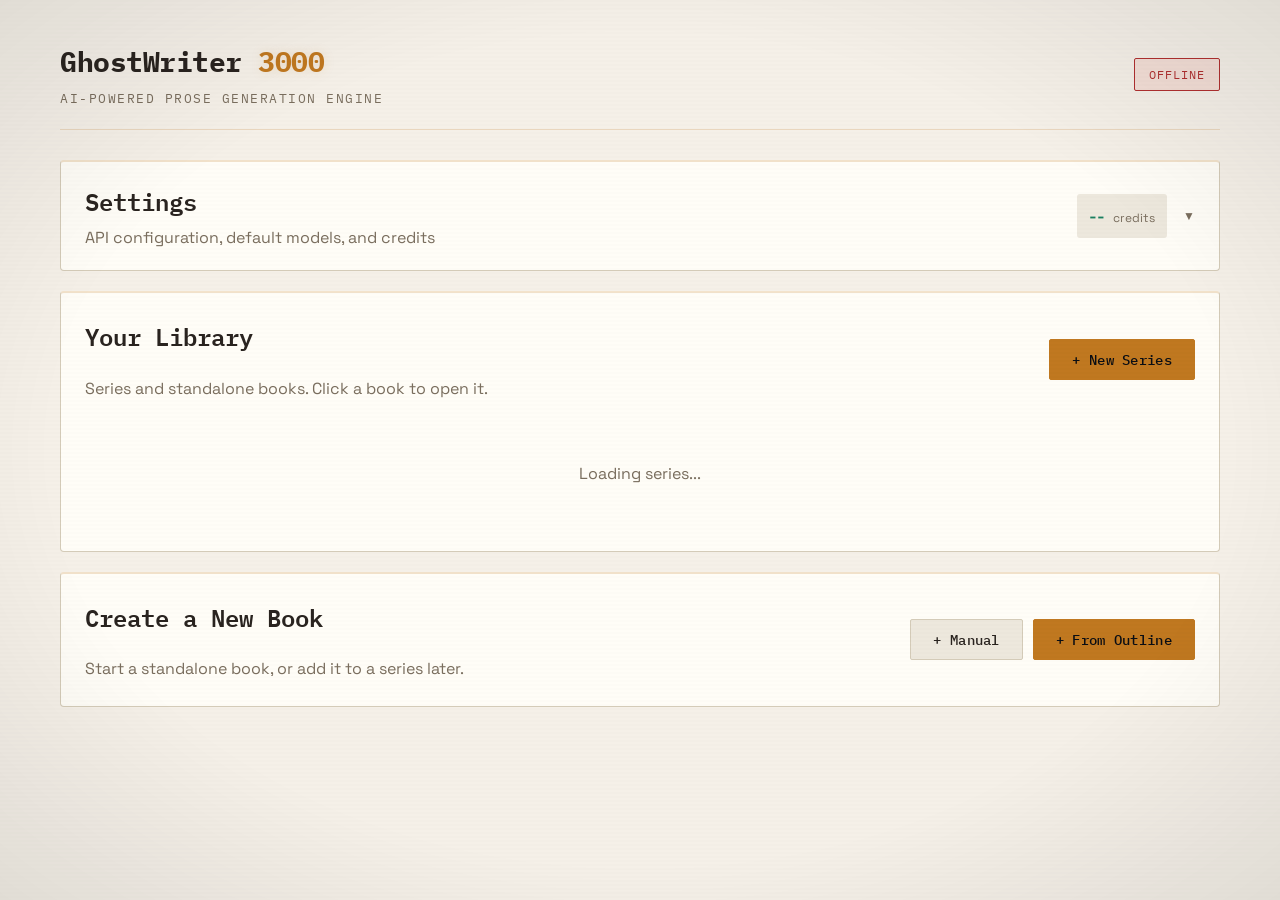
==== commit 67a462be: "Rebrand to GhostWriter 3000 with retro-futuristic UI Rename from Prometheus/prose-pipeline to GhostW" ====
--- a/frontend/index.html
+++ b/frontend/index.html
@@ -3,8 +3,8 @@
 <head>
     <meta charset="UTF-8">
     <meta name="viewport" content="width=device-width, initial-scale=1.0">
-    <title>Prometheus</title>
-    <link rel="icon" type="image/png" href="img/logo.png">
+    <title>GhostWriter 3000</title>
+    <link rel="icon" type="image/svg+xml" href="img/favicon.svg">
     <link rel="stylesheet" href="css/styles.css">
     <!-- Quill Editor -->
     <link href="https://cdn.jsdelivr.net/npm/quill@2.0.2/dist/quill.snow.css" rel="stylesheet">
@@ -15,10 +15,9 @@
         <header>
             <div class="header-content">
                 <div class="header-left">
-                    <img src="img/logo.png" alt="Prometheus" class="header-logo">
                     <div class="header-title">
-                        <h1>Prometheus</h1>
-                        <p>AI-powered prose generation with critique and revision</p>
+                        <h1>GhostWriter <span class="gw-3000">3000</span></h1>
+                        <p class="header-tagline">AI-Powered Prose Generation Engine</p>
                     </div>
                 </div>
                 <div class="health-status" id="health-status">Connecting...</div>
@@ -658,6 +657,7 @@
                                     <h2>Story Structure</h2>
                                     <div>
                                         <button class="btn btn-outline" onclick="showImportOutlineModal()">Import</button>
+                                        <button class="btn btn-outline" id="extract-chapters-btn" onclick="startChapterExtraction()" style="display:none;" title="Extract characters, world, and memory from imported prose">Extract</button>
                                         <button class="btn btn-secondary" onclick="showActForm()">+ Act</button>
                                         <button class="btn btn-primary" onclick="showChapterForm()">+ Chapter</button>
                                         <button class="btn btn-danger" onclick="confirmClearStructure()">Clear All</button>
@@ -1172,6 +1172,7 @@
                                     </div>
                                 </div>
                             </div>
+
 
                             <!-- Auto-Generate Review Modal -->
                             <div id="auto-generate-review-modal" class="modal" style="display: none;">
@@ -1898,6 +1899,51 @@
         </div>
     </div>
 
+    <!-- Chapter Extraction Progress Modal -->
+    <div id="chapter-extraction-modal" class="modal" style="display: none;">
+        <div class="modal-backdrop"></div>
+        <div class="modal-content" style="max-width: 520px; padding: 32px; text-align: center;">
+            <h3 style="margin-bottom: 16px;">Extracting from Manuscript</h3>
+
+            <!-- Overall progress -->
+            <div id="extract-overall-label" style="margin-bottom: 6px; font-weight: 500; color: var(--primary);">
+                Preparing...
+            </div>
+            <div class="progress-bar" style="height: 10px; background: var(--bg-input); border-radius: 5px; overflow: hidden; margin-bottom: 20px;">
+                <div id="extract-overall-fill" style="width: 0%; height: 100%; background: var(--primary); border-radius: 5px; transition: width 0.3s;"></div>
+            </div>
+
+            <!-- Current chapter detail -->
+            <div id="extract-chapter-label" style="margin-bottom: 6px; font-size: 0.95rem; color: var(--text-muted);">
+                &nbsp;
+            </div>
+            <div class="progress-bar" style="height: 6px; background: var(--bg-input); border-radius: 3px; overflow: hidden; margin-bottom: 24px;">
+                <div id="extract-chapter-fill" style="width: 0%; height: 100%; background: var(--accent, var(--primary)); border-radius: 3px; transition: width 0.3s; opacity: 0.6;"></div>
+            </div>
+
+            <!-- Running totals -->
+            <div style="display: flex; justify-content: space-around; margin-bottom: 24px; font-size: 0.9rem; line-height: 1.8;">
+                <div>
+                    <div style="font-size: 1.4rem; font-weight: 600;" id="extract-chars-count">0</div>
+                    <div class="text-muted">Characters</div>
+                </div>
+                <div>
+                    <div style="font-size: 1.4rem; font-weight: 600;" id="extract-world-count">0</div>
+                    <div class="text-muted">World Elements</div>
+                </div>
+                <div>
+                    <div style="font-size: 1.4rem; font-weight: 600;" id="extract-scenes-count">0</div>
+                    <div class="text-muted">Scenes</div>
+                </div>
+            </div>
+
+            <!-- Errors (hidden by default) -->
+            <div id="extract-errors" style="display: none; text-align: left; margin-bottom: 16px; padding: 10px; background: var(--bg-input); border-radius: 6px; font-size: 0.85rem; color: var(--danger, #e74c3c); max-height: 100px; overflow-y: auto;"></div>
+
+            <button class="btn btn-danger" onclick="cancelChapterExtraction()">Cancel</button>
+        </div>
+    </div>
+
     <!-- Continuity Check Panel -->
     <div id="continuity-panel" class="evaluate-panel" style="display: none;">
         <div class="evaluate-panel-header">
@@ -2145,16 +2191,24 @@
         <div class="modal-content modal-small" onclick="event.stopPropagation()">
             <h3>Assistant Settings</h3>
             <div class="form-group">
-                <label>Assistant Name</label>
-                <input type="text" id="chico-name-input" value="Chico" placeholder="e.g., Chico, Max, Aria">
-            </div>
-            <div class="form-group">
-                <label>Personality</label>
-                <select id="chico-personality">
-                    <option value="helpful">Helpful (supportive, encouraging)</option>
-                    <option value="direct">Direct (honest, straightforward)</option>
-                    <option value="enthusiastic">Enthusiastic (excited, creative)</option>
+                <label>Persona <span id="persona-status" style="font-size: 0.8em; margin-left: 6px;"></span></label>
+                <select id="chico-persona-select" onchange="onPersonaSelectChange()">
+                    <option value="">Stateless mode (no persona)</option>
                 </select>
+            </div>
+            <div id="chico-stateless-settings">
+                <div class="form-group">
+                    <label>Assistant Name</label>
+                    <input type="text" id="chico-name-input" value="Chico" placeholder="e.g., Chico, Max, Aria">
+                </div>
+                <div class="form-group">
+                    <label>Personality</label>
+                    <select id="chico-personality">
+                        <option value="helpful">Helpful (supportive, encouraging)</option>
+                        <option value="direct">Direct (honest, straightforward)</option>
+                        <option value="enthusiastic">Enthusiastic (excited, creative)</option>
+                    </select>
+                </div>
             </div>
             <div class="action-bar">
                 <button class="btn btn-primary" onclick="saveChicoSettings()">Save</button>
--- a/frontend/css/styles.css
+++ b/frontend/css/styles.css
@@ -1,48 +1,61 @@
-/* Prometheus - Clean Frontend Styles */
-
-/* Dark theme (default) */
+/* GhostWriter 3000 — Retro-Futuristic Prose Engine */
+
+@import url('https://fonts.googleapis.com/css2?family=IBM+Plex+Mono:wght@400;500;600;700&family=Space+Grotesk:wght@400;500;600;700&display=swap');
+
+/* Dark theme (default) — Retro CRT */
 :root {
-    --bg-dark: #0f172a;
-    --bg-card: #1e293b;
-    --bg-input: #334155;
-    --border: #475569;
-    --text: #f1f5f9;
-    --text-muted: #94a3b8;
-    --primary: #3b82f6;
-    --primary-hover: #2563eb;
-    --success: #10b981;
-    --success-hover: #059669;
-    --danger: #ef4444;
-    --danger-hover: #dc2626;
-    --warning: #f59e0b;
+    --bg-dark: #0a0e14;
+    --bg-card: #111820;
+    --bg-input: #1a2230;
+    --border: #2a3a4e;
+    --text: #d4e0ed;
+    --text-muted: #6b8299;
+    --primary: #f0a030;
+    --primary-hover: #d48820;
+    --primary-glow: rgba(240, 160, 48, 0.25);
+    --success: #30d090;
+    --success-hover: #20b070;
+    --danger: #e04040;
+    --danger-hover: #c03030;
+    --warning: #f0a030;
+    --accent: #f0a030;
+    --accent-dim: rgba(240, 160, 48, 0.08);
+    --accent-border: rgba(240, 160, 48, 0.2);
     /* Editor annotation colors (theme-ready) */
-    --editor-note-color: #2dd4bf;
-    --editor-note-bg: rgba(45, 212, 191, 0.15);
+    --editor-note-color: #30d090;
+    --editor-note-bg: rgba(48, 208, 144, 0.12);
     /* Shadows */
-    --shadow-sm: 0 1px 2px rgba(0, 0, 0, 0.3);
-    --shadow-md: 0 4px 6px rgba(0, 0, 0, 0.3);
-    --shadow-lg: 0 10px 15px rgba(0, 0, 0, 0.3);
-}
-
-/* Light theme */
+    --shadow-sm: 0 1px 3px rgba(0, 0, 0, 0.5);
+    --shadow-md: 0 4px 8px rgba(0, 0, 0, 0.5);
+    --shadow-lg: 0 10px 20px rgba(0, 0, 0, 0.5);
+    /* Fonts */
+    --font-mono: 'IBM Plex Mono', 'Courier New', monospace;
+    --font-body: 'Space Grotesk', -apple-system, BlinkMacSystemFont, 'Segoe UI', sans-serif;
+}
+
+/* Light theme — Vintage Parchment */
 [data-theme="light"] {
-    --bg-dark: #f8fafc;
-    --bg-card: #ffffff;
-    --bg-input: #f1f5f9;
-    --border: #e2e8f0;
-    --text: #1e293b;
-    --text-muted: #64748b;
-    --primary: #2563eb;
-    --primary-hover: #1d4ed8;
-    --success: #059669;
-    --success-hover: #047857;
-    --danger: #dc2626;
-    --danger-hover: #b91c1c;
-    --warning: #d97706;
-    --editor-note-color: #0d9488;
-    --editor-note-bg: rgba(13, 148, 136, 0.1);
-    --shadow-sm: 0 1px 2px rgba(0, 0, 0, 0.05);
-    --shadow-md: 0 4px 6px rgba(0, 0, 0, 0.07);
+    --bg-dark: #f5f0e8;
+    --bg-card: #fffdf7;
+    --bg-input: #ede8dd;
+    --border: #d4cbb8;
+    --text: #2a2420;
+    --text-muted: #7a6e5e;
+    --primary: #c07820;
+    --primary-hover: #a06010;
+    --primary-glow: rgba(192, 120, 32, 0.15);
+    --success: #1a8060;
+    --success-hover: #106848;
+    --danger: #b03030;
+    --danger-hover: #901818;
+    --warning: #c07820;
+    --accent: #c07820;
+    --accent-dim: rgba(192, 120, 32, 0.06);
+    --accent-border: rgba(192, 120, 32, 0.2);
+    --editor-note-color: #1a8060;
+    --editor-note-bg: rgba(26, 128, 96, 0.08);
+    --shadow-sm: 0 1px 2px rgba(0, 0, 0, 0.06);
+    --shadow-md: 0 4px 6px rgba(0, 0, 0, 0.08);
     --shadow-lg: 0 10px 15px rgba(0, 0, 0, 0.1);
 }
 
@@ -67,11 +80,37 @@
 }
 
 body {
-    font-family: -apple-system, BlinkMacSystemFont, 'Segoe UI', Roboto, sans-serif;
+    font-family: var(--font-body);
     background: var(--bg-dark);
     color: var(--text);
     line-height: 1.6;
     min-height: 100vh;
+    position: relative;
+}
+
+/* CRT scanline overlay — subtle retro texture */
+body::after {
+    content: '';
+    position: fixed;
+    top: 0;
+    left: 0;
+    width: 100%;
+    height: 100%;
+    pointer-events: none;
+    z-index: 99999;
+    background: repeating-linear-gradient(
+        0deg,
+        transparent,
+        transparent 2px,
+        rgba(0, 0, 0, 0.03) 2px,
+        rgba(0, 0, 0, 0.03) 4px
+    );
+    opacity: 0.5;
+}
+
+[data-theme="light"] body::after,
+body:has([data-theme="light"])::after {
+    opacity: 0.2;
 }
 
 /* Layout */
@@ -83,7 +122,7 @@
 
 header {
     padding: 20px 0;
-    border-bottom: 1px solid var(--border);
+    border-bottom: 1px solid var(--accent-border);
     margin-bottom: 30px;
 }
 
@@ -100,20 +139,26 @@
 }
 
 .header-title h1 {
+    font-family: var(--font-mono);
     font-size: 1.75rem;
+    font-weight: 700;
     margin-bottom: 4px;
-}
-
-.header-title p {
-    color: var(--text-muted);
-    font-size: 0.9rem;
-}
-
-.header-logo {
-    width: 48px;
-    height: 48px;
-    object-fit: contain;
-    border-radius: 8px;
+    letter-spacing: -0.5px;
+    color: var(--text);
+}
+
+.header-title h1 .gw-3000 {
+    color: var(--accent);
+    text-shadow: 0 0 12px var(--primary-glow);
+    font-weight: 700;
+}
+
+.header-tagline {
+    font-family: var(--font-mono);
+    color: var(--text-muted);
+    font-size: 0.8rem;
+    letter-spacing: 1.5px;
+    text-transform: uppercase;
 }
 
 /* Hamburger Menu Button */
@@ -123,7 +168,7 @@
     color: var(--text);
     width: 44px;
     height: 44px;
-    border-radius: 8px;
+    border-radius: 2px;
     cursor: pointer;
     display: flex;
     align-items: center;
@@ -132,8 +177,9 @@
 }
 
 .hamburger-btn:hover {
-    background: var(--bg-input);
-    border-color: var(--primary);
+    background: var(--accent-dim);
+    border-color: var(--accent);
+    color: var(--accent);
 }
 
 .hamburger-icon {
@@ -154,19 +200,27 @@
     background: var(--bg-card);
     border: 1px solid var(--border);
     color: var(--text);
-    border-radius: 8px;
+    border-radius: 2px;
     cursor: pointer;
-    font-size: 1rem;
+    font-size: 0.9rem;
+    font-family: var(--font-mono);
+    font-weight: 500;
+    letter-spacing: 0.3px;
+    text-transform: uppercase;
     transition: all 0.2s;
 }
 
 .nav-btn:hover {
     background: var(--bg-input);
+    border-color: var(--accent-border);
+    color: var(--accent);
 }
 
 .nav-btn.active {
-    background: var(--primary);
-    border-color: var(--primary);
+    background: var(--accent-dim);
+    border-color: var(--accent);
+    color: var(--accent);
+    box-shadow: 0 0 8px var(--primary-glow);
 }
 
 /* Views */
@@ -178,14 +232,15 @@
     display: block;
 }
 
-/* Cards */
+/* Cards — Art Deco panels */
 .card {
     background: var(--bg-card);
     border: 1px solid var(--border);
-    border-radius: 12px;
+    border-radius: 4px;
     padding: 24px;
     margin-bottom: 20px;
     position: relative;
+    border-top: 2px solid var(--accent-border);
 }
 
 /* Ensure all creation forms inputs are fully interactive */
@@ -231,11 +286,15 @@
 .card h2 {
     margin-bottom: 20px;
     font-size: 1.5rem;
+    font-family: var(--font-mono);
+    font-weight: 600;
 }
 
 .card h3 {
     margin-bottom: 12px;
     font-size: 1.2rem;
+    font-family: var(--font-mono);
+    font-weight: 500;
 }
 
 /* Start Page Settings Card */
@@ -249,7 +308,7 @@
     align-items: center;
     padding: 20px 24px;
     cursor: pointer;
-    border-radius: 12px;
+    border-radius: 4px;
     transition: background-color 0.2s;
 }
 
@@ -324,7 +383,7 @@
     padding: 12px 8px;
     background: var(--bg-input);
     border: 2px solid var(--border);
-    border-radius: 8px;
+    border-radius: 3px;
     color: var(--text-muted);
     cursor: pointer;
     transition: all 0.2s;
@@ -364,7 +423,7 @@
     gap: 4px;
     padding: 8px 12px;
     background: var(--bg-input);
-    border-radius: 8px;
+    border-radius: 3px;
 }
 
 .start-credits-display .credits-value {
@@ -389,28 +448,36 @@
 .stat-card {
     background: var(--bg-input);
     padding: 20px;
-    border-radius: 8px;
+    border-radius: 3px;
     text-align: center;
 }
 
 .stat-value {
     font-size: 2.5rem;
-    font-weight: bold;
-    color: var(--primary);
+    font-weight: 700;
+    font-family: var(--font-mono);
+    color: var(--accent);
+    text-shadow: 0 0 8px var(--primary-glow);
 }
 
 .stat-label {
     color: var(--text-muted);
-    font-size: 0.9rem;
+    font-size: 0.8rem;
+    font-family: var(--font-mono);
+    text-transform: uppercase;
+    letter-spacing: 0.5px;
 }
 
 /* Buttons */
 .btn {
-    padding: 12px 24px;
-    border: none;
-    border-radius: 8px;
+    padding: 10px 22px;
+    border: 1px solid transparent;
+    border-radius: 2px;
     cursor: pointer;
-    font-size: 1rem;
+    font-size: 0.9rem;
+    font-family: var(--font-mono);
+    font-weight: 500;
+    letter-spacing: 0.3px;
     transition: all 0.2s;
     display: inline-flex;
     align-items: center;
@@ -419,11 +486,13 @@
 
 .btn-primary {
     background: var(--primary);
-    color: white;
+    color: #0a0e14;
+    border-color: var(--primary);
 }
 
 .btn-primary:hover {
     background: var(--primary-hover);
+    box-shadow: 0 0 12px var(--primary-glow);
 }
 
 .btn-success {
@@ -451,8 +520,9 @@
 }
 
 .btn-outline:hover {
-    background: var(--bg-input);
-    border-color: var(--primary);
+    background: var(--accent-dim);
+    border-color: var(--accent);
+    color: var(--accent);
 }
 
 .btn-danger-outline {
@@ -498,10 +568,10 @@
     padding: 12px;
     background: var(--bg-input);
     border: 1px solid var(--border);
-    border-radius: 8px;
+    border-radius: 3px;
     color: var(--text);
     font-size: 1rem;
-    font-family: inherit;
+    font-family: var(--font-body);
     /* Ensure inputs are always interactive */
     pointer-events: auto;
     user-select: text;
@@ -512,7 +582,8 @@
 .form-group textarea:focus,
 .form-group select:focus {
     outline: none;
-    border-color: var(--primary);
+    border-color: var(--accent);
+    box-shadow: 0 0 8px var(--primary-glow);
 }
 
 .form-group textarea {
@@ -620,7 +691,7 @@
     align-items: center;
     background: var(--bg-input);
     border: 1px solid var(--border);
-    border-radius: 8px;
+    border-radius: 3px;
     overflow: hidden;
 }
 
@@ -700,7 +771,7 @@
 .item {
     background: var(--bg-input);
     border: 1px solid var(--border);
-    border-radius: 8px;
+    border-radius: 3px;
     padding: 20px;
 }
 
@@ -736,19 +807,25 @@
 .badge {
     background: var(--bg-card);
     padding: 4px 10px;
-    border-radius: 20px;
-    font-size: 0.8rem;
-    color: var(--text-muted);
+    border-radius: 2px;
+    font-size: 0.7rem;
+    font-family: var(--font-mono);
+    letter-spacing: 0.5px;
+    text-transform: uppercase;
+    color: var(--text-muted);
+    border: 1px solid var(--border);
 }
 
 .badge.canon {
-    background: var(--success);
-    color: white;
+    background: rgba(48, 208, 144, 0.15);
+    color: var(--success);
+    border-color: var(--success);
 }
 
 .badge.series-badge {
-    background: var(--primary);
-    color: white;
+    background: var(--accent-dim);
+    color: var(--accent);
+    border-color: var(--accent-border);
 }
 
 /* Character Item with Portrait */
@@ -762,7 +839,7 @@
     width: 80px;
     height: 80px;
     min-width: 80px;
-    border-radius: 8px;
+    border-radius: 3px;
     overflow: hidden;
     background: var(--bg-input);
     cursor: pointer;
@@ -822,7 +899,7 @@
     width: 150px;
     height: 150px;
     border: 2px dashed var(--border);
-    border-radius: 8px;
+    border-radius: 3px;
     cursor: pointer;
     display: flex;
     align-items: center;
@@ -944,7 +1021,7 @@
 /* File upload area */
 .file-upload-area {
     border: 2px dashed var(--border);
-    border-radius: 8px;
+    border-radius: 3px;
     padding: 20px;
     text-align: center;
     cursor: pointer;
@@ -981,14 +1058,16 @@
 
 /* Edit mode badge */
 .badge.edit-mode {
-    background: var(--warning);
-    color: #1e293b;
+    background: rgba(240, 160, 48, 0.15);
+    color: var(--warning);
+    border-color: var(--warning);
 }
 
 /* Polish mode badge */
 .badge.polish-mode {
-    background: #818cf8;
-    color: white;
+    background: rgba(129, 140, 248, 0.15);
+    color: #818cf8;
+    border-color: #818cf8;
 }
 
 .item-content {
@@ -1017,7 +1096,7 @@
 .progress-status {
     margin-top: 12px;
     padding: 12px 20px;
-    border-radius: 8px;
+    border-radius: 3px;
     font-weight: 500;
 }
 
@@ -1037,7 +1116,7 @@
 .prose-box {
     background: var(--bg-dark);
     border: 1px solid var(--border);
-    border-radius: 8px;
+    border-radius: 3px;
     padding: 20px;
     max-height: 500px;
     overflow-y: auto;
@@ -1197,7 +1276,7 @@
     padding: 60px 40px;
     background: var(--bg-card);
     border: 1px solid var(--danger);
-    border-radius: 8px;
+    border-radius: 3px;
     max-width: 500px;
     margin: 40px auto;
 }
@@ -1247,16 +1326,6 @@
     display: flex;
 }
 
-.modal {
-    background: var(--bg-card);
-    border-radius: 12px;
-    padding: 30px;
-    max-width: 600px;
-    width: 90%;
-    max-height: 90vh;
-    overflow-y: auto;
-}
-
 .modal-header {
     display: flex;
     justify-content: space-between;
@@ -1281,19 +1350,26 @@
     display: inline-flex;
     align-items: center;
     gap: 8px;
-    padding: 6px 12px;
-    border-radius: 20px;
-    font-size: 0.85rem;
+    padding: 6px 14px;
+    border-radius: 2px;
+    font-size: 0.75rem;
+    font-family: var(--font-mono);
+    letter-spacing: 1px;
+    text-transform: uppercase;
+    border: 1px solid var(--border);
 }
 
 .health-status.online {
-    background: rgba(16, 185, 129, 0.2);
+    background: rgba(48, 208, 144, 0.1);
     color: var(--success);
+    border-color: var(--success);
+    box-shadow: 0 0 8px rgba(48, 208, 144, 0.15);
 }
 
 .health-status.offline {
-    background: rgba(239, 68, 68, 0.2);
+    background: rgba(224, 64, 64, 0.1);
     color: var(--danger);
+    border-color: var(--danger);
 }
 
 /* Main Layout with Sidebar */
@@ -1313,7 +1389,7 @@
     flex-shrink: 0;
     background: var(--bg-card);
     border: 1px solid var(--border);
-    border-radius: 12px;
+    border-radius: 4px;
     padding: 16px;
     max-height: calc(100vh - 200px);
     overflow-y: auto;
@@ -1451,7 +1527,7 @@
 .structure-act {
     background: var(--bg-input);
     border: 1px solid var(--border);
-    border-radius: 8px;
+    border-radius: 3px;
     padding: 16px;
 }
 
@@ -1535,7 +1611,7 @@
     flex-shrink: 0;
     background: var(--bg-card);
     border: 1px solid var(--border);
-    border-radius: 12px;
+    border-radius: 4px;
     padding: 16px;
     max-height: calc(100vh - 200px);
     overflow-y: auto;
@@ -1567,7 +1643,7 @@
     overflow-y: auto;
     padding: 20px;
     background: var(--bg-dark);
-    border-radius: 8px;
+    border-radius: 3px;
 }
 
 /* Project Header */
@@ -1580,7 +1656,7 @@
     text-align: center;
     padding: 8px 16px;
     background: var(--bg-input);
-    border-radius: 8px;
+    border-radius: 3px;
     cursor: pointer;
     transition: background 0.2s;
     min-width: 140px;
@@ -1650,7 +1726,7 @@
     text-align: center;
     padding: 8px 16px;
     background: var(--bg-input);
-    border-radius: 8px;
+    border-radius: 3px;
     cursor: pointer;
     transition: background 0.2s;
     min-width: 100px;
@@ -1744,7 +1820,7 @@
     overflow-y: auto;
     background: var(--bg-dark);
     border: 1px solid var(--border);
-    border-radius: 8px;
+    border-radius: 3px;
     padding: 16px;
     margin-bottom: 16px;
 }
@@ -1765,7 +1841,7 @@
 .chat-message {
     margin-bottom: 16px;
     padding: 12px 16px;
-    border-radius: 12px;
+    border-radius: 4px;
     max-width: 85%;
 }
 
@@ -1863,7 +1939,7 @@
     padding: 12px;
     background: var(--bg-input);
     border: 1px solid var(--border);
-    border-radius: 8px;
+    border-radius: 3px;
     color: var(--text);
     font-size: 1rem;
     font-family: inherit;
@@ -1887,7 +1963,7 @@
     gap: 8px;
     padding: 12px 16px;
     background: var(--bg-input);
-    border-radius: 12px;
+    border-radius: 4px;
     max-width: 200px;
     margin-bottom: 16px;
 }
@@ -1947,7 +2023,7 @@
 
 .import-character-item {
     background: var(--bg-input);
-    border-radius: 8px;
+    border-radius: 3px;
     padding: 16px;
     margin-bottom: 12px;
 }
@@ -1993,7 +2069,7 @@
     background: rgba(139, 92, 246, 0.15);
     color: var(--primary);
     padding: 2px 8px;
-    border-radius: 12px;
+    border-radius: 4px;
     font-size: 0.8rem;
 }
 
@@ -2017,7 +2093,7 @@
 .import-warnings {
     background: rgba(245, 158, 11, 0.1);
     border: 1px solid var(--warning);
-    border-radius: 8px;
+    border-radius: 3px;
     padding: 12px 16px;
     margin-bottom: 20px;
     color: var(--warning);
@@ -2041,7 +2117,7 @@
 
 .import-preview-section {
     background: var(--bg-input);
-    border-radius: 8px;
+    border-radius: 3px;
     padding: 16px;
 }
 
@@ -2071,7 +2147,7 @@
 .manuscript-import-info {
     background: var(--bg-input);
     padding: 16px;
-    border-radius: 8px;
+    border-radius: 3px;
     margin-bottom: 20px;
 }
 
@@ -2089,7 +2165,7 @@
     max-height: 300px;
     overflow-y: auto;
     border: 1px solid var(--border);
-    border-radius: 8px;
+    border-radius: 3px;
     margin-bottom: 20px;
 }
 
@@ -2121,7 +2197,7 @@
 .manuscript-preview-text pre {
     background: var(--bg-input);
     padding: 16px;
-    border-radius: 8px;
+    border-radius: 3px;
     white-space: pre-wrap;
     word-wrap: break-word;
     max-height: 200px;
@@ -2189,7 +2265,7 @@
     padding: 16px;
     background: var(--bg-input);
     border: 1px solid var(--border);
-    border-radius: 8px;
+    border-radius: 3px;
     color: var(--text);
     font-family: Georgia, 'Times New Roman', serif;
     font-size: 1.1rem;
@@ -2245,7 +2321,7 @@
     margin-bottom: 20px;
     padding: 16px;
     background: var(--bg-input);
-    border-radius: 8px;
+    border-radius: 3px;
 }
 
 .queue-stat {
@@ -2277,7 +2353,7 @@
     padding: 16px;
     background: var(--bg-input);
     border: 1px solid var(--border);
-    border-radius: 8px;
+    border-radius: 3px;
     cursor: pointer;
     transition: all 0.2s;
 }
@@ -2388,7 +2464,7 @@
     padding: 16px 20px;
     background: var(--bg-card);
     border: 1px solid var(--border);
-    border-radius: 8px;
+    border-radius: 3px;
     box-shadow: 0 4px 12px rgba(0, 0, 0, 0.3);
     display: flex;
     align-items: center;
@@ -2493,7 +2569,7 @@
     gap: 10px;
     padding: 12px;
     background: var(--primary);
-    border-radius: 8px;
+    border-radius: 3px;
     margin-bottom: 12px;
     align-items: center;
     flex-wrap: wrap;
@@ -2560,14 +2636,16 @@
 .modal-content {
     position: relative;
     background: var(--bg-card);
-    border: 1px solid var(--border);
-    border-radius: 12px;
+    border: 1px solid var(--accent-border);
+    border-top: 2px solid var(--accent);
+    border-radius: 4px;
     max-width: 500px;
     width: 90%;
     max-height: 90vh;
     overflow-y: auto;
     z-index: 1001;
     pointer-events: auto;
+    box-shadow: 0 0 30px rgba(0, 0, 0, 0.5), 0 0 8px var(--primary-glow);
 }
 
 /* Ensure modal inputs work properly */
@@ -2596,6 +2674,8 @@
 .modal-header h2,
 .modal-header h3 {
     font-size: 1.25rem;
+    font-family: var(--font-mono);
+    font-weight: 600;
     margin: 0;
 }
 
@@ -2677,7 +2757,7 @@
     padding: 12px;
     background: var(--bg-dark);
     border: 1px solid var(--border);
-    border-radius: 8px;
+    border-radius: 3px;
 }
 
 .data-dir-display code {
@@ -2748,7 +2828,7 @@
 .backup-item {
     background: var(--bg-input);
     border: 1px solid var(--border);
-    border-radius: 8px;
+    border-radius: 3px;
     padding: 15px;
     display: flex;
     justify-content: space-between;
@@ -2937,7 +3017,7 @@
 .revision-instructions-section {
     margin: 20px 0;
     border: 1px solid var(--border);
-    border-radius: 8px;
+    border-radius: 3px;
     overflow: hidden;
 }
 
@@ -3021,7 +3101,7 @@
     margin-top: 10px;
     background: rgba(56, 139, 253, 0.1);
     border: 1px solid var(--primary);
-    border-radius: 8px;
+    border-radius: 3px;
     font-size: 0.9rem;
 }
 
@@ -3044,7 +3124,7 @@
     width: 280px;
     background: var(--bg-card);
     border: 1px solid var(--border);
-    border-radius: 12px;
+    border-radius: 4px;
     box-shadow: 0 8px 32px rgba(0, 0, 0, 0.3);
     overflow: hidden;
 }
@@ -3151,7 +3231,7 @@
     padding: 10px 15px;
     background: rgba(255, 193, 7, 0.1);
     border: 1px solid rgba(255, 193, 7, 0.3);
-    border-radius: 8px;
+    border-radius: 3px;
     margin-bottom: 15px;
 }
 
@@ -3262,7 +3342,7 @@
 .ws-settings-section {
     margin-bottom: 24px;
     border: 1px solid var(--border);
-    border-radius: 8px;
+    border-radius: 3px;
 }
 
 .ws-settings-header {
@@ -3289,7 +3369,7 @@
     padding: 24px;
     margin-bottom: 24px;
     background: var(--bg-input);
-    border-radius: 8px;
+    border-radius: 3px;
 }
 
 .complete-message h3 {
@@ -3412,7 +3492,7 @@
 .critique-box {
     background: var(--bg-input);
     border: 1px solid var(--border);
-    border-radius: 8px;
+    border-radius: 3px;
     padding: 20px;
     max-height: 50vh;
     overflow-y: auto;
@@ -3433,7 +3513,7 @@
 .outline-act {
     background: var(--bg-card);
     border: 1px solid var(--border);
-    border-radius: 8px;
+    border-radius: 3px;
     overflow: hidden;
 }
 
@@ -3534,7 +3614,7 @@
 .outline-status-badge {
     font-size: 0.75rem;
     padding: 2px 8px;
-    border-radius: 12px;
+    border-radius: 4px;
     text-transform: uppercase;
     font-weight: 600;
 }
@@ -3727,7 +3807,7 @@
 .template-card {
     background: var(--bg-input);
     border: 2px solid var(--border);
-    border-radius: 8px;
+    border-radius: 3px;
     padding: 16px;
     cursor: pointer;
     transition: all 0.2s;
@@ -3832,7 +3912,7 @@
     margin-bottom: 24px;
     padding: 16px;
     background: var(--bg-input);
-    border-radius: 8px;
+    border-radius: 3px;
     border-left: 4px solid var(--primary);
 }
 
@@ -4044,7 +4124,7 @@
 .chico-message {
     margin-bottom: 12px;
     padding: 10px 14px;
-    border-radius: 12px;
+    border-radius: 4px;
     max-width: 85%;
     word-wrap: break-word;
 }
@@ -4081,7 +4161,7 @@
     gap: 4px;
     padding: 10px 14px;
     background: var(--bg-dark);
-    border-radius: 12px;
+    border-radius: 4px;
     border-bottom-left-radius: 4px;
     width: fit-content;
 }
@@ -4116,7 +4196,7 @@
     flex: 1;
     resize: none;
     border: 1px solid var(--border);
-    border-radius: 8px;
+    border-radius: 3px;
     background: var(--bg-card);
     color: var(--text);
     padding: 8px 12px;
@@ -4161,13 +4241,13 @@
 #series-dashboard {
     background: var(--bg-card);
     border: 1px solid var(--primary);
-    border-radius: 12px;
+    border-radius: 4px;
 }
 
 .stat-card {
     background: var(--bg-dark);
     padding: 15px;
-    border-radius: 8px;
+    border-radius: 3px;
     text-align: center;
 }
 
@@ -4209,7 +4289,7 @@
 .book-card {
     background: var(--bg-dark);
     padding: 12px;
-    border-radius: 8px;
+    border-radius: 3px;
     cursor: pointer;
     transition: border-color 0.2s;
     border: 1px solid transparent;
@@ -4250,7 +4330,7 @@
 .continuity-summary {
     padding: 15px;
     background: var(--bg-dark);
-    border-radius: 8px;
+    border-radius: 3px;
     margin-bottom: 15px;
 }
 
@@ -4271,7 +4351,7 @@
 .continuity-issue {
     padding: 12px;
     background: var(--bg-dark);
-    border-radius: 8px;
+    border-radius: 3px;
     border-left: 4px solid var(--border);
 }
 
@@ -4332,7 +4412,7 @@
     max-height: 90vh;
     background: var(--bg-card);
     border: 1px solid var(--border);
-    border-radius: 12px;
+    border-radius: 4px;
     box-shadow: 0 8px 32px rgba(0, 0, 0, 0.5);
     z-index: 1100;
     display: flex;
@@ -4507,6 +4587,75 @@
     stroke: var(--primary);
 }
 
+/* ============================================
+   GhostWriter 3000 — Retro-Futuristic Accents
+   ============================================ */
+
+/* Text selection */
+::selection {
+    background: var(--primary-glow);
+    color: var(--accent);
+}
+
+/* Scrollbar styling */
+::-webkit-scrollbar {
+    width: 8px;
+    height: 8px;
+}
+
+::-webkit-scrollbar-track {
+    background: var(--bg-dark);
+}
+
+::-webkit-scrollbar-thumb {
+    background: var(--border);
+    border-radius: 0;
+}
+
+::-webkit-scrollbar-thumb:hover {
+    background: var(--accent-border);
+}
+
+/* Links */
+a {
+    color: var(--accent);
+    text-decoration: none;
+    transition: color 0.2s;
+}
+
+a:hover {
+    color: var(--primary-hover);
+    text-decoration: underline;
+}
+
+/* Subtle vignette on the page edges */
+body::before {
+    content: '';
+    position: fixed;
+    top: 0;
+    left: 0;
+    width: 100%;
+    height: 100%;
+    pointer-events: none;
+    z-index: 99998;
+    background: radial-gradient(ellipse at center, transparent 65%, rgba(0, 0, 0, 0.25) 100%);
+}
+
+[data-theme="light"] body::before,
+body:has([data-theme="light"])::before {
+    background: radial-gradient(ellipse at center, transparent 65%, rgba(0, 0, 0, 0.08) 100%);
+}
+
+/* Sidebar retro accent */
+.sidebar {
+    border-top: 2px solid var(--accent-border);
+}
+
+/* Settings column headers */
+.settings-column h3 {
+    font-family: var(--font-mono);
+}
+
 #queue-review-prose-editor .ql-toolbar .ql-fill {
     fill: var(--text-muted);
 }
